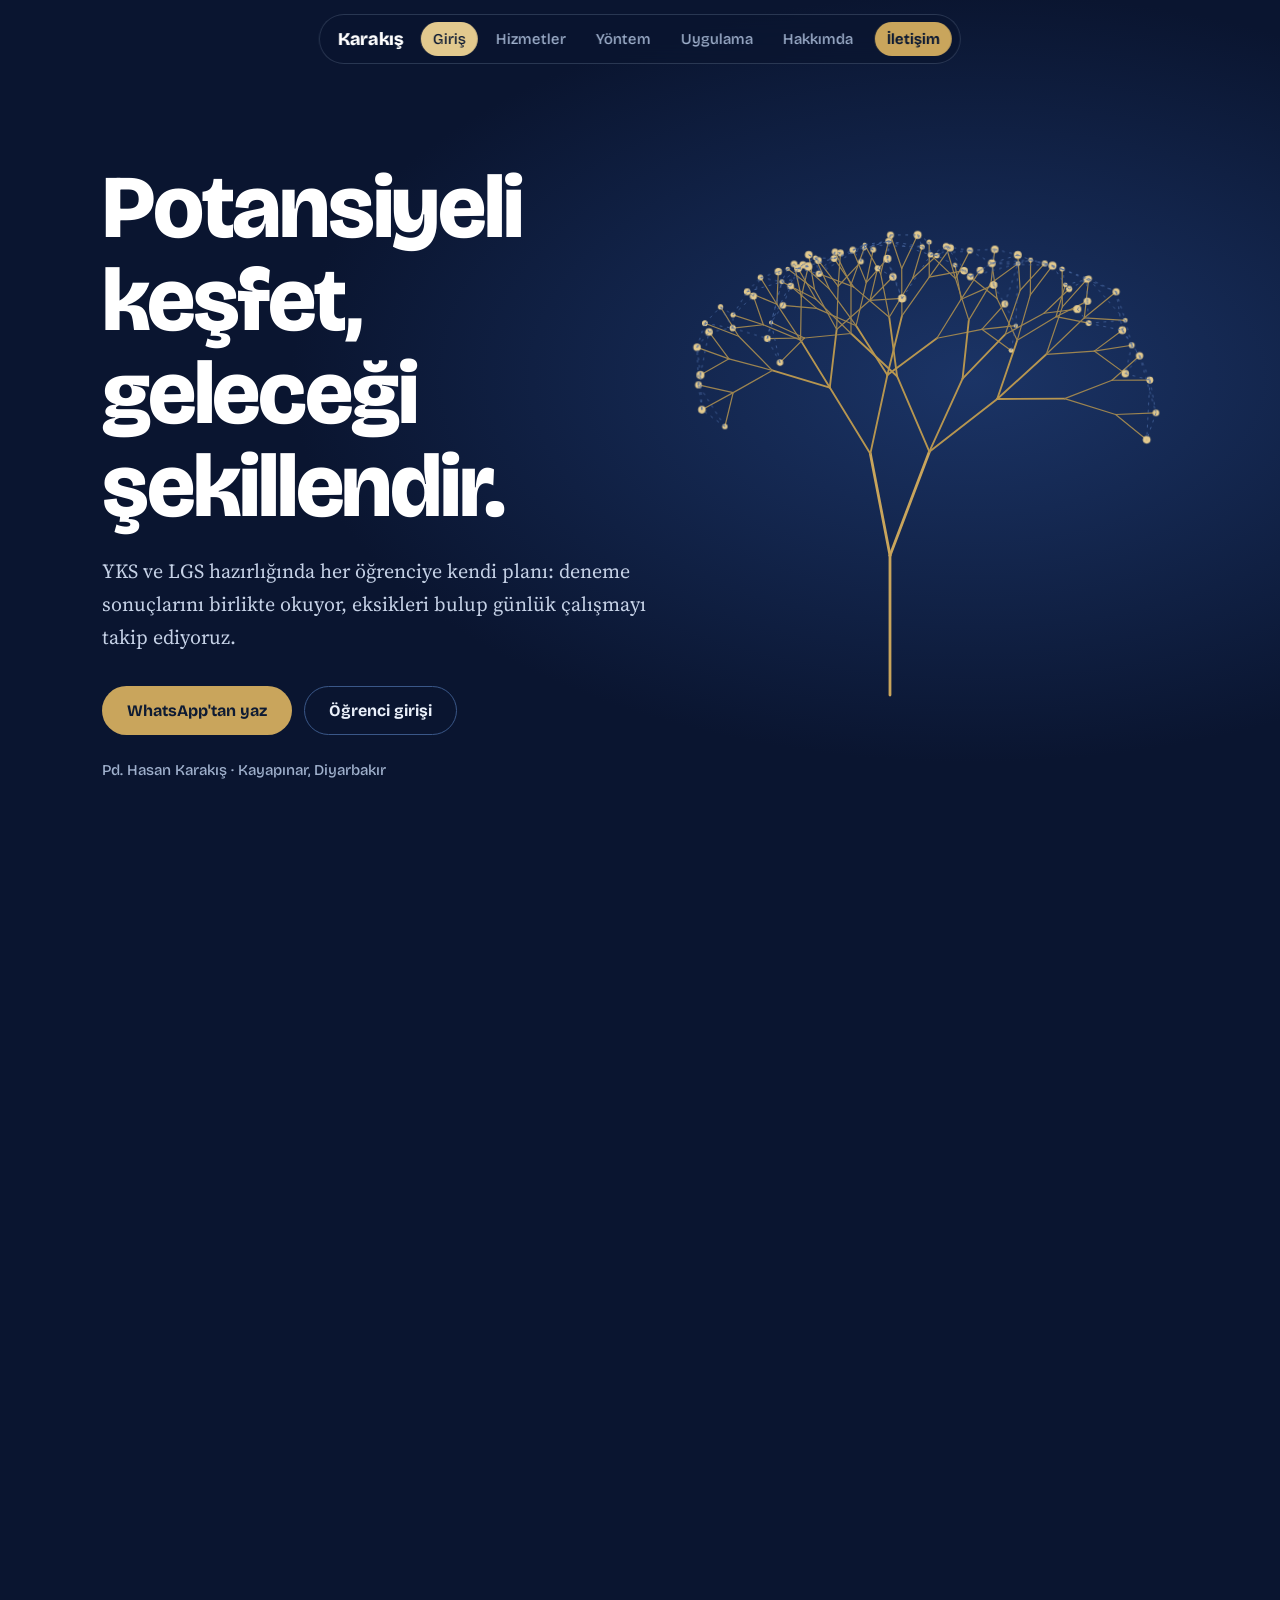
==== site/index.html @ 4d10588d "Site: iç içe açılan sayfalar, yeni tema, iletişim bölümü (telefon, WhatsApp, Instagram) Co-Authored-" ====
<!doctype html>
<html lang="tr">
<head>
<meta charset="utf-8">
<meta name="viewport" content="width=device-width,initial-scale=1">
<title>Hasan Karakış · Eğitim Koçluğu ve Psikolojik Danışmanlık · Diyarbakır</title>
<meta name="description" content="YKS ve LGS öğrencileri için bireysel koçluk, deneme analizi ve günlük takip. Pd. Hasan Karakış, Kayapınar / Diyarbakır.">
<meta property="og:title" content="Karakış Eğitim & Danışmanlık">
<meta property="og:description" content="Potansiyeli Keşfet, Geleceği Şekillendir. YKS ve LGS için bireysel koçluk ve günlük takip.">
<meta property="og:type" content="website">
<meta name="theme-color" content="#0A1530">
<link rel="icon" href="data:image/svg+xml,%3Csvg xmlns='http://www.w3.org/2000/svg' viewBox='0 0 32 32'%3E%3Crect width='32' height='32' rx='7' fill='%230A1530'/%3E%3Cpath d='M16 28V14M16 20l-6-5M16 17l6-5M16 23l-5-3' stroke='%23C9A55C' stroke-width='2' stroke-linecap='round' fill='none'/%3E%3Ccircle cx='16' cy='9' r='2.4' fill='%23C9A55C'/%3E%3C/svg%3E">
<link rel="preconnect" href="https://fonts.googleapis.com">
<link rel="preconnect" href="https://fonts.gstatic.com" crossorigin>
<link href="https://fonts.googleapis.com/css2?family=Bricolage+Grotesque:opsz,wght@12..96,500;12..96,700;12..96,800&family=Source+Serif+4:opsz,wght@8..60,400;8..60,600&display=swap" rel="stylesheet">
<style>
:root{
  --night:#0A1530; --navy:#0E1B33; --navy2:#16294A; --ink:#EAF0FA; --mist:#9FB0CC;
  --gold:#C9A55C; --gold2:#E2C98E; --ice:#E7EEF8; --text:#14213D; --muted:#4F5C75; --line:#CBD6E6;
  --d:"Bricolage Grotesque",system-ui,sans-serif; --b:"Source Serif 4",Georgia,serif;
}
*{box-sizing:border-box;margin:0}
body{font:400 18px/1.65 var(--b);color:var(--text);background:var(--night);-webkit-font-smoothing:antialiased}
a{color:inherit}
:focus-visible{outline:3px solid var(--gold2);outline-offset:3px;border-radius:6px}
h1,h2,h3{font-family:var(--d);line-height:1.04;letter-spacing:-.025em}
.wrap{max-width:1120px;margin:0 auto;padding:0 22px;width:100%}

/* ---- İç içe açılan sayfalar ---- */
#stack{position:relative}
.pg{position:sticky;top:0;min-height:100svh;display:flex;align-items:center;overflow:hidden;
  clip-path:circle(var(--r,200vmax) at 50% 170px)}
.pg::after{content:"";position:absolute;inset:0;background:#000;opacity:calc(var(--o,0)*.55);pointer-events:none}
.pg .in{width:100%;padding:110px 0 70px;transform-origin:50% 0;transform:scale(calc(1 - var(--o,0)*.07))}
.pg:first-child{clip-path:none}

/* ---- Yüzen menü ---- */
.nav{position:fixed;z-index:20;left:50%;top:14px;transform:translateX(-50%);display:flex;align-items:center;gap:6px;
  padding:7px 8px 7px 18px;border-radius:999px;background:rgba(10,21,48,.72);backdrop-filter:blur(14px);-webkit-backdrop-filter:blur(14px);
  border:1px solid rgba(159,176,204,.22);font:500 15px var(--d);max-width:calc(100vw - 20px)}
.nav b{font:800 18px var(--d);color:#fff;margin-right:12px;letter-spacing:-.02em}
.nav a{color:var(--mist);text-decoration:none;padding:8px 12px;border-radius:999px;white-space:nowrap}
.nav a:hover{color:#fff}
.nav a.on{color:var(--navy);background:var(--gold2)}
.nav a.cta{background:var(--gold);color:var(--navy);font-weight:700;margin-left:4px}

/* ---- 1 · Gece ---- */
.p1{background:radial-gradient(1100px 620px at 76% 42%,#1B3466 0%,var(--night) 62%);color:var(--ink)}
.p1 .wrap{display:grid;grid-template-columns:1.05fr .95fr;align-items:center;gap:16px}
.p1 h1{font-size:clamp(44px,7vw,92px);font-weight:800;color:#fff}
.p1 .lead{margin-top:22px;max-width:29em;color:#C5D1E6;font-size:20px}
.btns{display:flex;flex-wrap:wrap;gap:12px;margin-top:32px}
.btn{font:700 16px var(--d);text-decoration:none;padding:14px 24px;border-radius:999px;display:inline-block;border:1.5px solid transparent;transition:background .2s,color .2s}
.btn.gold{background:var(--gold);color:var(--navy)}
.btn.gold:hover{background:var(--gold2)}
.btn.line{border-color:#3A5788;color:var(--ink)}
.btn.line:hover{background:#16294A}
.who{margin-top:26px;color:var(--mist);font:500 15px var(--d)}
#tree{width:100%;height:auto;max-height:620px;position:relative;z-index:1}
#snowc{position:absolute;inset:0;width:100%;height:100%;pointer-events:none}
.br{fill:none;stroke:#C9A55C;stroke-width:3;stroke-linecap:round;stroke-dasharray:var(--l);stroke-dashoffset:var(--l);animation:grow 1.7s cubic-bezier(.5,0,.2,1) forwards;animation-delay:var(--t)}
.br.th{stroke-width:2;stroke:#B79650}
.br.tw{stroke-width:1.3;stroke:#9C8450}
.nd{fill:#E2C98E;opacity:0;transform-box:fill-box;transform-origin:center;animation:pop .6s ease forwards,glow 3.4s ease-in-out infinite;animation-delay:var(--t),calc(var(--t) + 1s)}
.ln{stroke:#4B6AA3;stroke-width:1;stroke-dasharray:3 5;opacity:0;animation:fade 1s ease forwards;animation-delay:var(--t)}
@keyframes grow{to{stroke-dashoffset:0}}
@keyframes pop{from{opacity:0;transform:scale(.2)}to{opacity:1;transform:scale(1)}}
@keyframes glow{0%,100%{filter:none}50%{filter:drop-shadow(0 0 6px #E2C98E)}}
@keyframes fade{to{opacity:.85}}

/* ---- 2 · Buz ---- */
.p2{background:var(--ice);color:var(--text)}
.big{font-size:clamp(34px,5.4vw,66px);font-weight:800;color:var(--navy);max-width:13em}
.sub{margin-top:14px;color:var(--muted);max-width:34em}
.bento{display:grid;grid-template-columns:1.3fr 1fr 1fr;grid-template-rows:auto auto;gap:16px;margin-top:40px}
.tile{border-radius:26px;padding:28px;background:#fff;border:1px solid var(--line)}
.tile h3{font-size:23px;font-weight:700;color:var(--navy)}
.tile p{margin-top:10px;color:var(--muted);font-size:16.5px}
.tile.a{grid-row:span 2;background:var(--navy);border-color:var(--navy);color:var(--ink);display:flex;flex-direction:column;justify-content:flex-end;min-height:300px;position:relative;overflow:hidden}
.tile.a h3{color:#fff;font-size:clamp(28px,3.4vw,40px)}
.tile.a p{color:#C5D1E6}
.tile.a::before{content:"TYT AYT";position:absolute;right:-8px;top:6px;font:800 76px/1 var(--d);color:#16294A;letter-spacing:-.04em}
.tile.d{grid-column:span 2;background:var(--gold2);border-color:var(--gold2)}
.tile.d p{color:#3A3322}

/* ---- 3 · Altın ---- */
.p3{background:var(--gold);color:var(--navy)}
.p3 .big{color:var(--navy)}
.way{list-style:none;padding:0;margin-top:44px;display:grid;grid-template-columns:repeat(4,1fr);gap:18px;counter-reset:s;align-items:start}
.way li{counter-increment:s;background:var(--navy);color:var(--ink);border-radius:26px;padding:26px 24px 28px}
.way li:nth-child(2){margin-top:34px}.way li:nth-child(3){margin-top:68px}.way li:nth-child(4){margin-top:102px}
.way li::before{content:counter(s);display:block;font:800 64px/1 var(--d);color:var(--gold);margin-bottom:14px;letter-spacing:-.04em}
.way h3{font-size:21px;color:#fff;font-weight:700}
.way p{margin-top:8px;color:#C5D1E6;font-size:16px}

/* ---- 4 · Uygulama ---- */
.p4{background:var(--navy);color:var(--ink)}
.p4 .wrap{display:grid;grid-template-columns:1.1fr .9fr;gap:40px;align-items:center}
.p4 .big{color:#fff}.p4 .sub{color:#C5D1E6}
.p4 ul{margin:22px 0 30px;padding:0;list-style:none;display:grid;gap:10px}
.p4 li{padding-left:28px;position:relative;color:#DCE5F4}
.p4 li::before{content:"";position:absolute;left:0;top:.7em;width:14px;height:2px;background:var(--gold)}
.phone{justify-self:center;width:min(300px,78%);aspect-ratio:9/17;border-radius:36px;background:#0A1429;border:2px solid #2A4070;padding:24px 18px;display:flex;flex-direction:column;gap:12px;position:relative;box-shadow:0 30px 80px rgba(0,0,0,.45)}
.phone .t{font:700 15px var(--d);color:#fff}
.phone .row{display:flex;justify-content:space-between;font:500 13px var(--d);color:var(--mist)}
.phone .bar{height:8px;border-radius:99px;background:#17294B;overflow:hidden}
.phone .bar b{display:block;height:100%;width:40%;background:linear-gradient(90deg,var(--gold),var(--gold2));border-radius:99px;animation:fill 6s ease-in-out infinite}
.road{margin-top:auto;position:relative;height:56%}
.road svg{position:absolute;inset:0;width:100%;height:100%}
.rk{fill:#E2C98E;filter:drop-shadow(0 0 7px #E2C98E);offset-path:path("M12 190C70 175 80 90 130 100S200 40 232 24");offset-rotate:0deg;animation:fly 6s ease-in-out infinite}
.plus{position:absolute;right:6px;top:14%;font:800 20px var(--d);color:var(--gold2);opacity:0;animation:plus 6s ease-in-out infinite}
@keyframes fly{0%{offset-distance:12%}70%,100%{offset-distance:62%}}
@keyframes fill{0%{width:40%}70%,100%{width:68%}}
@keyframes plus{0%,55%{opacity:0;transform:translateY(10px)}65%{opacity:1;transform:none}90%,100%{opacity:0;transform:translateY(-24px)}}

/* ---- 5 · Hakkımda ---- */
.p5{background:#F3F5F9;color:var(--navy)}
.p5 .quote{font:800 clamp(34px,6.2vw,84px)/1.02 var(--d);letter-spacing:-.035em;max-width:13em}
.p5 .quote span{color:var(--gold);-webkit-text-stroke:0}
.p5 .cols{display:grid;grid-template-columns:.7fr 1.3fr;gap:46px;margin-top:54px;align-items:start}
.facts{display:grid;gap:0;font:600 17px var(--d)}
.facts div{padding:13px 0;border-top:2px solid var(--navy)}
.p5 p{color:var(--text)}
.p5 p+p{margin-top:14px}

/* ---- 6 · İletişim ---- */
.p6{background:linear-gradient(170deg,var(--navy2) 0%,var(--night) 70%);color:var(--ink)}
.p6 .big{color:#fff;max-width:12em}
.call{display:inline-block;margin-top:26px;font:800 clamp(30px,6vw,72px)/1 var(--d);color:var(--gold2);text-decoration:none;letter-spacing:-.03em}
.call:hover{color:#fff}
.chan{display:grid;grid-template-columns:repeat(3,1fr);gap:14px;margin-top:38px}
.chan a{display:flex;flex-direction:column;gap:4px;padding:22px 24px;border-radius:24px;background:rgba(255,255,255,.06);border:1px solid #2A4070;text-decoration:none;transition:background .2s,border-color .2s}
.chan a:hover{background:rgba(226,201,142,.14);border-color:var(--gold)}
.chan b{font:700 20px var(--d);color:#fff}
.chan span{color:var(--mist);font:500 15px var(--d);overflow-wrap:anywhere}
.addr{margin-top:34px;color:var(--mist);font:500 15px var(--d)}
.foot{margin-top:46px;padding-top:22px;border-top:1px solid #243a63;color:#7F92B3;font:500 14px var(--d);display:flex;justify-content:space-between;flex-wrap:wrap;gap:8px}

@media (max-width:860px){
  .nav{padding-left:12px}.nav b{display:none}.nav a:not(.cta):not(.on){display:none}
  .p1 .wrap,.p4 .wrap,.p5 .cols{grid-template-columns:1fr}
  #tree{max-height:380px;order:-1}
  .pg .in{padding:92px 0 56px}
  .bento{grid-template-columns:1fr}.tile.a{grid-row:auto;min-height:220px}.tile.d{grid-column:auto}
  .way{grid-template-columns:1fr}.way li:nth-child(n){margin-top:0}
  .chan{grid-template-columns:1fr}
  .phone{aspect-ratio:9/15}
}
@media (prefers-reduced-motion:reduce){
  .br{animation:none;stroke-dashoffset:0}.nd{animation:none;opacity:1}.ln{animation:none;opacity:.85}
  .phone .bar b{animation:none;width:68%}.rk{animation:none;offset-distance:62%}.plus{animation:none}
}
</style>
</head>
<body>

<nav class="nav" id="nav" aria-label="Ana menü">
  <b>Karakış</b>
  <a href="#top" data-go="0" class="on">Giriş</a><a href="#hizmetler" data-go="1">Hizmetler</a><a href="#yontem" data-go="2">Yöntem</a><a href="#takip" data-go="3">Uygulama</a><a href="#hakkimda" data-go="4">Hakkımda</a>
  <a class="cta" href="#iletisim" data-go="5">İletişim</a>
</nav>

<main id="stack">

<section class="pg p1" id="top"><div class="in"><div class="wrap">
  <div>
    <h1>Potansiyeli keşfet, geleceği şekillendir.</h1>
    <p class="lead">YKS ve LGS hazırlığında her öğrenciye kendi planı: deneme sonuçlarını birlikte okuyor, eksikleri bulup günlük çalışmayı takip ediyoruz.</p>
    <div class="btns">
      <a class="btn gold" href="https://wa.me/905446490099" rel="noopener">WhatsApp'tan yaz</a>
      <a class="btn line" href="https://takip.hasankarakis.com">Öğrenci girişi</a>
    </div>
    <p class="who">Pd. Hasan Karakış · Kayapınar, Diyarbakır</p>
  </div>
  <div style="position:relative">
    <canvas id="snowc" aria-hidden="true"></canvas>
    <svg id="tree" viewBox="0 0 520 600" role="img" aria-label="Kışın çıplak bir ağaç; dalların ucunda birbirine bağlı, ışıldayan noktalar">
      <g id="branches"></g><g id="nodes"></g>
    </svg>
  </div>
</div></div></section>

<section class="pg p2" id="hizmetler"><div class="in"><div class="wrap">
  <h2 class="big">İhtiyacın olan desteği seç</h2>
  <p class="sub">Her program, öğrencinin mevcut netleri ve hedefiyle başlar. Hazır paket yok.</p>
  <div class="bento">
    <article class="tile a"><h3>YKS koçluğu</h3><p>Hedef üniversite ve bölüme göre haftalık plan, deneme analizi ve konu bazlı eksik takibi.</p></article>
    <article class="tile"><h3>LGS koçluğu</h3><p>Ders dağılımı, soru çözüm düzeni ve deneme sonrası hata analizi.</p></article>
    <article class="tile"><h3>Veli görüşmesi</h3><p>İlerlemeyi sade bir raporla görmek, öğrenciyi baskı altına almadan destek olmak.</p></article>
    <article class="tile d"><h3>Psikolojik danışmanlık ve rehberlik</h3><p>Sınav kaygısı, motivasyon ve çalışma alışkanlıkları üzerine bireysel görüşmeler.</p></article>
  </div>
</div></div></section>

<section class="pg p3" id="yontem"><div class="in"><div class="wrap">
  <h2 class="big">Dört adımda ilerliyoruz</h2>
  <ol class="way">
    <li><h3>Tanışma ve hedef</h3><p>Hedef üniversite, bölüm ve şu anki durum birlikte netleşir.</p></li>
    <li><h3>Deneme analizi</h3><p>Sonuç belgesi uygulamaya yüklenir, ders ve konu bazında eksikler çıkar.</p></li>
    <li><h3>Haftalık plan</h3><p>Eksiklere göre görevler yazılır. Her gün ne çözüleceği bellidir.</p></li>
    <li><h3>Günlük takip</h3><p>Çözülen soru ve süre kaydedilir, hedefe yaklaşma görünür.</p></li>
  </ol>
</div></div></section>

<section class="pg p4" id="takip"><div class="in"><div class="wrap">
  <div>
    <h2 class="big">Çalışma günlük, ilerleme görünür</h2>
    <p class="sub">Öğrencilerim için geliştirdiğim takip uygulaması telefonda uygulama gibi çalışır.</p>
    <ul>
      <li>Deneme sonucunu PDF veya fotoğraf olarak yükle, netler otomatik okunsun</li>
      <li>TYT, AYT ve LGS için ayrı hedefler; üniversite ve bölümle birlikte</li>
      <li>Soru çözdükçe hedefe yaklaşan yol animasyonu</li>
      <li>Veliye gönderilebilen sade ilerleme raporu</li>
    </ul>
    <a class="btn gold" href="https://takip.hasankarakis.com">Öğrenci girişi</a>
  </div>
  <div class="phone" aria-hidden="true">
    <div class="t">Hedef yolculuğum</div>
    <div class="row"><span>Hedefe yakınlık</span><span>örnek</span></div>
    <div class="bar"><b></b></div>
    <div class="road">
      <svg viewBox="0 0 244 200" fill="none"><path d="M12 190C70 175 80 90 130 100S200 40 232 24" stroke="#2A4070" stroke-width="4" stroke-linecap="round" stroke-dasharray="2 9"/><circle cx="232" cy="24" r="7" stroke="#C9A55C" stroke-width="2.5"/><circle class="rk" r="9" cx="0" cy="0"/></svg>
      <span class="plus">+12 soru</span>
    </div>
  </div>
</div></div></section>

<section class="pg p5" id="hakkimda"><div class="in"><div class="wrap">
  <p class="quote">Çok çalışmak yetmez. <span>Doğru yere</span>, doğru düzenle çalışmak gerekir.</p>
  <div class="cols">
    <div class="facts"><div>Pd. Hasan Karakış</div><div>Psikolojik danışman</div><div>Kayapınar, Diyarbakır</div></div>
    <div>
      <p>Karakış Eğitim & Danışmanlık'ta sınav hazırlığını yalnızca netlerle değil, öğrencinin motivasyonu ve günlük düzeniyle birlikte ele alıyorum.</p>
      <p>Hem rehberlik hem koçluk tarafında çalıştığım için her öğrenciyle ayrı ayrı ilgileniyorum.</p>
    </div>
  </div>
</div></div></section>

<section class="pg p6" id="iletisim"><div class="in"><div class="wrap">
  <h2 class="big">Hedefini birlikte konuşalım</h2>
  <a class="call" href="tel:+905446490099">0544 649 00 99</a>
  <div class="chan">
    <a href="https://wa.me/905446490099" rel="noopener"><b>WhatsApp</b><span>Mesaj gönder</span></a>
    <a href="tel:+905446490099"><b>Telefon</b><span>0544 649 00 99</span></a>
    <a href="https://www.instagram.com/pd.hasankarakis.yks" rel="noopener" target="_blank"><b>Instagram</b><span>@pd.hasankarakis.yks</span></a>
  </div>
  <p class="addr">Kayapınar, Diyarbakır</p>
  <div class="foot"><span>© <span id="y"></span> Karakış Eğitim & Danışmanlık</span><a href="https://takip.hasankarakis.com">Öğrenci girişi</a></div>
</div></div></section>

</main>

<script>
(function(){
  document.getElementById("y").textContent=new Date().getFullYear();
  const reduce=matchMedia("(prefers-reduced-motion: reduce)").matches;

  /* ---- Kışlık ağaç ---- */
  const NS="http://www.w3.org/2000/svg",B=document.getElementById("branches"),N=document.getElementById("nodes");
  const el=(n,a,p)=>{const e=document.createElementNS(NS,n);for(const k in a)e.setAttribute(k,a[k]);p.appendChild(e);return e};
  const tips=[];let seed=7;const rnd=()=>(seed=(seed*16807)%2147483647)/2147483647;
  function branch(x,y,ang,len,d,t){
    if(d>5||len<14)return;
    const x2=x+Math.cos(ang)*len,y2=y+Math.sin(ang)*len;
    const c=el("path",{d:`M${x.toFixed(1)} ${y.toFixed(1)}L${x2.toFixed(1)} ${y2.toFixed(1)}`,class:"br "+(d>3?"tw":d>1?"th":"")},B);
    c.style.setProperty("--l",Math.ceil(len)+2);c.style.setProperty("--t",t.toFixed(2)+"s");
    if(d===5||len*.72<14)tips.push([x2,y2,t+1.4]);
    const k=d===0?2:2+(rnd()>.55?1:0);
    for(let i=0;i<k;i++)branch(x2,y2,ang+(i-(k-1)/2)*(.55+rnd()*.25)+(rnd()-.5)*.2,len*(.72+rnd()*.08),d+1,t+.5);
  }
  branch(260,590,-Math.PI/2,150,0,0);
  tips.forEach((p,i)=>{const n=el("circle",{cx:p[0].toFixed(1),cy:p[1].toFixed(1),r:(2.2+rnd()*2.2).toFixed(1),class:"nd"},N);n.style.setProperty("--t",(p[2]+i*.03).toFixed(2)+"s")});
  tips.forEach((a,i)=>{
    tips.map((b,j)=>[j,Math.hypot(a[0]-b[0],a[1]-b[1])]).filter(x=>x[0]>i&&x[1]<70).sort((u,v)=>u[1]-v[1]).slice(0,2).forEach(x=>{
      const b=tips[x[0]];const l=el("line",{x1:a[0].toFixed(1),y1:a[1].toFixed(1),x2:b[0].toFixed(1),y2:b[1].toFixed(1),class:"ln"},N);
      l.style.setProperty("--t",(Math.max(a[2],b[2])+.6).toFixed(2)+"s");
    });
  });
  const bb=B.getBBox(),pad=24;
  document.getElementById("tree").setAttribute("viewBox",`${(bb.x-pad).toFixed(0)} ${(bb.y-pad).toFixed(0)} ${(bb.width+2*pad).toFixed(0)} ${(bb.height+2*pad).toFixed(0)}`);

  /* ---- Kar (yalnızca ilk sayfa görünürken çalışır) ---- */
  const cv=document.getElementById("snowc"),cx=cv.getContext("2d");let W,H,fl=[],run=false;
  function size(){const r=cv.getBoundingClientRect(),d=Math.min(devicePixelRatio||1,2);W=cv.width=r.width*d;H=cv.height=r.height*d;fl=Array.from({length:Math.round(r.width/9)},()=>({x:Math.random()*W,y:Math.random()*H,r:(Math.random()*1.8+.6)*d,v:(Math.random()*.5+.25)*d,s:Math.random()*6}))}
  function snow(){if(!run)return;cx.clearRect(0,0,W,H);cx.fillStyle="rgba(255,255,255,.6)";
    for(const f of fl){f.y+=f.v;f.s+=.01;f.x+=Math.sin(f.s)*.3;if(f.y>H){f.y=-4;f.x=Math.random()*W}cx.beginPath();cx.arc(f.x,f.y,f.r,0,6.3);cx.fill()}
    requestAnimationFrame(snow)}
  size();addEventListener("resize",size);
  if(reduce){run=true;snow();run=false}
  else new IntersectionObserver(e=>{const v=e[0].isIntersecting;if(v&&!run){run=true;snow()}else if(!v)run=false}).observe(cv);

  /* ---- Sayfaların birbirinin içinden açılması ---- */
  const pg=[...document.querySelectorAll(".pg")],links=[...document.querySelectorAll("[data-go]")];
  let vh=innerHeight,vw=innerWidth,tops=[];
  function layout(){
    vh=innerHeight;vw=innerWidth;let y=0;tops=[];
    pg.forEach(p=>{p.style.top=Math.min(0,vh-p.offsetHeight)+"px";tops.push(y);y+=p.offsetHeight});
  }
  const ease=t=>t*t*(3-2*t);
  function frame(){
    const sy=scrollY;let cur=0;
    pg.forEach((p,i)=>{
      if(sy+vh*.45>=tops[i])cur=i;
      if(i===0)return;
      // sayfa alt kenardan yükselirken ilerleme 0'dan 1'e gider
      const prog=reduce?1:Math.max(0,Math.min(1,(sy+vh-tops[i])/vh));
      const e=ease(prog);
      p.style.setProperty("--r",prog>=1?"200vmax":(e*Math.hypot(vw/2,Math.max(vh,p.offsetHeight)-170)*1.03).toFixed(0)+"px");
      // altta kalan sayfa küçülür ve kararır
      const prev=pg[i-1];prev.style.setProperty("--o",(reduce?0:Math.min(1,e)).toFixed(3));
    });
    links.forEach((a,i)=>a.classList.toggle("on",i===cur&&!a.classList.contains("cta")));
  }
  let tick=false;
  addEventListener("scroll",()=>{if(!tick){tick=true;requestAnimationFrame(()=>{tick=false;frame()})}},{passive:true});
  addEventListener("resize",()=>{layout();frame()});
  document.fonts&&document.fonts.ready.then(()=>{layout();frame()});
  layout();frame();

  links.forEach(a=>a.addEventListener("click",ev=>{
    ev.preventDefault();const i=+a.dataset.go;
    scrollTo({top:i===0?0:tops[i],behavior:reduce?"auto":"smooth"});
  }));
})();
</script>
</body>
</html>
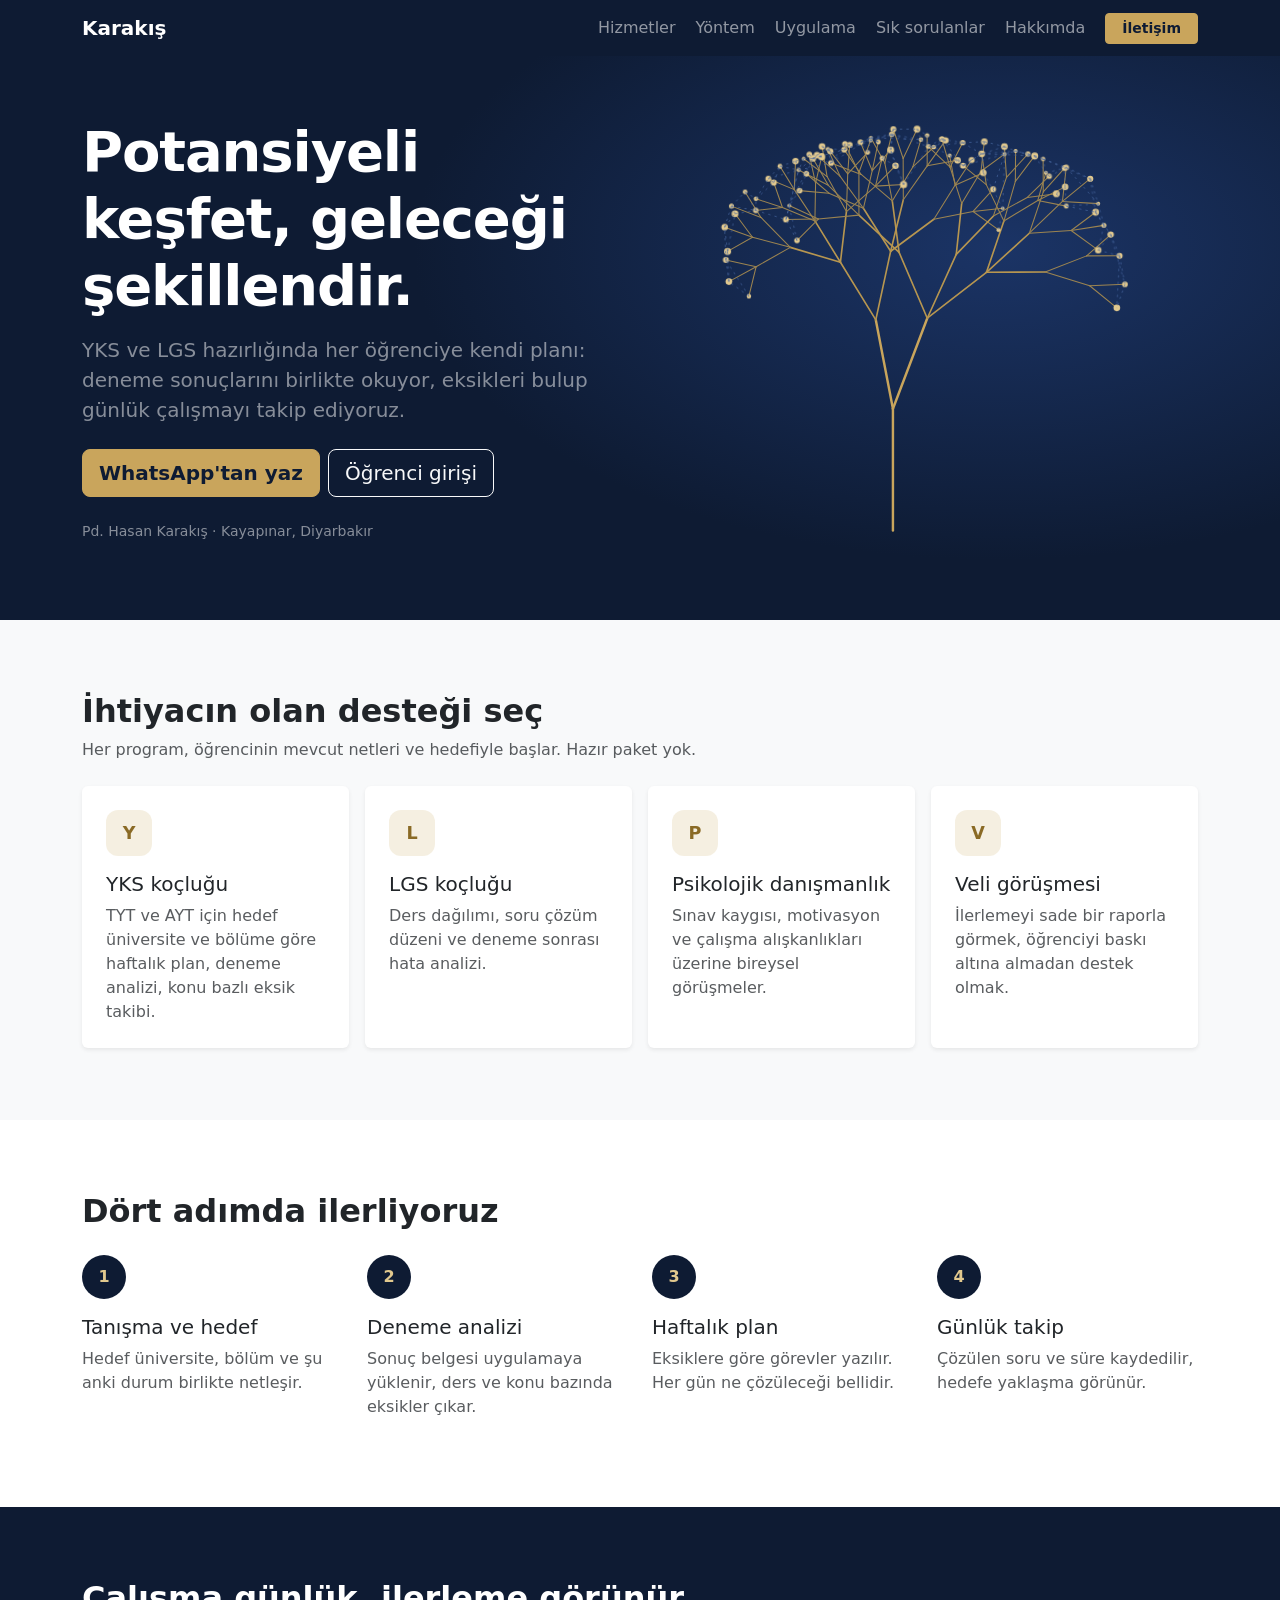
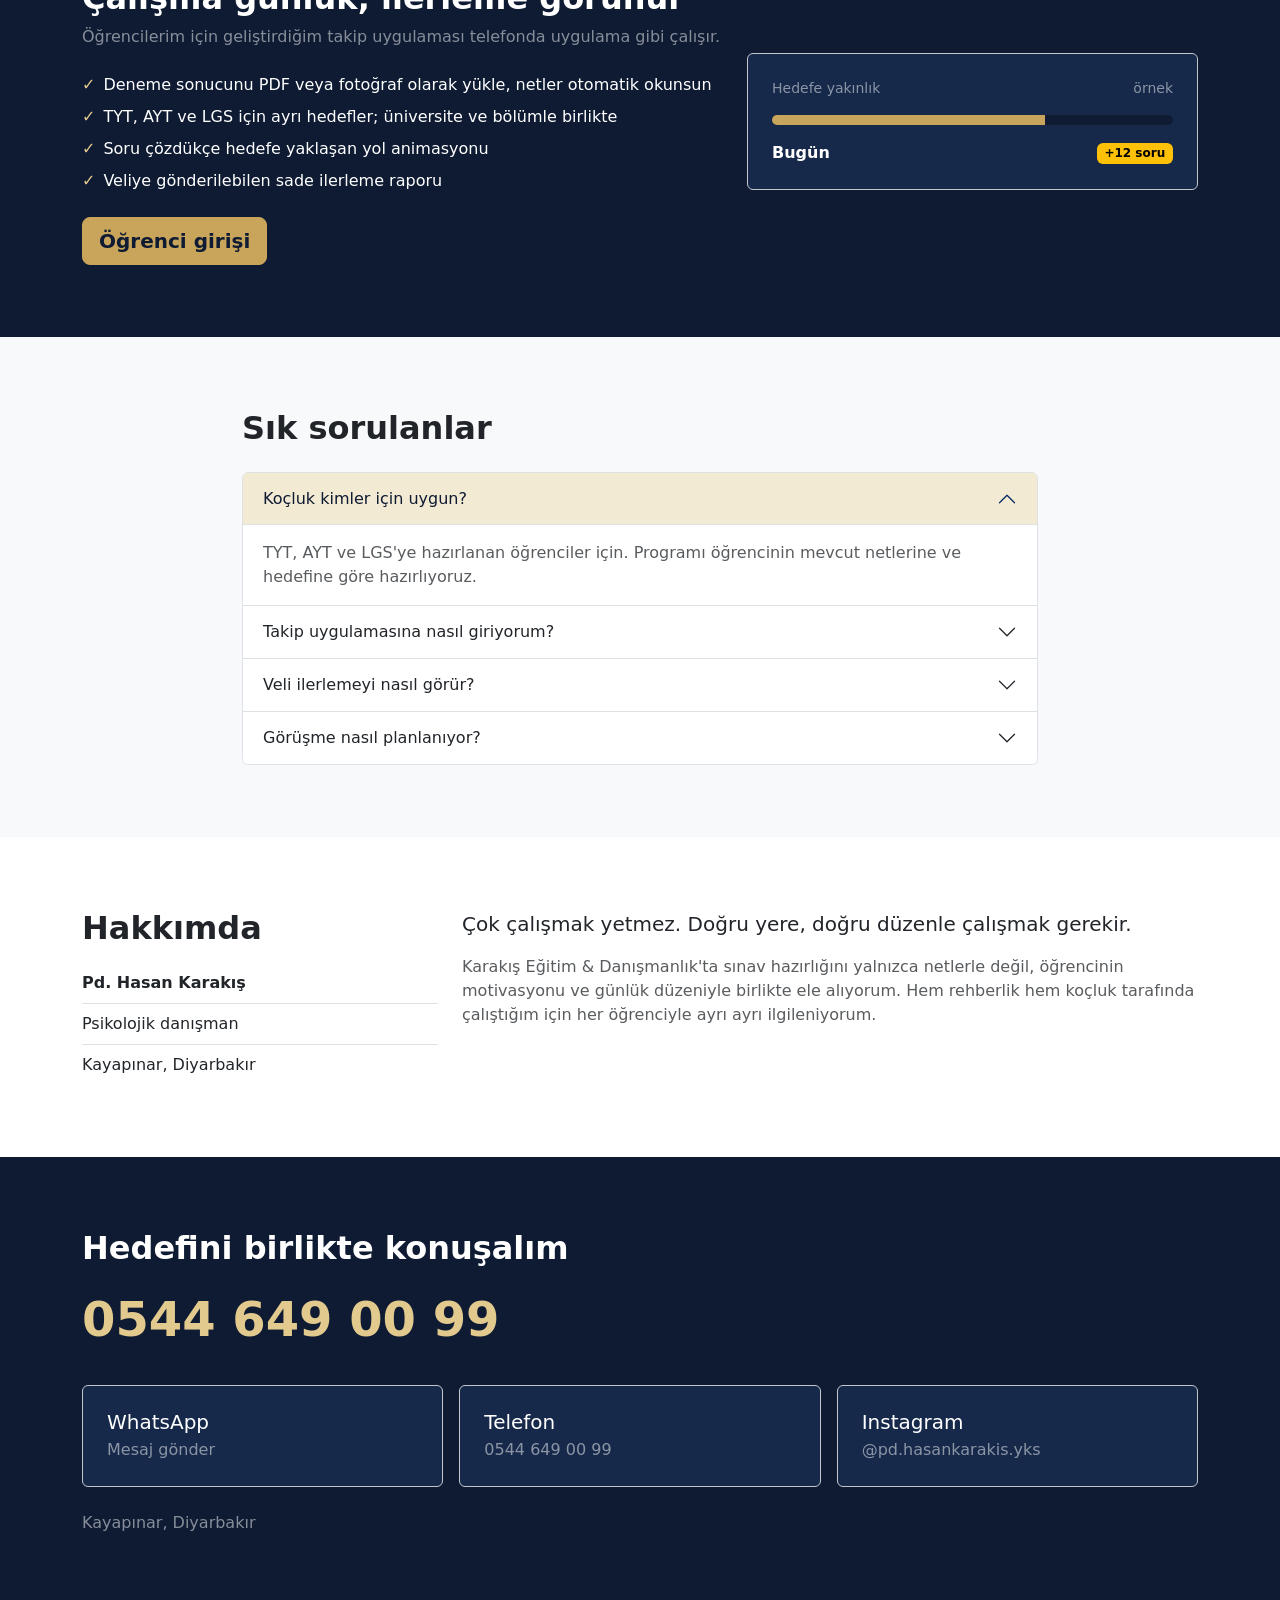
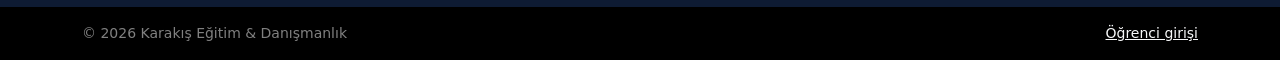
==== commit ddc72a6a: "Site: Bootstrap 5 şablonu ile yeniden yapıldı (yerel dosya, marka renkleri) Co-Authored-By: Claude S" ====
--- a/site/index.html
+++ b/site/index.html
@@ -1,5 +1,5 @@
 <!doctype html>
-<html lang="tr">
+<html lang="tr" data-bs-theme="light">
 <head>
 <meta charset="utf-8">
 <meta name="viewport" content="width=device-width,initial-scale=1">
@@ -8,253 +8,212 @@
 <meta property="og:title" content="Karakış Eğitim & Danışmanlık">
 <meta property="og:description" content="Potansiyeli Keşfet, Geleceği Şekillendir. YKS ve LGS için bireysel koçluk ve günlük takip.">
 <meta property="og:type" content="website">
-<meta name="theme-color" content="#0A1530">
-<link rel="icon" href="data:image/svg+xml,%3Csvg xmlns='http://www.w3.org/2000/svg' viewBox='0 0 32 32'%3E%3Crect width='32' height='32' rx='7' fill='%230A1530'/%3E%3Cpath d='M16 28V14M16 20l-6-5M16 17l6-5M16 23l-5-3' stroke='%23C9A55C' stroke-width='2' stroke-linecap='round' fill='none'/%3E%3Ccircle cx='16' cy='9' r='2.4' fill='%23C9A55C'/%3E%3C/svg%3E">
-<link rel="preconnect" href="https://fonts.googleapis.com">
-<link rel="preconnect" href="https://fonts.gstatic.com" crossorigin>
-<link href="https://fonts.googleapis.com/css2?family=Bricolage+Grotesque:opsz,wght@12..96,500;12..96,700;12..96,800&family=Source+Serif+4:opsz,wght@8..60,400;8..60,600&display=swap" rel="stylesheet">
+<meta name="theme-color" content="#0E1B33">
+<link rel="icon" href="data:image/svg+xml,%3Csvg xmlns='http://www.w3.org/2000/svg' viewBox='0 0 32 32'%3E%3Crect width='32' height='32' rx='7' fill='%230E1B33'/%3E%3Cpath d='M16 28V14M16 20l-6-5M16 17l6-5M16 23l-5-3' stroke='%23C9A55C' stroke-width='2' stroke-linecap='round' fill='none'/%3E%3Ccircle cx='16' cy='9' r='2.4' fill='%23C9A55C'/%3E%3C/svg%3E">
+<link rel="stylesheet" href="vendor/bootstrap.min.css">
 <style>
+/* Bootstrap'in renk değişkenleri marka renklerine ayarlandı; geri kalan her şey standart Bootstrap. */
 :root{
-  --night:#0A1530; --navy:#0E1B33; --navy2:#16294A; --ink:#EAF0FA; --mist:#9FB0CC;
-  --gold:#C9A55C; --gold2:#E2C98E; --ice:#E7EEF8; --text:#14213D; --muted:#4F5C75; --line:#CBD6E6;
-  --d:"Bricolage Grotesque",system-ui,sans-serif; --b:"Source Serif 4",Georgia,serif;
+  --bs-primary:#C9A55C; --bs-primary-rgb:201,165,92;
+  --bs-link-color:#8A6A25; --bs-link-hover-color:#6B5018;
+  --brand-navy:#0E1B33; --brand-navy2:#16294A; --brand-gold:#C9A55C; --brand-gold2:#E2C98E;
 }
-*{box-sizing:border-box;margin:0}
-body{font:400 18px/1.65 var(--b);color:var(--text);background:var(--night);-webkit-font-smoothing:antialiased}
-a{color:inherit}
-:focus-visible{outline:3px solid var(--gold2);outline-offset:3px;border-radius:6px}
-h1,h2,h3{font-family:var(--d);line-height:1.04;letter-spacing:-.025em}
-.wrap{max-width:1120px;margin:0 auto;padding:0 22px;width:100%}
-
-/* ---- İç içe açılan sayfalar ---- */
-#stack{position:relative}
-.pg{position:sticky;top:0;min-height:100svh;display:flex;align-items:center;overflow:hidden;
-  clip-path:circle(var(--r,200vmax) at 50% 170px)}
-.pg::after{content:"";position:absolute;inset:0;background:#000;opacity:calc(var(--o,0)*.55);pointer-events:none}
-.pg .in{width:100%;padding:110px 0 70px;transform-origin:50% 0;transform:scale(calc(1 - var(--o,0)*.07))}
-.pg:first-child{clip-path:none}
-
-/* ---- Yüzen menü ---- */
-.nav{position:fixed;z-index:20;left:50%;top:14px;transform:translateX(-50%);display:flex;align-items:center;gap:6px;
-  padding:7px 8px 7px 18px;border-radius:999px;background:rgba(10,21,48,.72);backdrop-filter:blur(14px);-webkit-backdrop-filter:blur(14px);
-  border:1px solid rgba(159,176,204,.22);font:500 15px var(--d);max-width:calc(100vw - 20px)}
-.nav b{font:800 18px var(--d);color:#fff;margin-right:12px;letter-spacing:-.02em}
-.nav a{color:var(--mist);text-decoration:none;padding:8px 12px;border-radius:999px;white-space:nowrap}
-.nav a:hover{color:#fff}
-.nav a.on{color:var(--navy);background:var(--gold2)}
-.nav a.cta{background:var(--gold);color:var(--navy);font-weight:700;margin-left:4px}
-
-/* ---- 1 · Gece ---- */
-.p1{background:radial-gradient(1100px 620px at 76% 42%,#1B3466 0%,var(--night) 62%);color:var(--ink)}
-.p1 .wrap{display:grid;grid-template-columns:1.05fr .95fr;align-items:center;gap:16px}
-.p1 h1{font-size:clamp(44px,7vw,92px);font-weight:800;color:#fff}
-.p1 .lead{margin-top:22px;max-width:29em;color:#C5D1E6;font-size:20px}
-.btns{display:flex;flex-wrap:wrap;gap:12px;margin-top:32px}
-.btn{font:700 16px var(--d);text-decoration:none;padding:14px 24px;border-radius:999px;display:inline-block;border:1.5px solid transparent;transition:background .2s,color .2s}
-.btn.gold{background:var(--gold);color:var(--navy)}
-.btn.gold:hover{background:var(--gold2)}
-.btn.line{border-color:#3A5788;color:var(--ink)}
-.btn.line:hover{background:#16294A}
-.who{margin-top:26px;color:var(--mist);font:500 15px var(--d)}
-#tree{width:100%;height:auto;max-height:620px;position:relative;z-index:1}
-#snowc{position:absolute;inset:0;width:100%;height:100%;pointer-events:none}
+html{scroll-padding-top:76px}
+.btn-primary{--bs-btn-bg:#C9A55C;--bs-btn-border-color:#C9A55C;--bs-btn-color:#0E1B33;--bs-btn-hover-bg:#E2C98E;--bs-btn-hover-border-color:#E2C98E;--bs-btn-hover-color:#0E1B33;--bs-btn-active-bg:#E2C98E;--bs-btn-active-border-color:#E2C98E;--bs-btn-active-color:#0E1B33;--bs-btn-focus-shadow-rgb:201,165,92;font-weight:600}
+.btn-outline-light{--bs-btn-hover-color:#0E1B33}
+.bg-brand{background:var(--brand-navy)!important}
+.bg-brand2{background:var(--brand-navy2)!important}
+.text-gold{color:var(--brand-gold2)!important}
+.navbar{background:var(--brand-navy)}
+.navbar .nav-link.active{color:var(--brand-gold2)!important}
+.hero{background:radial-gradient(900px 480px at 78% 40%,#1B3466 0%,var(--brand-navy) 65%);color:#fff;padding-top:110px;padding-bottom:70px;overflow:hidden}
+.hero h1{font-weight:800;letter-spacing:-.02em}
+#tree{width:100%;height:auto;max-height:440px}
 .br{fill:none;stroke:#C9A55C;stroke-width:3;stroke-linecap:round;stroke-dasharray:var(--l);stroke-dashoffset:var(--l);animation:grow 1.7s cubic-bezier(.5,0,.2,1) forwards;animation-delay:var(--t)}
-.br.th{stroke-width:2;stroke:#B79650}
-.br.tw{stroke-width:1.3;stroke:#9C8450}
-.nd{fill:#E2C98E;opacity:0;transform-box:fill-box;transform-origin:center;animation:pop .6s ease forwards,glow 3.4s ease-in-out infinite;animation-delay:var(--t),calc(var(--t) + 1s)}
+.br.th{stroke-width:2;stroke:#B79650}.br.tw{stroke-width:1.3;stroke:#9C8450}
+.nd{fill:#E2C98E;opacity:0;transform-box:fill-box;transform-origin:center;animation:pop .6s ease forwards;animation-delay:var(--t)}
 .ln{stroke:#4B6AA3;stroke-width:1;stroke-dasharray:3 5;opacity:0;animation:fade 1s ease forwards;animation-delay:var(--t)}
 @keyframes grow{to{stroke-dashoffset:0}}
 @keyframes pop{from{opacity:0;transform:scale(.2)}to{opacity:1;transform:scale(1)}}
-@keyframes glow{0%,100%{filter:none}50%{filter:drop-shadow(0 0 6px #E2C98E)}}
 @keyframes fade{to{opacity:.85}}
-
-/* ---- 2 · Buz ---- */
-.p2{background:var(--ice);color:var(--text)}
-.big{font-size:clamp(34px,5.4vw,66px);font-weight:800;color:var(--navy);max-width:13em}
-.sub{margin-top:14px;color:var(--muted);max-width:34em}
-.bento{display:grid;grid-template-columns:1.3fr 1fr 1fr;grid-template-rows:auto auto;gap:16px;margin-top:40px}
-.tile{border-radius:26px;padding:28px;background:#fff;border:1px solid var(--line)}
-.tile h3{font-size:23px;font-weight:700;color:var(--navy)}
-.tile p{margin-top:10px;color:var(--muted);font-size:16.5px}
-.tile.a{grid-row:span 2;background:var(--navy);border-color:var(--navy);color:var(--ink);display:flex;flex-direction:column;justify-content:flex-end;min-height:300px;position:relative;overflow:hidden}
-.tile.a h3{color:#fff;font-size:clamp(28px,3.4vw,40px)}
-.tile.a p{color:#C5D1E6}
-.tile.a::before{content:"TYT AYT";position:absolute;right:-8px;top:6px;font:800 76px/1 var(--d);color:#16294A;letter-spacing:-.04em}
-.tile.d{grid-column:span 2;background:var(--gold2);border-color:var(--gold2)}
-.tile.d p{color:#3A3322}
-
-/* ---- 3 · Altın ---- */
-.p3{background:var(--gold);color:var(--navy)}
-.p3 .big{color:var(--navy)}
-.way{list-style:none;padding:0;margin-top:44px;display:grid;grid-template-columns:repeat(4,1fr);gap:18px;counter-reset:s;align-items:start}
-.way li{counter-increment:s;background:var(--navy);color:var(--ink);border-radius:26px;padding:26px 24px 28px}
-.way li:nth-child(2){margin-top:34px}.way li:nth-child(3){margin-top:68px}.way li:nth-child(4){margin-top:102px}
-.way li::before{content:counter(s);display:block;font:800 64px/1 var(--d);color:var(--gold);margin-bottom:14px;letter-spacing:-.04em}
-.way h3{font-size:21px;color:#fff;font-weight:700}
-.way p{margin-top:8px;color:#C5D1E6;font-size:16px}
-
-/* ---- 4 · Uygulama ---- */
-.p4{background:var(--navy);color:var(--ink)}
-.p4 .wrap{display:grid;grid-template-columns:1.1fr .9fr;gap:40px;align-items:center}
-.p4 .big{color:#fff}.p4 .sub{color:#C5D1E6}
-.p4 ul{margin:22px 0 30px;padding:0;list-style:none;display:grid;gap:10px}
-.p4 li{padding-left:28px;position:relative;color:#DCE5F4}
-.p4 li::before{content:"";position:absolute;left:0;top:.7em;width:14px;height:2px;background:var(--gold)}
-.phone{justify-self:center;width:min(300px,78%);aspect-ratio:9/17;border-radius:36px;background:#0A1429;border:2px solid #2A4070;padding:24px 18px;display:flex;flex-direction:column;gap:12px;position:relative;box-shadow:0 30px 80px rgba(0,0,0,.45)}
-.phone .t{font:700 15px var(--d);color:#fff}
-.phone .row{display:flex;justify-content:space-between;font:500 13px var(--d);color:var(--mist)}
-.phone .bar{height:8px;border-radius:99px;background:#17294B;overflow:hidden}
-.phone .bar b{display:block;height:100%;width:40%;background:linear-gradient(90deg,var(--gold),var(--gold2));border-radius:99px;animation:fill 6s ease-in-out infinite}
-.road{margin-top:auto;position:relative;height:56%}
-.road svg{position:absolute;inset:0;width:100%;height:100%}
-.rk{fill:#E2C98E;filter:drop-shadow(0 0 7px #E2C98E);offset-path:path("M12 190C70 175 80 90 130 100S200 40 232 24");offset-rotate:0deg;animation:fly 6s ease-in-out infinite}
-.plus{position:absolute;right:6px;top:14%;font:800 20px var(--d);color:var(--gold2);opacity:0;animation:plus 6s ease-in-out infinite}
-@keyframes fly{0%{offset-distance:12%}70%,100%{offset-distance:62%}}
-@keyframes fill{0%{width:40%}70%,100%{width:68%}}
-@keyframes plus{0%,55%{opacity:0;transform:translateY(10px)}65%{opacity:1;transform:none}90%,100%{opacity:0;transform:translateY(-24px)}}
-
-/* ---- 5 · Hakkımda ---- */
-.p5{background:#F3F5F9;color:var(--navy)}
-.p5 .quote{font:800 clamp(34px,6.2vw,84px)/1.02 var(--d);letter-spacing:-.035em;max-width:13em}
-.p5 .quote span{color:var(--gold);-webkit-text-stroke:0}
-.p5 .cols{display:grid;grid-template-columns:.7fr 1.3fr;gap:46px;margin-top:54px;align-items:start}
-.facts{display:grid;gap:0;font:600 17px var(--d)}
-.facts div{padding:13px 0;border-top:2px solid var(--navy)}
-.p5 p{color:var(--text)}
-.p5 p+p{margin-top:14px}
-
-/* ---- 6 · İletişim ---- */
-.p6{background:linear-gradient(170deg,var(--navy2) 0%,var(--night) 70%);color:var(--ink)}
-.p6 .big{color:#fff;max-width:12em}
-.call{display:inline-block;margin-top:26px;font:800 clamp(30px,6vw,72px)/1 var(--d);color:var(--gold2);text-decoration:none;letter-spacing:-.03em}
-.call:hover{color:#fff}
-.chan{display:grid;grid-template-columns:repeat(3,1fr);gap:14px;margin-top:38px}
-.chan a{display:flex;flex-direction:column;gap:4px;padding:22px 24px;border-radius:24px;background:rgba(255,255,255,.06);border:1px solid #2A4070;text-decoration:none;transition:background .2s,border-color .2s}
-.chan a:hover{background:rgba(226,201,142,.14);border-color:var(--gold)}
-.chan b{font:700 20px var(--d);color:#fff}
-.chan span{color:var(--mist);font:500 15px var(--d);overflow-wrap:anywhere}
-.addr{margin-top:34px;color:var(--mist);font:500 15px var(--d)}
-.foot{margin-top:46px;padding-top:22px;border-top:1px solid #243a63;color:#7F92B3;font:500 14px var(--d);display:flex;justify-content:space-between;flex-wrap:wrap;gap:8px}
-
-@media (max-width:860px){
-  .nav{padding-left:12px}.nav b{display:none}.nav a:not(.cta):not(.on){display:none}
-  .p1 .wrap,.p4 .wrap,.p5 .cols{grid-template-columns:1fr}
-  #tree{max-height:380px;order:-1}
-  .pg .in{padding:92px 0 56px}
-  .bento{grid-template-columns:1fr}.tile.a{grid-row:auto;min-height:220px}.tile.d{grid-column:auto}
-  .way{grid-template-columns:1fr}.way li:nth-child(n){margin-top:0}
-  .chan{grid-template-columns:1fr}
-  .phone{aspect-ratio:9/15}
-}
-@media (prefers-reduced-motion:reduce){
-  .br{animation:none;stroke-dashoffset:0}.nd{animation:none;opacity:1}.ln{animation:none;opacity:.85}
-  .phone .bar b{animation:none;width:68%}.rk{animation:none;offset-distance:62%}.plus{animation:none}
-}
+.step-no{width:44px;height:44px;border-radius:50%;background:var(--brand-navy);color:var(--brand-gold2);display:inline-grid;place-items:center;font-weight:800}
+.accordion{--bs-accordion-active-bg:#F3EAD3;--bs-accordion-active-color:#0E1B33;--bs-accordion-btn-focus-box-shadow:0 0 0 .25rem rgba(201,165,92,.35);--bs-accordion-btn-focus-border-color:#C9A55C}
+.form-control:focus,.btn:focus-visible,.navbar-toggler:focus{box-shadow:0 0 0 .25rem rgba(201,165,92,.4)}
+.card-icon{width:46px;height:46px;border-radius:12px;background:rgba(201,165,92,.18);color:#8A6A25;display:grid;place-items:center;font-weight:800;font-size:1.1rem}
+.contact-card{transition:transform .2s,box-shadow .2s}
+.contact-card:hover{transform:translateY(-3px);box-shadow:var(--bs-box-shadow)!important}
+@media (prefers-reduced-motion:reduce){.br{animation:none;stroke-dashoffset:0}.nd{animation:none;opacity:1}.ln{animation:none;opacity:.85}.contact-card{transition:none}}
 </style>
 </head>
-<body>
-
-<nav class="nav" id="nav" aria-label="Ana menü">
-  <b>Karakış</b>
-  <a href="#top" data-go="0" class="on">Giriş</a><a href="#hizmetler" data-go="1">Hizmetler</a><a href="#yontem" data-go="2">Yöntem</a><a href="#takip" data-go="3">Uygulama</a><a href="#hakkimda" data-go="4">Hakkımda</a>
-  <a class="cta" href="#iletisim" data-go="5">İletişim</a>
+<body data-bs-spy="scroll" data-bs-target="#menu" data-bs-offset="90" tabindex="0">
+
+<!-- Menü -->
+<nav class="navbar navbar-expand-lg navbar-dark fixed-top" id="menu">
+  <div class="container">
+    <a class="navbar-brand fw-bold" href="#top">Karakış</a>
+    <button class="navbar-toggler" type="button" data-bs-toggle="collapse" data-bs-target="#navc" aria-controls="navc" aria-expanded="false" aria-label="Menüyü aç">
+      <span class="navbar-toggler-icon"></span>
+    </button>
+    <div class="collapse navbar-collapse" id="navc">
+      <ul class="navbar-nav ms-auto align-items-lg-center gap-lg-1">
+        <li class="nav-item"><a class="nav-link" href="#hizmetler">Hizmetler</a></li>
+        <li class="nav-item"><a class="nav-link" href="#yontem">Yöntem</a></li>
+        <li class="nav-item"><a class="nav-link" href="#uygulama">Uygulama</a></li>
+        <li class="nav-item"><a class="nav-link" href="#sss">Sık sorulanlar</a></li>
+        <li class="nav-item"><a class="nav-link" href="#hakkimda">Hakkımda</a></li>
+        <li class="nav-item ms-lg-2"><a class="btn btn-primary btn-sm px-3" href="#iletisim">İletişim</a></li>
+      </ul>
+    </div>
+  </div>
 </nav>
 
-<main id="stack">
-
-<section class="pg p1" id="top"><div class="in"><div class="wrap">
-  <div>
-    <h1>Potansiyeli keşfet, geleceği şekillendir.</h1>
-    <p class="lead">YKS ve LGS hazırlığında her öğrenciye kendi planı: deneme sonuçlarını birlikte okuyor, eksikleri bulup günlük çalışmayı takip ediyoruz.</p>
-    <div class="btns">
-      <a class="btn gold" href="https://wa.me/905446490099" rel="noopener">WhatsApp'tan yaz</a>
-      <a class="btn line" href="https://takip.hasankarakis.com">Öğrenci girişi</a>
-    </div>
-    <p class="who">Pd. Hasan Karakış · Kayapınar, Diyarbakır</p>
-  </div>
-  <div style="position:relative">
-    <canvas id="snowc" aria-hidden="true"></canvas>
-    <svg id="tree" viewBox="0 0 520 600" role="img" aria-label="Kışın çıplak bir ağaç; dalların ucunda birbirine bağlı, ışıldayan noktalar">
-      <g id="branches"></g><g id="nodes"></g>
-    </svg>
-  </div>
-</div></div></section>
-
-<section class="pg p2" id="hizmetler"><div class="in"><div class="wrap">
-  <h2 class="big">İhtiyacın olan desteği seç</h2>
-  <p class="sub">Her program, öğrencinin mevcut netleri ve hedefiyle başlar. Hazır paket yok.</p>
-  <div class="bento">
-    <article class="tile a"><h3>YKS koçluğu</h3><p>Hedef üniversite ve bölüme göre haftalık plan, deneme analizi ve konu bazlı eksik takibi.</p></article>
-    <article class="tile"><h3>LGS koçluğu</h3><p>Ders dağılımı, soru çözüm düzeni ve deneme sonrası hata analizi.</p></article>
-    <article class="tile"><h3>Veli görüşmesi</h3><p>İlerlemeyi sade bir raporla görmek, öğrenciyi baskı altına almadan destek olmak.</p></article>
-    <article class="tile d"><h3>Psikolojik danışmanlık ve rehberlik</h3><p>Sınav kaygısı, motivasyon ve çalışma alışkanlıkları üzerine bireysel görüşmeler.</p></article>
-  </div>
-</div></div></section>
-
-<section class="pg p3" id="yontem"><div class="in"><div class="wrap">
-  <h2 class="big">Dört adımda ilerliyoruz</h2>
-  <ol class="way">
-    <li><h3>Tanışma ve hedef</h3><p>Hedef üniversite, bölüm ve şu anki durum birlikte netleşir.</p></li>
-    <li><h3>Deneme analizi</h3><p>Sonuç belgesi uygulamaya yüklenir, ders ve konu bazında eksikler çıkar.</p></li>
-    <li><h3>Haftalık plan</h3><p>Eksiklere göre görevler yazılır. Her gün ne çözüleceği bellidir.</p></li>
-    <li><h3>Günlük takip</h3><p>Çözülen soru ve süre kaydedilir, hedefe yaklaşma görünür.</p></li>
-  </ol>
-</div></div></section>
-
-<section class="pg p4" id="takip"><div class="in"><div class="wrap">
-  <div>
-    <h2 class="big">Çalışma günlük, ilerleme görünür</h2>
-    <p class="sub">Öğrencilerim için geliştirdiğim takip uygulaması telefonda uygulama gibi çalışır.</p>
-    <ul>
-      <li>Deneme sonucunu PDF veya fotoğraf olarak yükle, netler otomatik okunsun</li>
-      <li>TYT, AYT ve LGS için ayrı hedefler; üniversite ve bölümle birlikte</li>
-      <li>Soru çözdükçe hedefe yaklaşan yol animasyonu</li>
-      <li>Veliye gönderilebilen sade ilerleme raporu</li>
-    </ul>
-    <a class="btn gold" href="https://takip.hasankarakis.com">Öğrenci girişi</a>
-  </div>
-  <div class="phone" aria-hidden="true">
-    <div class="t">Hedef yolculuğum</div>
-    <div class="row"><span>Hedefe yakınlık</span><span>örnek</span></div>
-    <div class="bar"><b></b></div>
-    <div class="road">
-      <svg viewBox="0 0 244 200" fill="none"><path d="M12 190C70 175 80 90 130 100S200 40 232 24" stroke="#2A4070" stroke-width="4" stroke-linecap="round" stroke-dasharray="2 9"/><circle cx="232" cy="24" r="7" stroke="#C9A55C" stroke-width="2.5"/><circle class="rk" r="9" cx="0" cy="0"/></svg>
-      <span class="plus">+12 soru</span>
-    </div>
-  </div>
-</div></div></section>
-
-<section class="pg p5" id="hakkimda"><div class="in"><div class="wrap">
-  <p class="quote">Çok çalışmak yetmez. <span>Doğru yere</span>, doğru düzenle çalışmak gerekir.</p>
-  <div class="cols">
-    <div class="facts"><div>Pd. Hasan Karakış</div><div>Psikolojik danışman</div><div>Kayapınar, Diyarbakır</div></div>
-    <div>
-      <p>Karakış Eğitim & Danışmanlık'ta sınav hazırlığını yalnızca netlerle değil, öğrencinin motivasyonu ve günlük düzeniyle birlikte ele alıyorum.</p>
-      <p>Hem rehberlik hem koçluk tarafında çalıştığım için her öğrenciyle ayrı ayrı ilgileniyorum.</p>
-    </div>
-  </div>
-</div></div></section>
-
-<section class="pg p6" id="iletisim"><div class="in"><div class="wrap">
-  <h2 class="big">Hedefini birlikte konuşalım</h2>
-  <a class="call" href="tel:+905446490099">0544 649 00 99</a>
-  <div class="chan">
-    <a href="https://wa.me/905446490099" rel="noopener"><b>WhatsApp</b><span>Mesaj gönder</span></a>
-    <a href="tel:+905446490099"><b>Telefon</b><span>0544 649 00 99</span></a>
-    <a href="https://www.instagram.com/pd.hasankarakis.yks" rel="noopener" target="_blank"><b>Instagram</b><span>@pd.hasankarakis.yks</span></a>
-  </div>
-  <p class="addr">Kayapınar, Diyarbakır</p>
-  <div class="foot"><span>© <span id="y"></span> Karakış Eğitim & Danışmanlık</span><a href="https://takip.hasankarakis.com">Öğrenci girişi</a></div>
-</div></div></section>
-
+<header class="hero" id="top">
+  <div class="container">
+    <div class="row align-items-center g-4">
+      <div class="col-lg-6">
+        <h1 class="display-4">Potansiyeli keşfet, geleceği şekillendir.</h1>
+        <p class="lead mt-3 text-white-50">YKS ve LGS hazırlığında her öğrenciye kendi planı: deneme sonuçlarını birlikte okuyor, eksikleri bulup günlük çalışmayı takip ediyoruz.</p>
+        <div class="d-flex flex-wrap gap-2 mt-4">
+          <a class="btn btn-primary btn-lg" href="https://wa.me/905446490099" rel="noopener">WhatsApp'tan yaz</a>
+          <a class="btn btn-outline-light btn-lg" href="https://takip.hasankarakis.com">Öğrenci girişi</a>
+        </div>
+        <p class="mt-4 mb-0 small text-white-50">Pd. Hasan Karakış · Kayapınar, Diyarbakır</p>
+      </div>
+      <div class="col-lg-6">
+        <svg id="tree" viewBox="0 0 520 600" role="img" aria-label="Kışın çıplak bir ağaç; dalların ucunda birbirine bağlı, ışıldayan noktalar"><g id="branches"></g><g id="nodes"></g></svg>
+      </div>
+    </div>
+  </div>
+</header>
+
+<main>
+<!-- Hizmetler -->
+<section class="py-5 bg-body-tertiary" id="hizmetler">
+  <div class="container py-lg-4">
+    <h2 class="fw-bold">İhtiyacın olan desteği seç</h2>
+    <p class="text-body-secondary mb-4">Her program, öğrencinin mevcut netleri ve hedefiyle başlar. Hazır paket yok.</p>
+    <div class="row row-cols-1 row-cols-md-2 row-cols-xl-4 g-3">
+      <div class="col"><div class="card h-100 border-0 shadow-sm"><div class="card-body p-4">
+        <div class="card-icon mb-3">Y</div><h3 class="h5">YKS koçluğu</h3>
+        <p class="card-text text-body-secondary">TYT ve AYT için hedef üniversite ve bölüme göre haftalık plan, deneme analizi, konu bazlı eksik takibi.</p></div></div></div>
+      <div class="col"><div class="card h-100 border-0 shadow-sm"><div class="card-body p-4">
+        <div class="card-icon mb-3">L</div><h3 class="h5">LGS koçluğu</h3>
+        <p class="card-text text-body-secondary">Ders dağılımı, soru çözüm düzeni ve deneme sonrası hata analizi.</p></div></div></div>
+      <div class="col"><div class="card h-100 border-0 shadow-sm"><div class="card-body p-4">
+        <div class="card-icon mb-3">P</div><h3 class="h5">Psikolojik danışmanlık</h3>
+        <p class="card-text text-body-secondary">Sınav kaygısı, motivasyon ve çalışma alışkanlıkları üzerine bireysel görüşmeler.</p></div></div></div>
+      <div class="col"><div class="card h-100 border-0 shadow-sm"><div class="card-body p-4">
+        <div class="card-icon mb-3">V</div><h3 class="h5">Veli görüşmesi</h3>
+        <p class="card-text text-body-secondary">İlerlemeyi sade bir raporla görmek, öğrenciyi baskı altına almadan destek olmak.</p></div></div></div>
+    </div>
+  </div>
+</section>
+
+<!-- Yöntem -->
+<section class="py-5" id="yontem">
+  <div class="container py-lg-4">
+    <h2 class="fw-bold mb-4">Dört adımda ilerliyoruz</h2>
+    <div class="row g-4">
+      <div class="col-md-6 col-lg-3"><div class="step-no mb-3">1</div><h3 class="h5">Tanışma ve hedef</h3><p class="text-body-secondary">Hedef üniversite, bölüm ve şu anki durum birlikte netleşir.</p></div>
+      <div class="col-md-6 col-lg-3"><div class="step-no mb-3">2</div><h3 class="h5">Deneme analizi</h3><p class="text-body-secondary">Sonuç belgesi uygulamaya yüklenir, ders ve konu bazında eksikler çıkar.</p></div>
+      <div class="col-md-6 col-lg-3"><div class="step-no mb-3">3</div><h3 class="h5">Haftalık plan</h3><p class="text-body-secondary">Eksiklere göre görevler yazılır. Her gün ne çözüleceği bellidir.</p></div>
+      <div class="col-md-6 col-lg-3"><div class="step-no mb-3">4</div><h3 class="h5">Günlük takip</h3><p class="text-body-secondary">Çözülen soru ve süre kaydedilir, hedefe yaklaşma görünür.</p></div>
+    </div>
+  </div>
+</section>
+
+<!-- Uygulama -->
+<section class="py-5 bg-brand text-white" id="uygulama">
+  <div class="container py-lg-4">
+    <div class="row align-items-center g-4">
+      <div class="col-lg-7">
+        <h2 class="fw-bold">Çalışma günlük, ilerleme görünür</h2>
+        <p class="text-white-50">Öğrencilerim için geliştirdiğim takip uygulaması telefonda uygulama gibi çalışır.</p>
+        <ul class="list-unstyled my-4 d-grid gap-2">
+          <li class="d-flex gap-2"><span class="text-gold">✓</span>Deneme sonucunu PDF veya fotoğraf olarak yükle, netler otomatik okunsun</li>
+          <li class="d-flex gap-2"><span class="text-gold">✓</span>TYT, AYT ve LGS için ayrı hedefler; üniversite ve bölümle birlikte</li>
+          <li class="d-flex gap-2"><span class="text-gold">✓</span>Soru çözdükçe hedefe yaklaşan yol animasyonu</li>
+          <li class="d-flex gap-2"><span class="text-gold">✓</span>Veliye gönderilebilen sade ilerleme raporu</li>
+        </ul>
+        <a class="btn btn-primary btn-lg" href="https://takip.hasankarakis.com">Öğrenci girişi</a>
+      </div>
+      <div class="col-lg-5">
+        <div class="card bg-brand2 text-white border-secondary-subtle">
+          <div class="card-body p-4">
+            <div class="d-flex justify-content-between small text-white-50"><span>Hedefe yakınlık</span><span>örnek</span></div>
+            <div class="progress my-3" role="progressbar" aria-label="Örnek ilerleme" aria-valuenow="68" aria-valuemin="0" aria-valuemax="100" style="height:10px;background:#0E1B33"><div class="progress-bar progress-bar-striped progress-bar-animated" style="width:68%;background:#C9A55C"></div></div>
+            <div class="d-flex justify-content-between align-items-center"><span class="fw-semibold">Bugün</span><span class="badge text-bg-warning">+12 soru</span></div>
+          </div>
+        </div>
+      </div>
+    </div>
+  </div>
+</section>
+
+<!-- SSS -->
+<section class="py-5 bg-body-tertiary" id="sss">
+  <div class="container py-lg-4" style="max-width:820px">
+    <h2 class="fw-bold mb-4">Sık sorulanlar</h2>
+    <div class="accordion" id="sssAcc">
+      <div class="accordion-item"><h3 class="accordion-header"><button class="accordion-button" type="button" data-bs-toggle="collapse" data-bs-target="#q1" aria-expanded="true" aria-controls="q1">Koçluk kimler için uygun?</button></h3>
+        <div id="q1" class="accordion-collapse collapse show" data-bs-parent="#sssAcc"><div class="accordion-body text-body-secondary">TYT, AYT ve LGS'ye hazırlanan öğrenciler için. Programı öğrencinin mevcut netlerine ve hedefine göre hazırlıyoruz.</div></div></div>
+      <div class="accordion-item"><h3 class="accordion-header"><button class="accordion-button collapsed" type="button" data-bs-toggle="collapse" data-bs-target="#q2" aria-expanded="false" aria-controls="q2">Takip uygulamasına nasıl giriyorum?</button></h3>
+        <div id="q2" class="accordion-collapse collapse" data-bs-parent="#sssAcc"><div class="accordion-body text-body-secondary">Kayıt olan öğrenciye kullanıcı adı ve PIN verilir. <a href="https://takip.hasankarakis.com">takip.hasankarakis.com</a> adresinden giriş yapılır; telefonda ana ekrana eklenebilir.</div></div></div>
+      <div class="accordion-item"><h3 class="accordion-header"><button class="accordion-button collapsed" type="button" data-bs-toggle="collapse" data-bs-target="#q3" aria-expanded="false" aria-controls="q3">Veli ilerlemeyi nasıl görür?</button></h3>
+        <div id="q3" class="accordion-collapse collapse" data-bs-parent="#sssAcc"><div class="accordion-body text-body-secondary">Veli için sade bir özet metni hazırlıyorum: çalışma süresi, çözülen soru ve son deneme sonucu.</div></div></div>
+      <div class="accordion-item"><h3 class="accordion-header"><button class="accordion-button collapsed" type="button" data-bs-toggle="collapse" data-bs-target="#q4" aria-expanded="false" aria-controls="q4">Görüşme nasıl planlanıyor?</button></h3>
+        <div id="q4" class="accordion-collapse collapse" data-bs-parent="#sssAcc"><div class="accordion-body text-body-secondary">WhatsApp'tan yazabilir veya arayabilirsiniz; uygun gün ve saati birlikte belirleriz.</div></div></div>
+    </div>
+  </div>
+</section>
+
+<!-- Hakkımda -->
+<section class="py-5" id="hakkimda">
+  <div class="container py-lg-4">
+    <div class="row g-4 align-items-start">
+      <div class="col-lg-4">
+        <h2 class="fw-bold">Hakkımda</h2>
+        <ul class="list-group list-group-flush mt-3">
+          <li class="list-group-item px-0 fw-semibold">Pd. Hasan Karakış</li>
+          <li class="list-group-item px-0">Psikolojik danışman</li>
+          <li class="list-group-item px-0">Kayapınar, Diyarbakır</li>
+        </ul>
+      </div>
+      <div class="col-lg-8">
+        <p class="fs-5">Çok çalışmak yetmez. Doğru yere, doğru düzenle çalışmak gerekir.</p>
+        <p class="text-body-secondary">Karakış Eğitim & Danışmanlık'ta sınav hazırlığını yalnızca netlerle değil, öğrencinin motivasyonu ve günlük düzeniyle birlikte ele alıyorum. Hem rehberlik hem koçluk tarafında çalıştığım için her öğrenciyle ayrı ayrı ilgileniyorum.</p>
+      </div>
+    </div>
+  </div>
+</section>
+
+<!-- İletişim -->
+<section class="py-5 bg-brand text-white" id="iletisim">
+  <div class="container py-lg-4">
+    <h2 class="fw-bold">Hedefini birlikte konuşalım</h2>
+    <a class="d-inline-block display-5 fw-bold text-gold text-decoration-none my-3" href="tel:+905446490099">0544 649 00 99</a>
+    <div class="row row-cols-1 row-cols-md-3 g-3 mt-1">
+      <div class="col"><a class="card contact-card h-100 text-decoration-none bg-brand2 text-white border-secondary-subtle" href="https://wa.me/905446490099" rel="noopener"><div class="card-body p-4"><div class="h5 mb-1">WhatsApp</div><div class="text-white-50">Mesaj gönder</div></div></a></div>
+      <div class="col"><a class="card contact-card h-100 text-decoration-none bg-brand2 text-white border-secondary-subtle" href="tel:+905446490099"><div class="card-body p-4"><div class="h5 mb-1">Telefon</div><div class="text-white-50">0544 649 00 99</div></div></a></div>
+      <div class="col"><a class="card contact-card h-100 text-decoration-none bg-brand2 text-white border-secondary-subtle" href="https://www.instagram.com/pd.hasankarakis.yks" rel="noopener" target="_blank"><div class="card-body p-4"><div class="h5 mb-1">Instagram</div><div class="text-white-50">@pd.hasankarakis.yks</div></div></a></div>
+    </div>
+    <p class="mt-4 mb-0 text-white-50">Kayapınar, Diyarbakır</p>
+  </div>
+</section>
 </main>
 
+<footer class="bg-black text-white-50 py-3 small">
+  <div class="container d-flex flex-wrap justify-content-between gap-2">
+    <span>© <span id="y"></span> Karakış Eğitim &amp; Danışmanlık</span>
+    <a class="link-light" href="https://takip.hasankarakis.com">Öğrenci girişi</a>
+  </div>
+</footer>
+
+<script src="vendor/bootstrap.bundle.min.js"></script>
 <script>
 (function(){
   document.getElementById("y").textContent=new Date().getFullYear();
-  const reduce=matchMedia("(prefers-reduced-motion: reduce)").matches;
-
-  /* ---- Kışlık ağaç ---- */
+  // Kışlık ağaç (yalnızca kahraman alanında süs)
   const NS="http://www.w3.org/2000/svg",B=document.getElementById("branches"),N=document.getElementById("nodes");
   const el=(n,a,p)=>{const e=document.createElementNS(NS,n);for(const k in a)e.setAttribute(k,a[k]);p.appendChild(e);return e};
   const tips=[];let seed=7;const rnd=()=>(seed=(seed*16807)%2147483647)/2147483647;
@@ -277,49 +236,6 @@
   });
   const bb=B.getBBox(),pad=24;
   document.getElementById("tree").setAttribute("viewBox",`${(bb.x-pad).toFixed(0)} ${(bb.y-pad).toFixed(0)} ${(bb.width+2*pad).toFixed(0)} ${(bb.height+2*pad).toFixed(0)}`);
-
-  /* ---- Kar (yalnızca ilk sayfa görünürken çalışır) ---- */
-  const cv=document.getElementById("snowc"),cx=cv.getContext("2d");let W,H,fl=[],run=false;
-  function size(){const r=cv.getBoundingClientRect(),d=Math.min(devicePixelRatio||1,2);W=cv.width=r.width*d;H=cv.height=r.height*d;fl=Array.from({length:Math.round(r.width/9)},()=>({x:Math.random()*W,y:Math.random()*H,r:(Math.random()*1.8+.6)*d,v:(Math.random()*.5+.25)*d,s:Math.random()*6}))}
-  function snow(){if(!run)return;cx.clearRect(0,0,W,H);cx.fillStyle="rgba(255,255,255,.6)";
-    for(const f of fl){f.y+=f.v;f.s+=.01;f.x+=Math.sin(f.s)*.3;if(f.y>H){f.y=-4;f.x=Math.random()*W}cx.beginPath();cx.arc(f.x,f.y,f.r,0,6.3);cx.fill()}
-    requestAnimationFrame(snow)}
-  size();addEventListener("resize",size);
-  if(reduce){run=true;snow();run=false}
-  else new IntersectionObserver(e=>{const v=e[0].isIntersecting;if(v&&!run){run=true;snow()}else if(!v)run=false}).observe(cv);
-
-  /* ---- Sayfaların birbirinin içinden açılması ---- */
-  const pg=[...document.querySelectorAll(".pg")],links=[...document.querySelectorAll("[data-go]")];
-  let vh=innerHeight,vw=innerWidth,tops=[];
-  function layout(){
-    vh=innerHeight;vw=innerWidth;let y=0;tops=[];
-    pg.forEach(p=>{p.style.top=Math.min(0,vh-p.offsetHeight)+"px";tops.push(y);y+=p.offsetHeight});
-  }
-  const ease=t=>t*t*(3-2*t);
-  function frame(){
-    const sy=scrollY;let cur=0;
-    pg.forEach((p,i)=>{
-      if(sy+vh*.45>=tops[i])cur=i;
-      if(i===0)return;
-      // sayfa alt kenardan yükselirken ilerleme 0'dan 1'e gider
-      const prog=reduce?1:Math.max(0,Math.min(1,(sy+vh-tops[i])/vh));
-      const e=ease(prog);
-      p.style.setProperty("--r",prog>=1?"200vmax":(e*Math.hypot(vw/2,Math.max(vh,p.offsetHeight)-170)*1.03).toFixed(0)+"px");
-      // altta kalan sayfa küçülür ve kararır
-      const prev=pg[i-1];prev.style.setProperty("--o",(reduce?0:Math.min(1,e)).toFixed(3));
-    });
-    links.forEach((a,i)=>a.classList.toggle("on",i===cur&&!a.classList.contains("cta")));
-  }
-  let tick=false;
-  addEventListener("scroll",()=>{if(!tick){tick=true;requestAnimationFrame(()=>{tick=false;frame()})}},{passive:true});
-  addEventListener("resize",()=>{layout();frame()});
-  document.fonts&&document.fonts.ready.then(()=>{layout();frame()});
-  layout();frame();
-
-  links.forEach(a=>a.addEventListener("click",ev=>{
-    ev.preventDefault();const i=+a.dataset.go;
-    scrollTo({top:i===0?0:tops[i],behavior:reduce?"auto":"smooth"});
-  }));
 })();
 </script>
 </body>
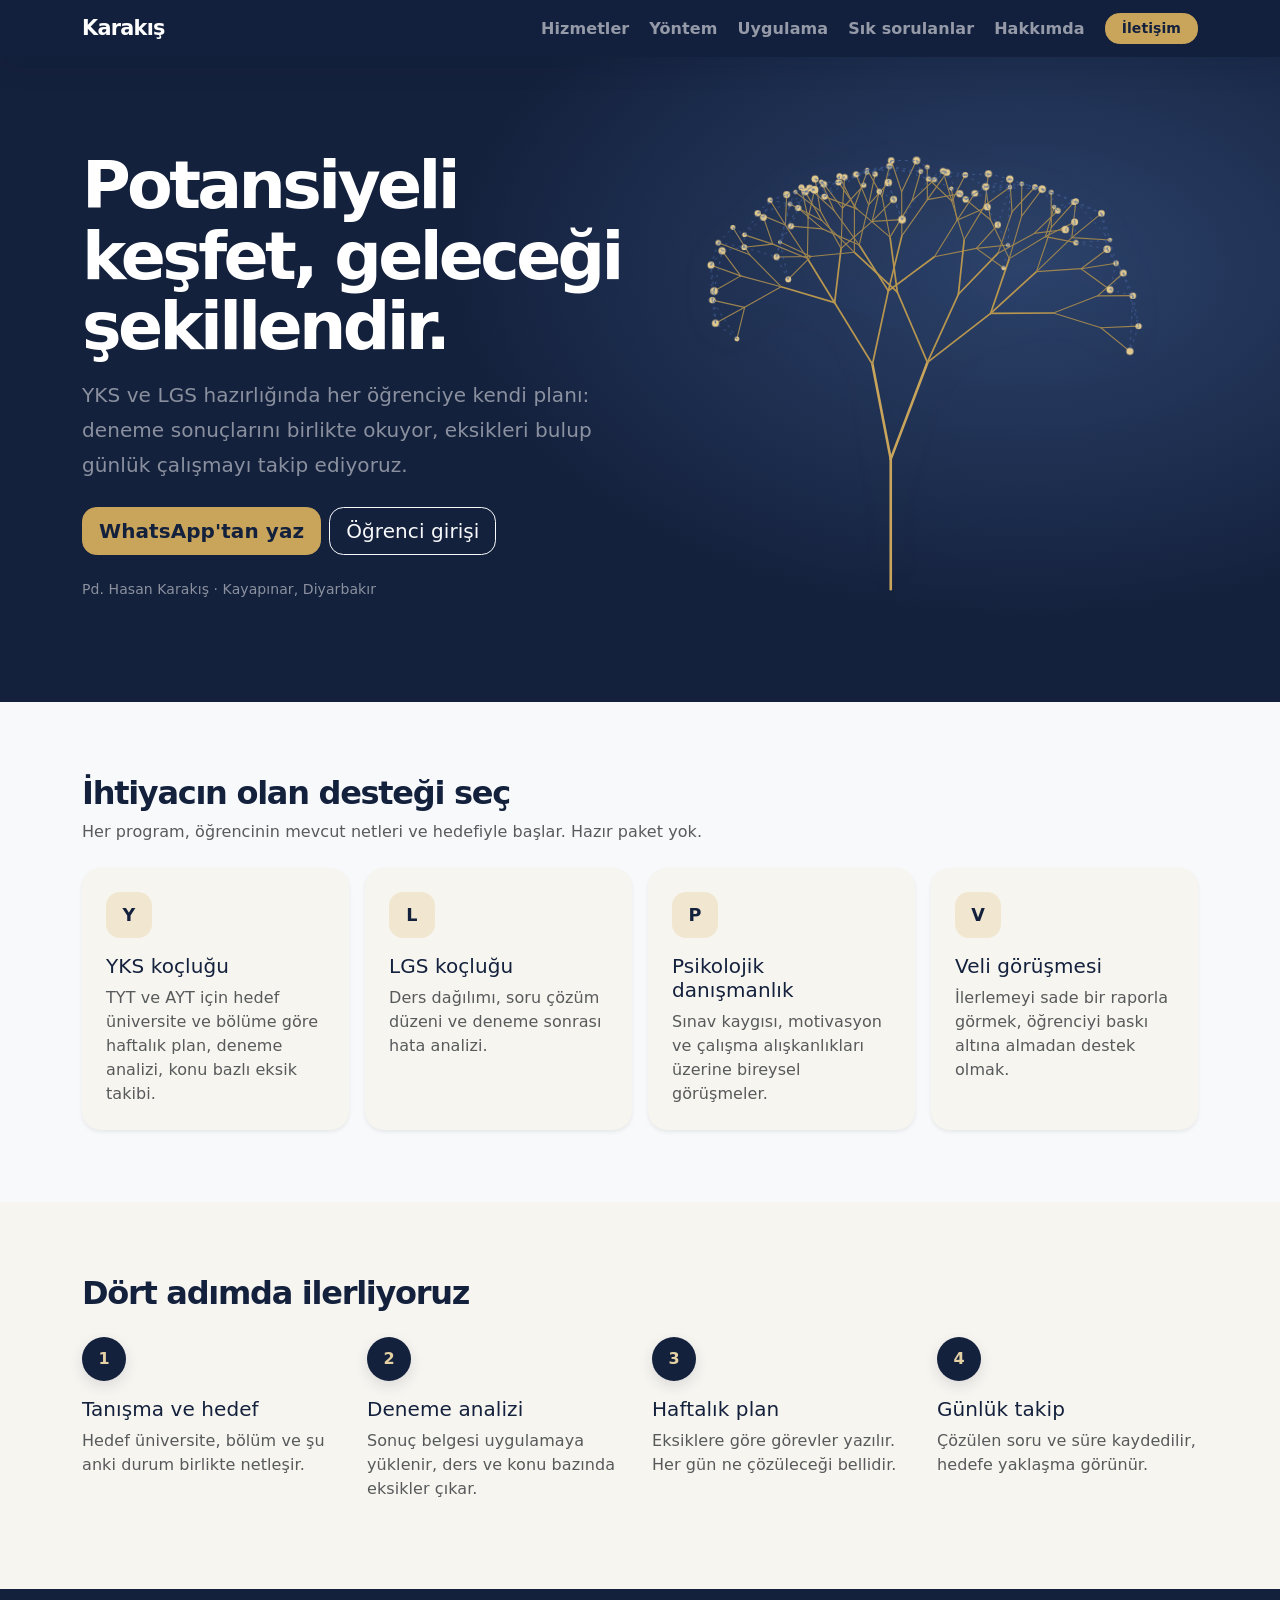
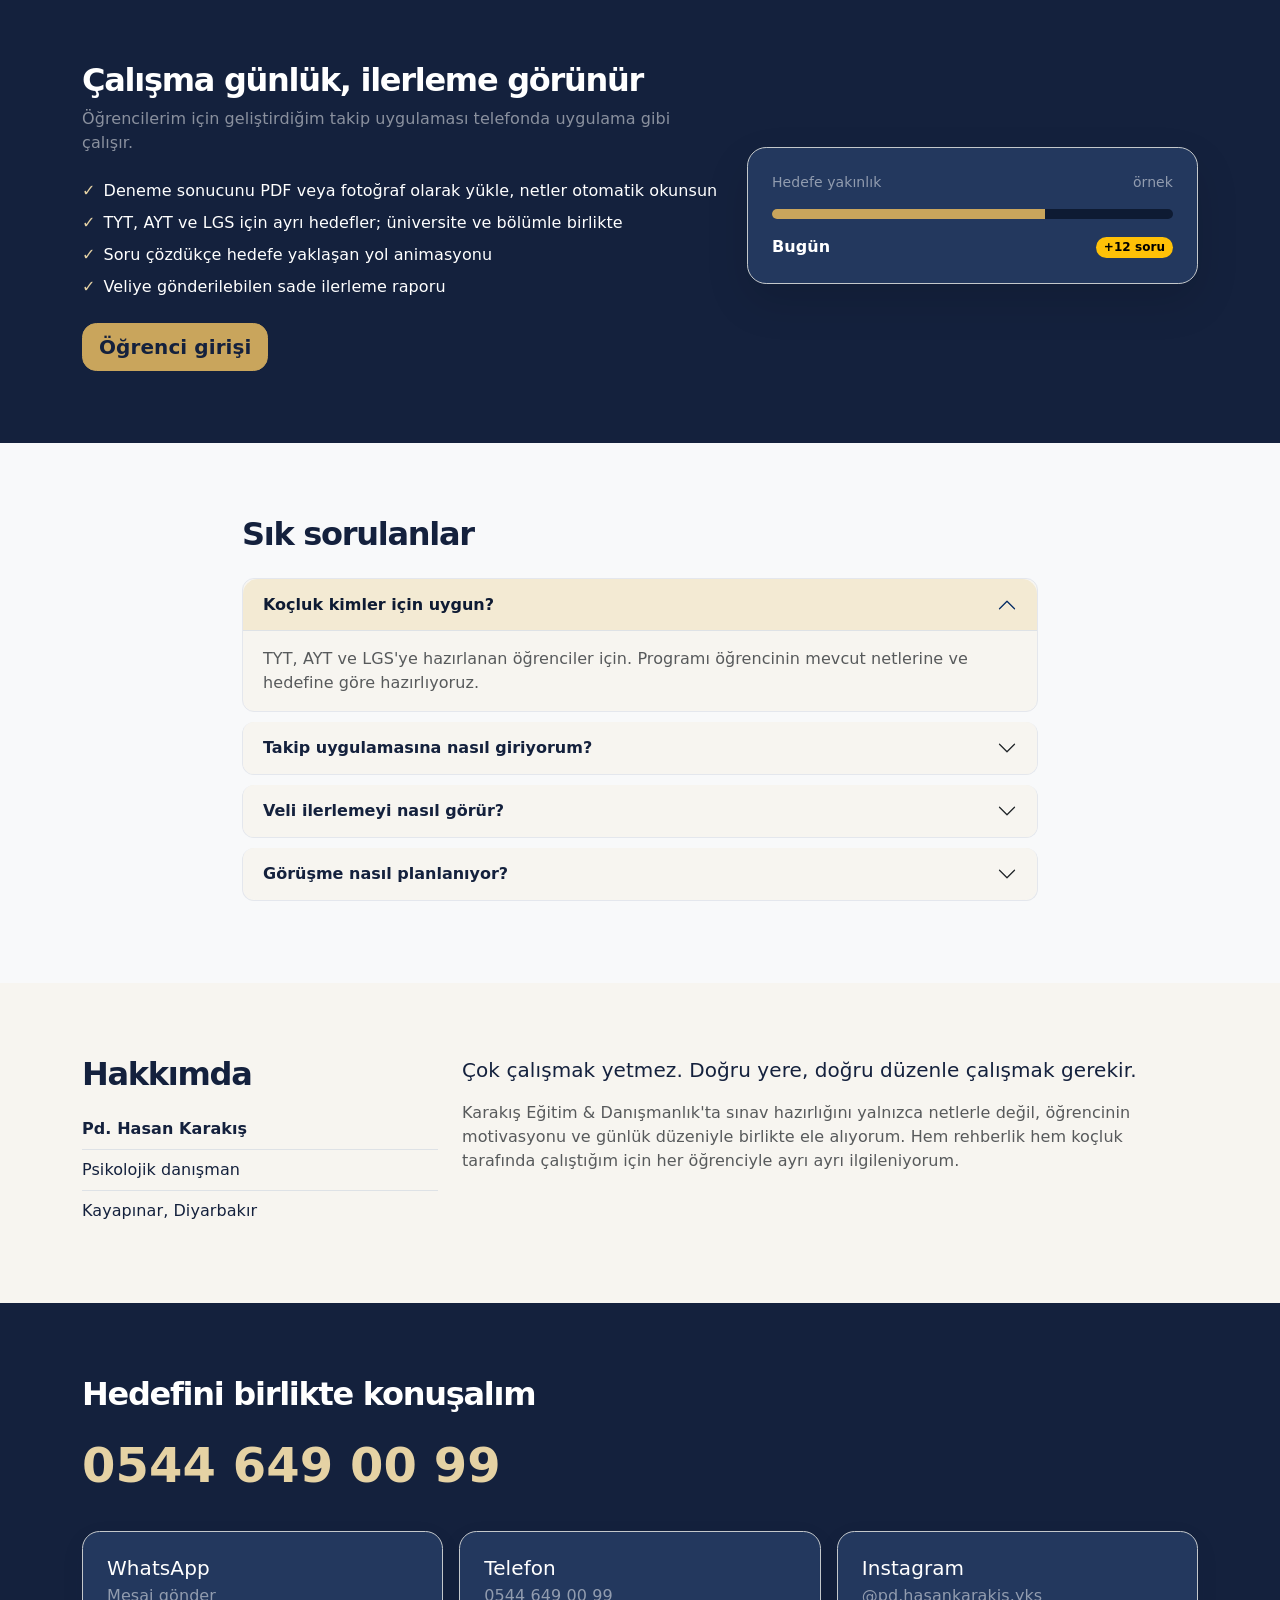
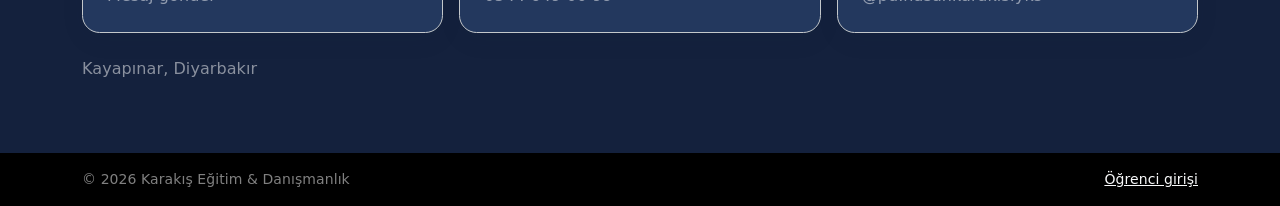
==== commit 145d0447: "Refresh marketing site with Karakış brand design" ====
--- a/site/index.html
+++ b/site/index.html
@@ -43,6 +43,47 @@
 .contact-card{transition:transform .2s,box-shadow .2s}
 .contact-card:hover{transform:translateY(-3px);box-shadow:var(--bs-box-shadow)!important}
 @media (prefers-reduced-motion:reduce){.br{animation:none;stroke-dashoffset:0}.nd{animation:none;opacity:1}.ln{animation:none;opacity:.85}.contact-card{transition:none}}
+
+/* Karakış markasına özel, erişilebilir ve duyarlı görsel sistem */
+:root{
+  --brand-navy:#14213D;--brand-navy2:#23385E;--brand-gold:#C9A55C;
+  --brand-gold2:#E5D2A4;--brand-ivory:#F7F5F0;--brand-green:#5D8A78;
+  --bs-primary:#14213D;--bs-primary-rgb:20,33,61;
+  --bs-link-color:#14213D;--bs-link-hover-color:#5D8A78;
+  --bs-body-bg:#F7F5F0;--bs-body-color:#14213D;
+  --bs-border-radius:1rem;--bs-border-radius-lg:1.25rem;
+}
+body{background:#F7F5F0;color:#14213D;letter-spacing:.005em}
+.navbar{background:rgba(20,33,61,.97);backdrop-filter:blur(16px);box-shadow:0 8px 28px rgba(10,20,40,.12)}
+.navbar-brand{letter-spacing:-.035em;font-size:1.3rem}
+.navbar .nav-link{font-weight:600;transition:color .18s ease}
+.btn-primary{--bs-btn-bg:#C9A55C;--bs-btn-border-color:#C9A55C;--bs-btn-color:#14213D;--bs-btn-hover-bg:#E5D2A4;--bs-btn-hover-border-color:#E5D2A4;--bs-btn-hover-color:#14213D;--bs-btn-active-bg:#E5D2A4;--bs-btn-active-border-color:#E5D2A4;font-weight:750}
+.btn{border-radius:.9rem;transition:transform .18s ease,box-shadow .18s ease}
+.btn:hover{transform:translateY(-1px)}
+.hero{background:radial-gradient(850px 520px at 80% 38%,#2C426B 0%,#14213D 68%);padding-top:clamp(100px,12vw,140px);padding-bottom:clamp(58px,8vw,92px)}
+.hero h1{max-width:13ch;font-size:clamp(2.65rem,5.2vw,4.8rem);line-height:1.06;letter-spacing:-.055em}
+.hero .lead{max-width:56ch;line-height:1.75}
+#tree{max-height:470px;filter:drop-shadow(0 8px 24px rgba(201,165,92,.08))}
+section{scroll-margin-top:82px}
+section h2{letter-spacing:-.04em}
+.card{border-radius:1.2rem;box-shadow:0 8px 26px rgba(20,33,61,.055);transition:transform .2s ease,box-shadow .2s ease}
+#hizmetler .card:hover{transform:translateY(-4px);box-shadow:0 16px 34px rgba(20,33,61,.1)}
+.card-icon{border-radius:14px;background:#F1E7D0;color:#14213D}
+.step-no{background:#14213D;color:#E5D2A4;box-shadow:0 5px 14px rgba(20,33,61,.12)}
+#uygulama .card{box-shadow:0 18px 44px rgba(0,0,0,.12)}
+.accordion-item{border-color:#E4E7ED;overflow:hidden;border-radius:12px!important;margin-bottom:10px}
+.accordion-button{font-weight:650}
+.form-control:focus,.btn:focus-visible,.navbar-toggler:focus{box-shadow:0 0 0 .22rem rgba(201,165,92,.35)}
+.contact-card{border-radius:1.1rem}
+footer{background:#0C1528!important}
+@media(max-width:767.98px){
+  .hero{padding-top:100px;padding-bottom:46px}
+  .hero h1{font-size:clamp(2.35rem,10vw,3.5rem)}
+  #tree{max-height:300px;margin-top:4px}
+  .navbar .btn{margin-top:6px}
+}
+@media(prefers-reduced-motion:reduce){.btn,.card{transition:none!important}.btn:hover,#hizmetler .card:hover{transform:none}}
+
 </style>
 </head>
 <body data-bs-spy="scroll" data-bs-target="#menu" data-bs-offset="90" tabindex="0">
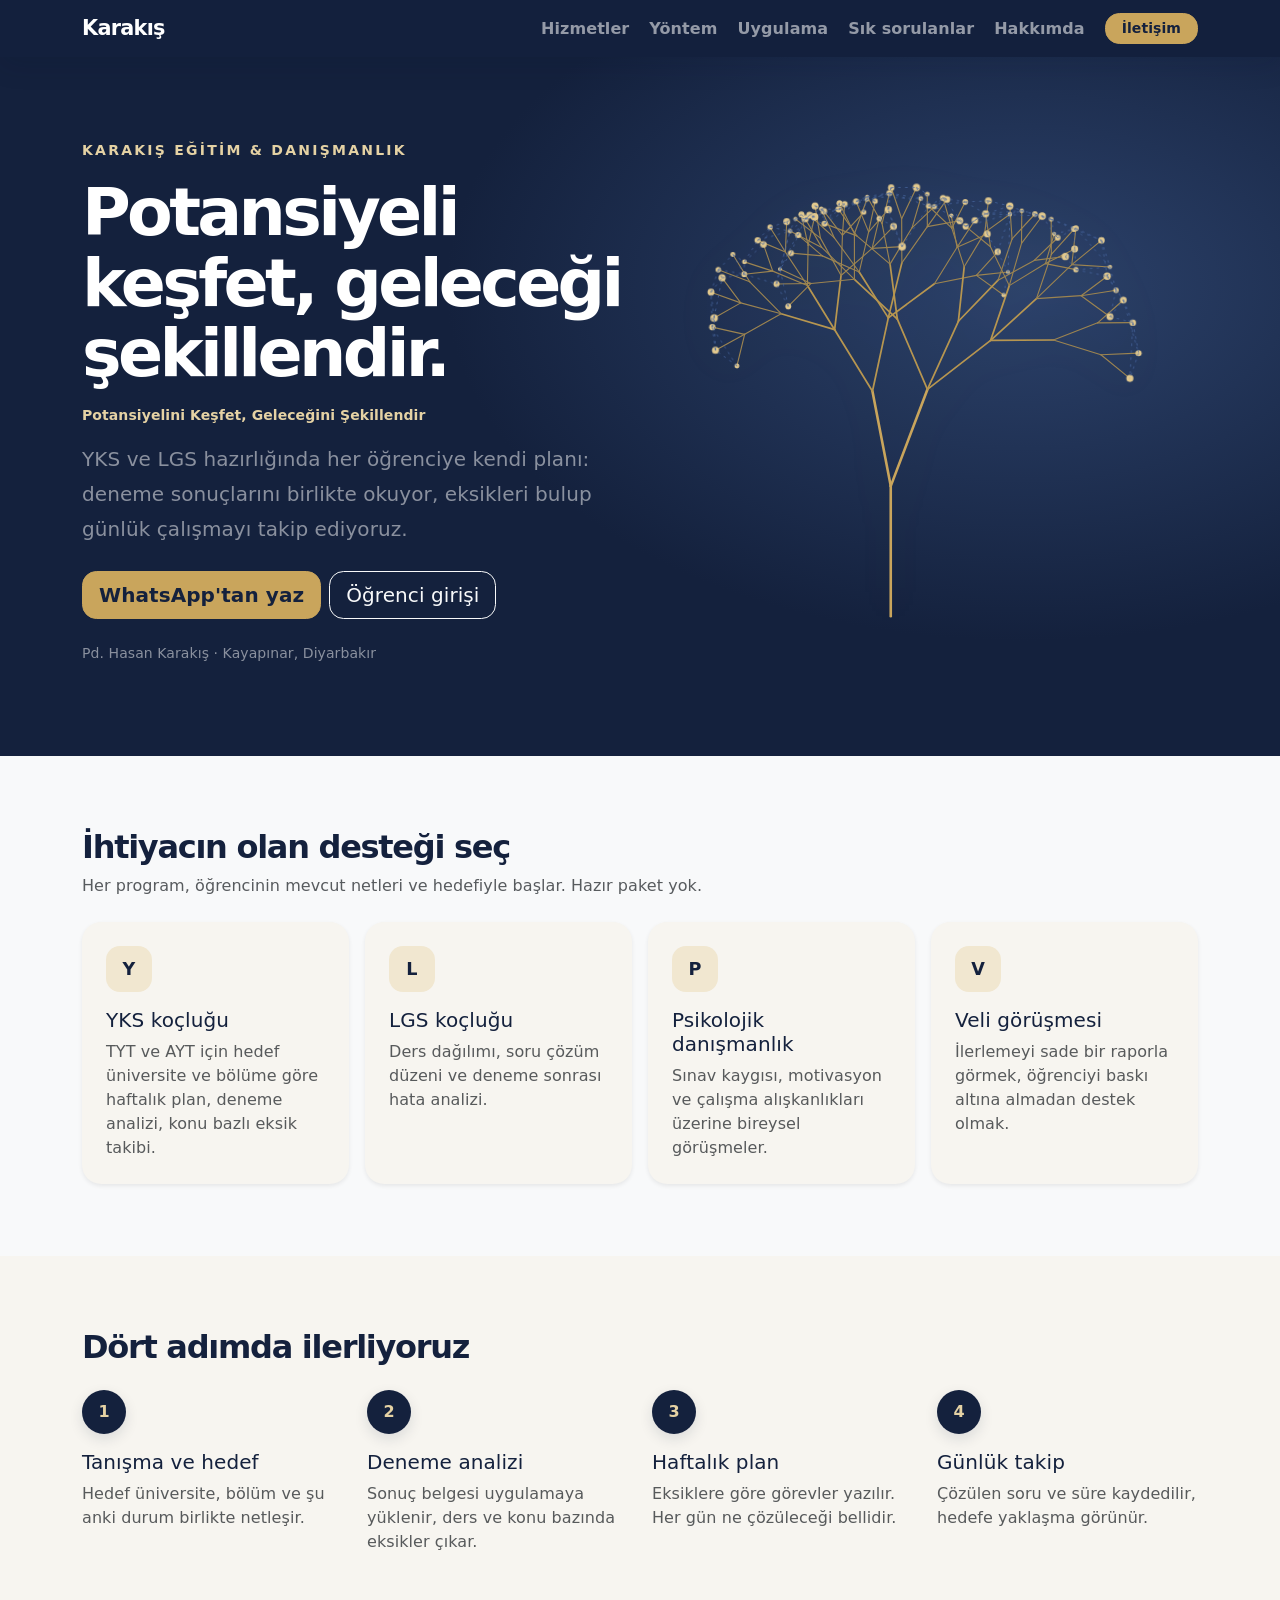
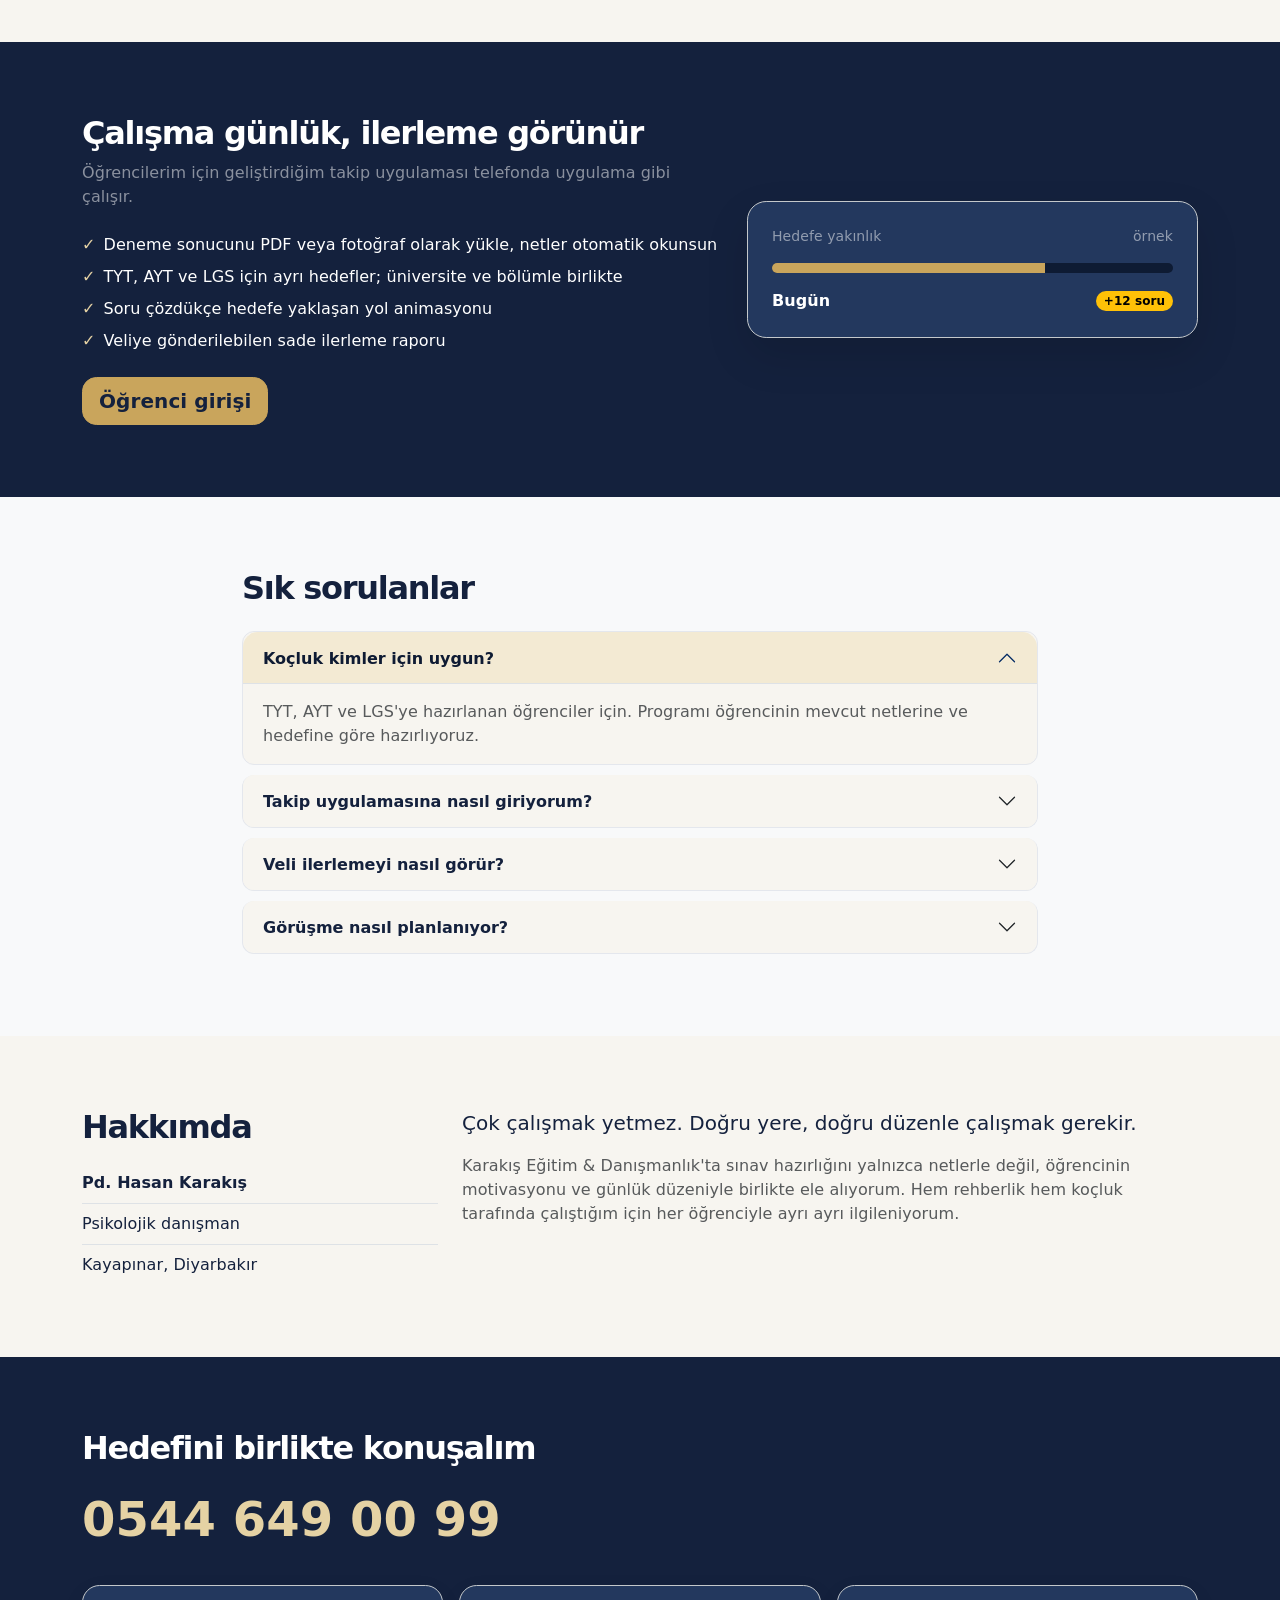
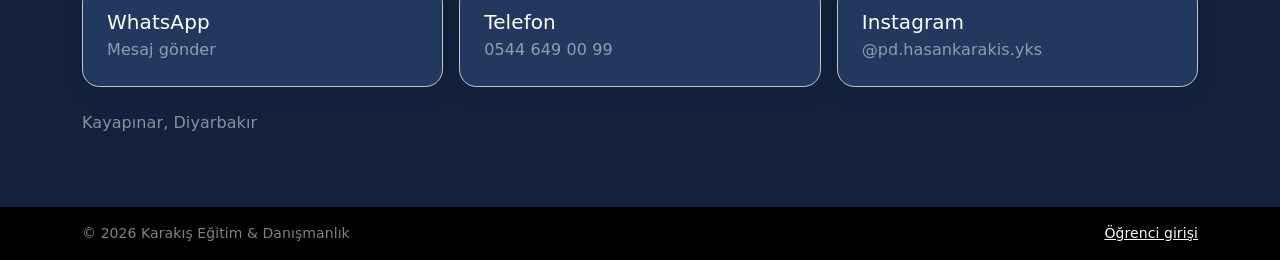
==== commit 90d3d9a3: "Add approved Karakış brand slogan to landing page" ====
--- a/site/index.html
+++ b/site/index.html
@@ -6,7 +6,7 @@
 <title>Hasan Karakış · Eğitim Koçluğu ve Psikolojik Danışmanlık · Diyarbakır</title>
 <meta name="description" content="YKS ve LGS öğrencileri için bireysel koçluk, deneme analizi ve günlük takip. Pd. Hasan Karakış, Kayapınar / Diyarbakır.">
 <meta property="og:title" content="Karakış Eğitim & Danışmanlık">
-<meta property="og:description" content="Potansiyeli Keşfet, Geleceği Şekillendir. YKS ve LGS için bireysel koçluk ve günlük takip.">
+<meta property="og:description" content="Potansiyelini Keşfet, Geleceğini Şekillendir. YKS ve LGS için bireysel koçluk ve günlük takip.">
 <meta property="og:type" content="website">
 <meta name="theme-color" content="#0E1B33">
 <link rel="icon" href="data:image/svg+xml,%3Csvg xmlns='http://www.w3.org/2000/svg' viewBox='0 0 32 32'%3E%3Crect width='32' height='32' rx='7' fill='%230E1B33'/%3E%3Cpath d='M16 28V14M16 20l-6-5M16 17l6-5M16 23l-5-3' stroke='%23C9A55C' stroke-width='2' stroke-linecap='round' fill='none'/%3E%3Ccircle cx='16' cy='9' r='2.4' fill='%23C9A55C'/%3E%3C/svg%3E">
@@ -112,7 +112,9 @@
   <div class="container">
     <div class="row align-items-center g-4">
       <div class="col-lg-6">
+        <p class="text-uppercase fw-bold small mb-3" style="letter-spacing:.16em;color:#E5D2A4">Karakış Eğitim &amp; Danışmanlık</p>
         <h1 class="display-4">Potansiyeli keşfet, geleceği şekillendir.</h1>
+        <p class="small fw-semibold mt-3 mb-0" style="color:#E5D2A4">Potansiyelini Keşfet, Geleceğini Şekillendir</p>
         <p class="lead mt-3 text-white-50">YKS ve LGS hazırlığında her öğrenciye kendi planı: deneme sonuçlarını birlikte okuyor, eksikleri bulup günlük çalışmayı takip ediyoruz.</p>
         <div class="d-flex flex-wrap gap-2 mt-4">
           <a class="btn btn-primary btn-lg" href="https://wa.me/905446490099" rel="noopener">WhatsApp'tan yaz</a>
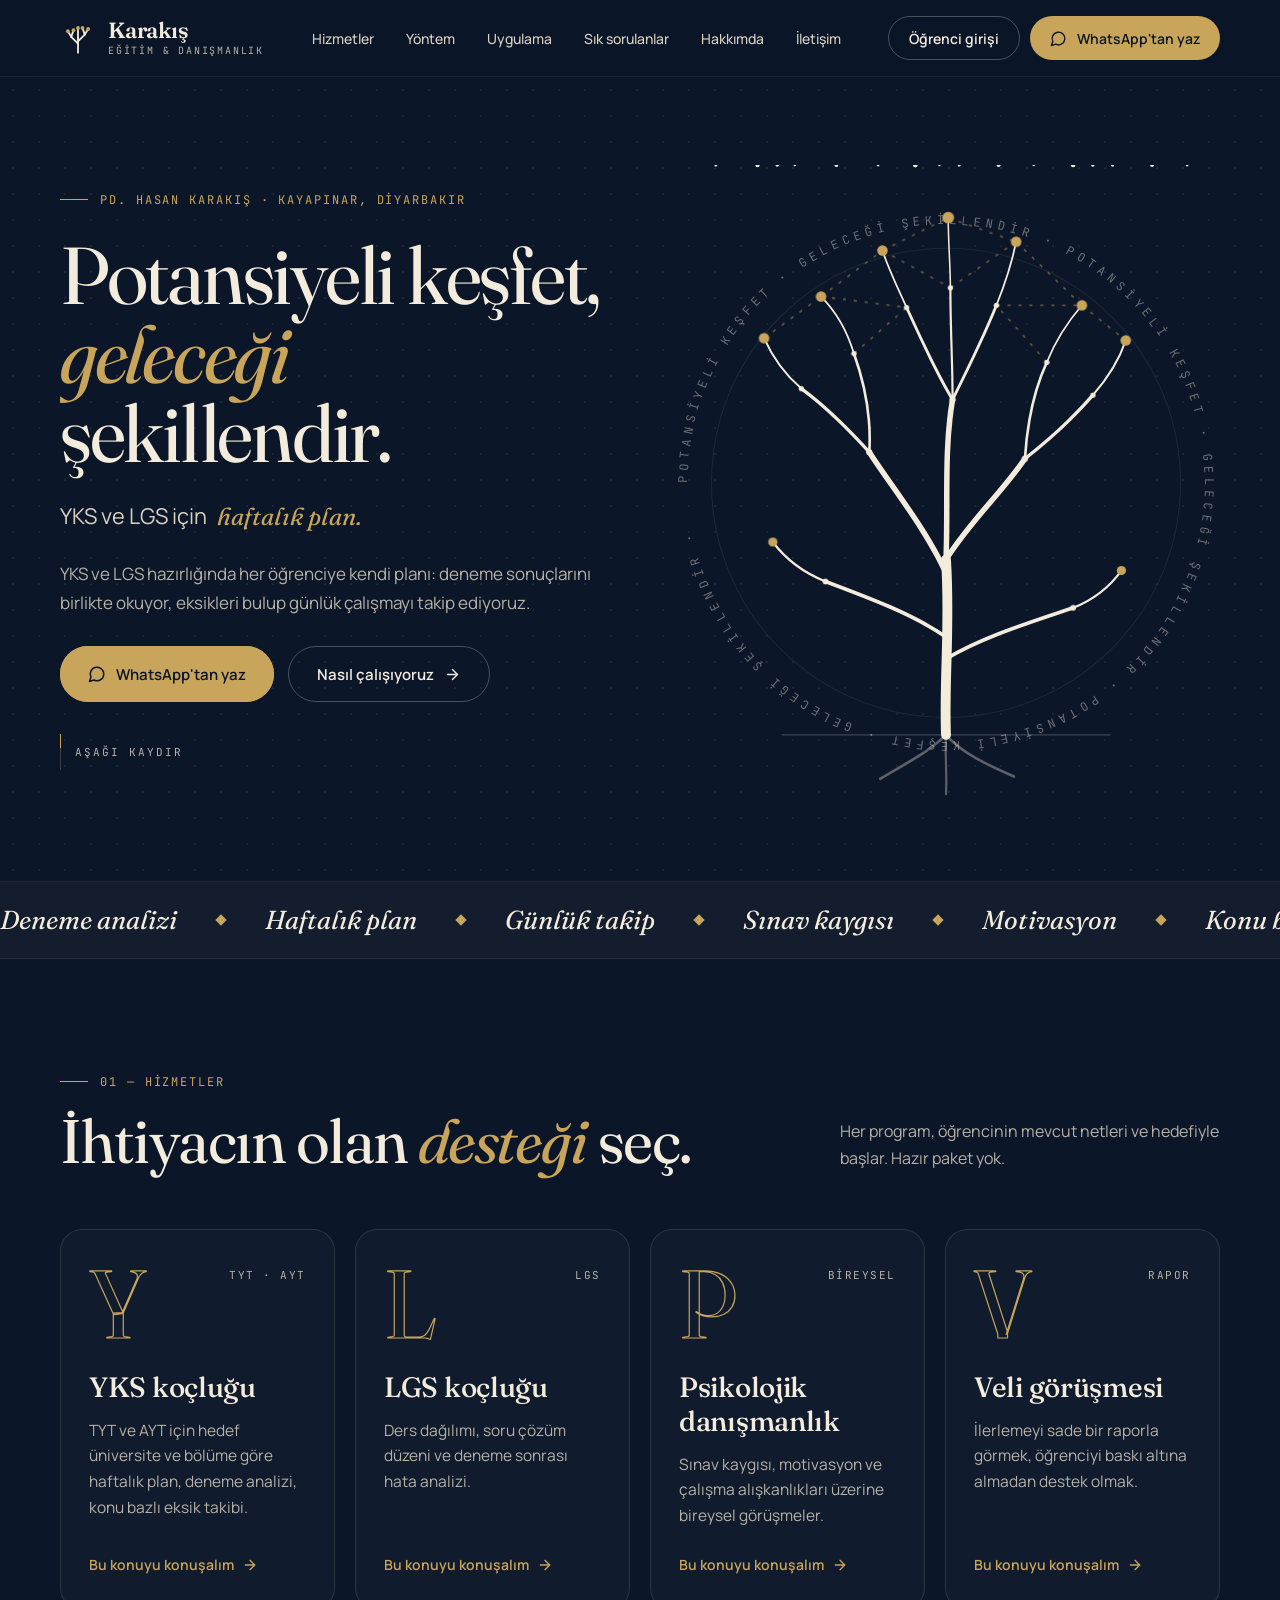
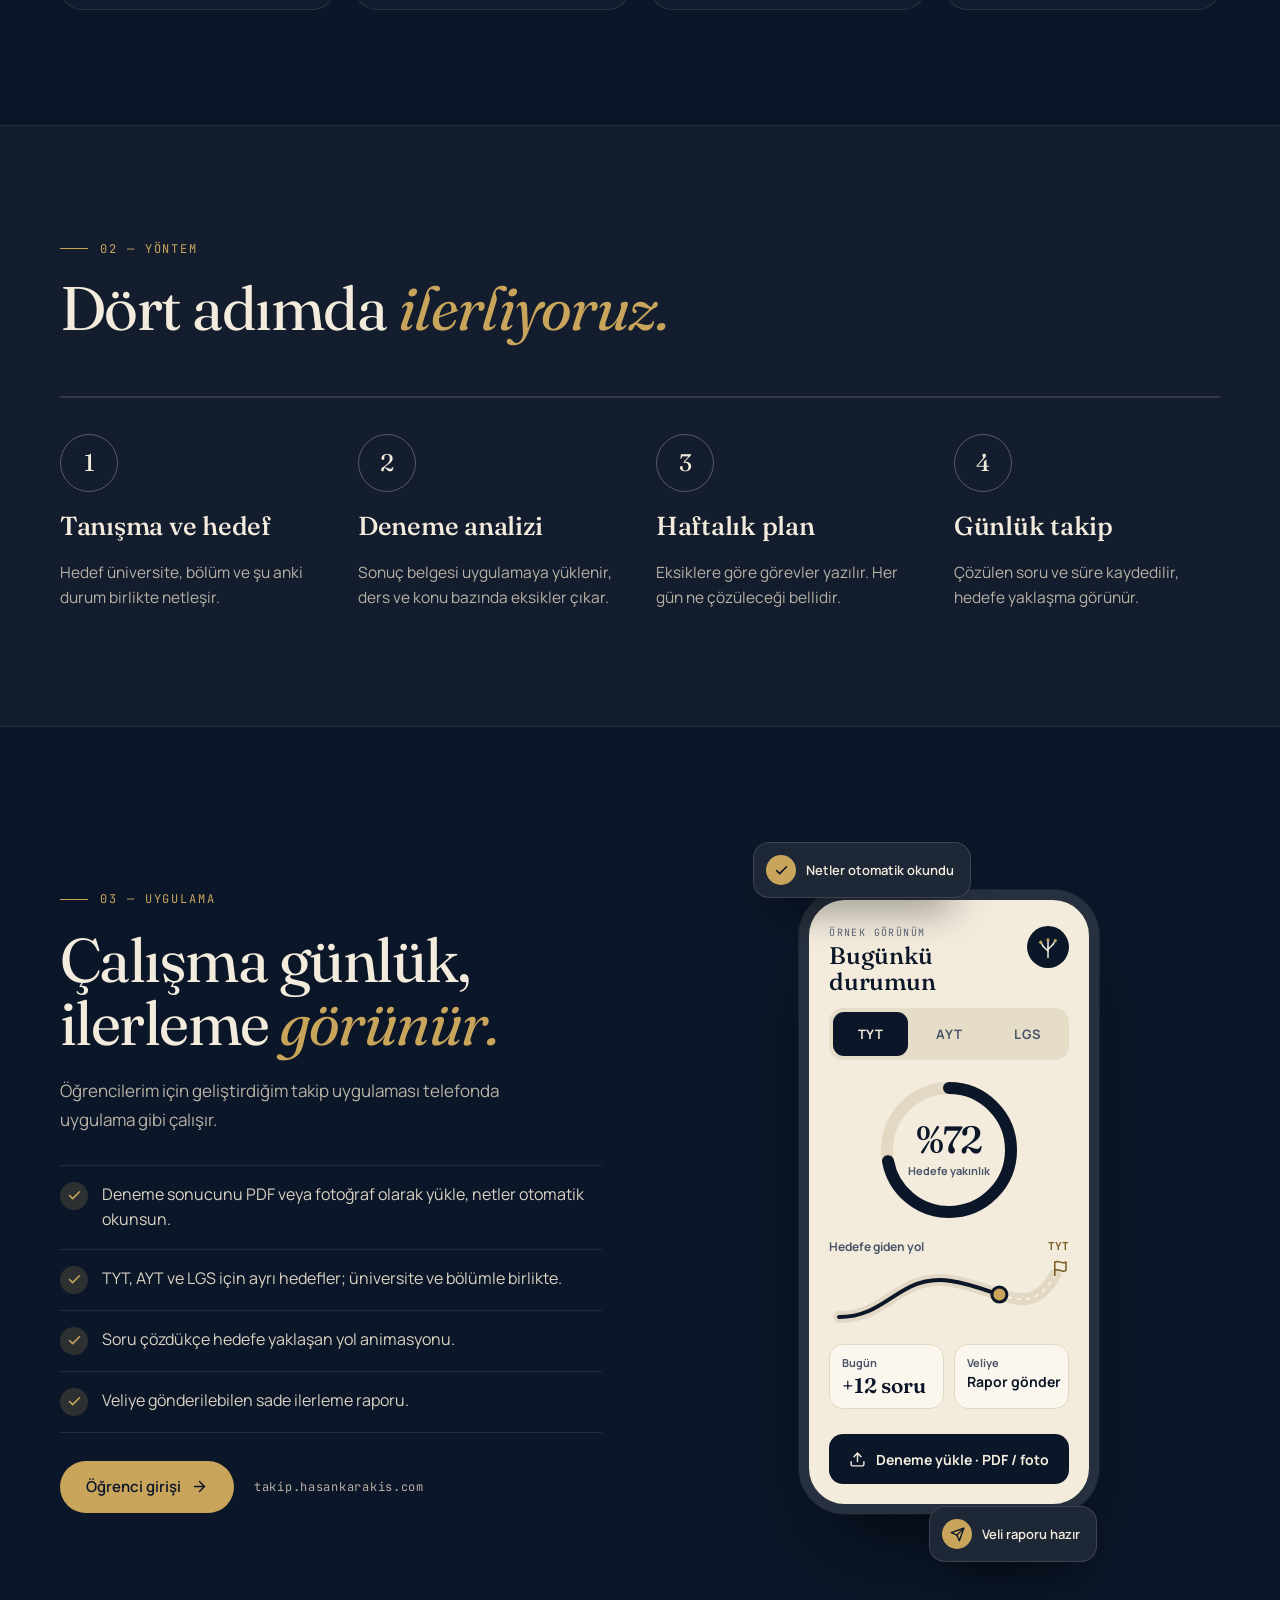
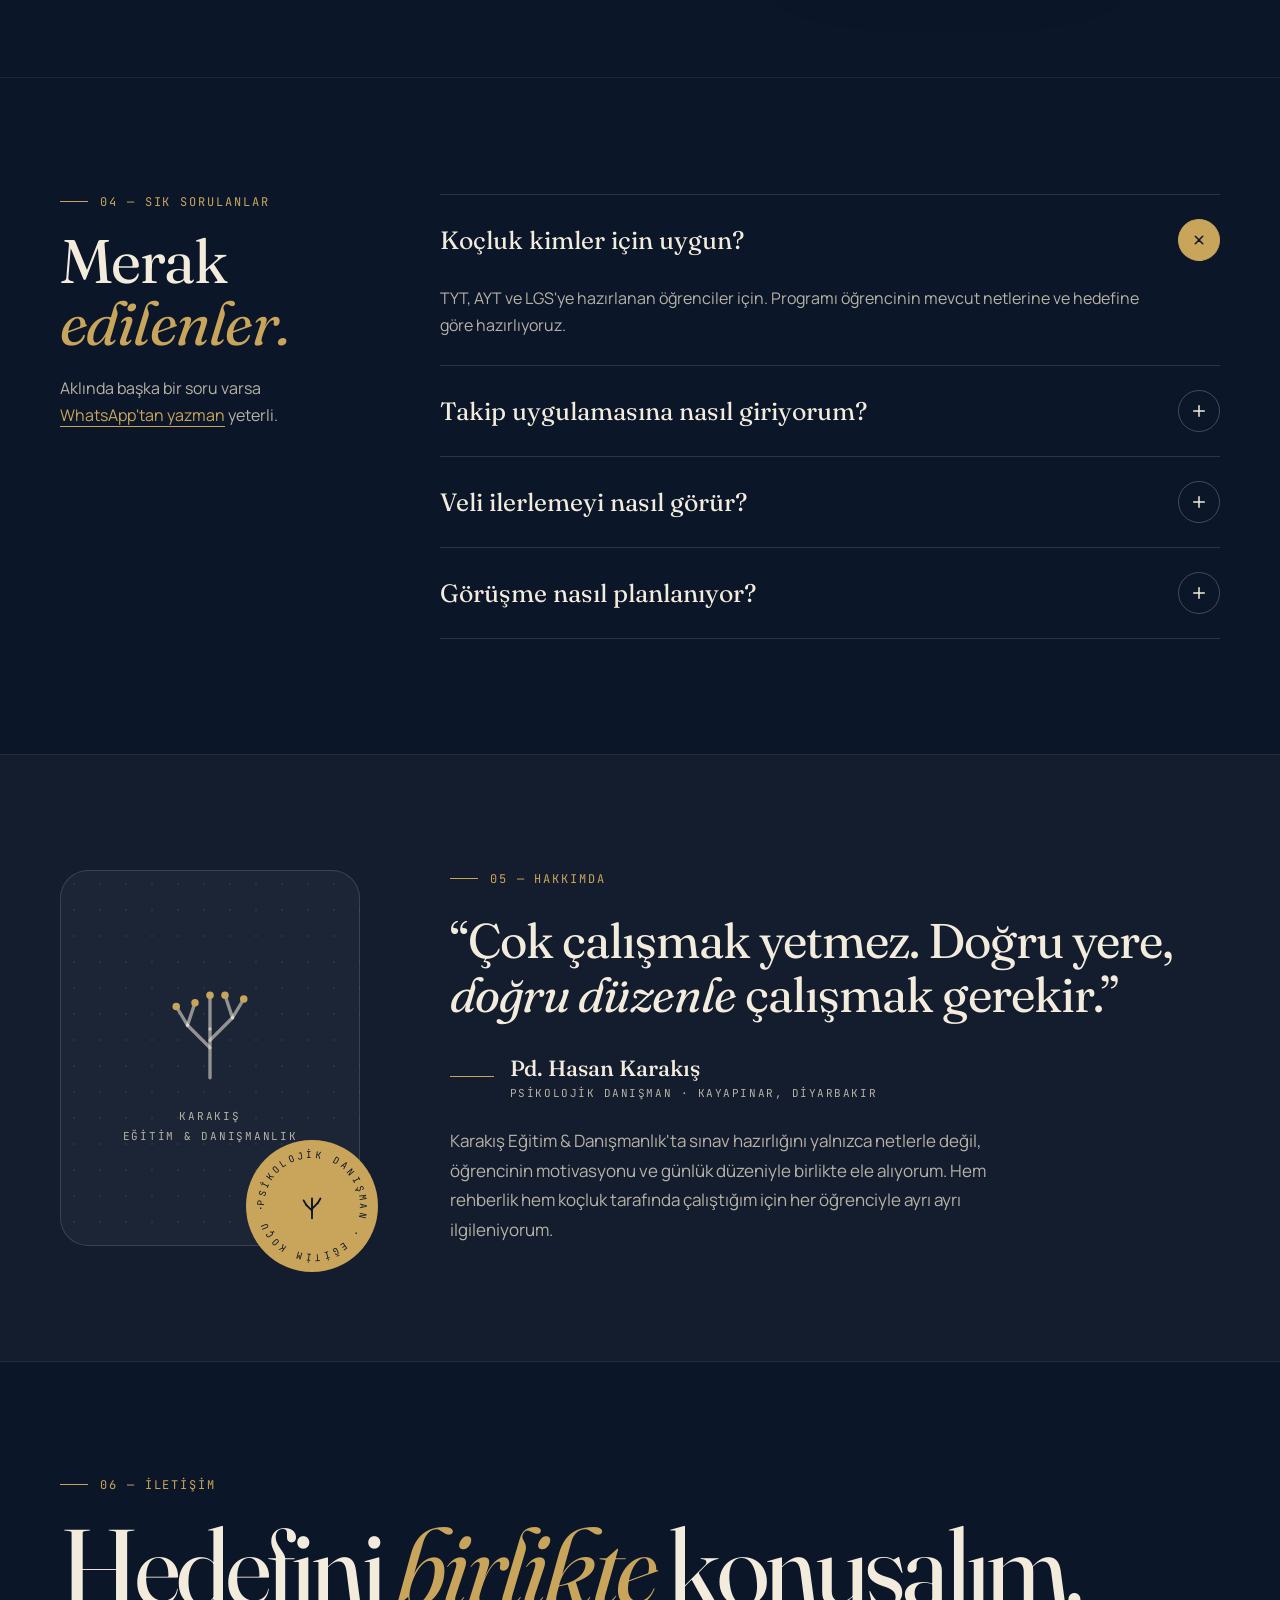
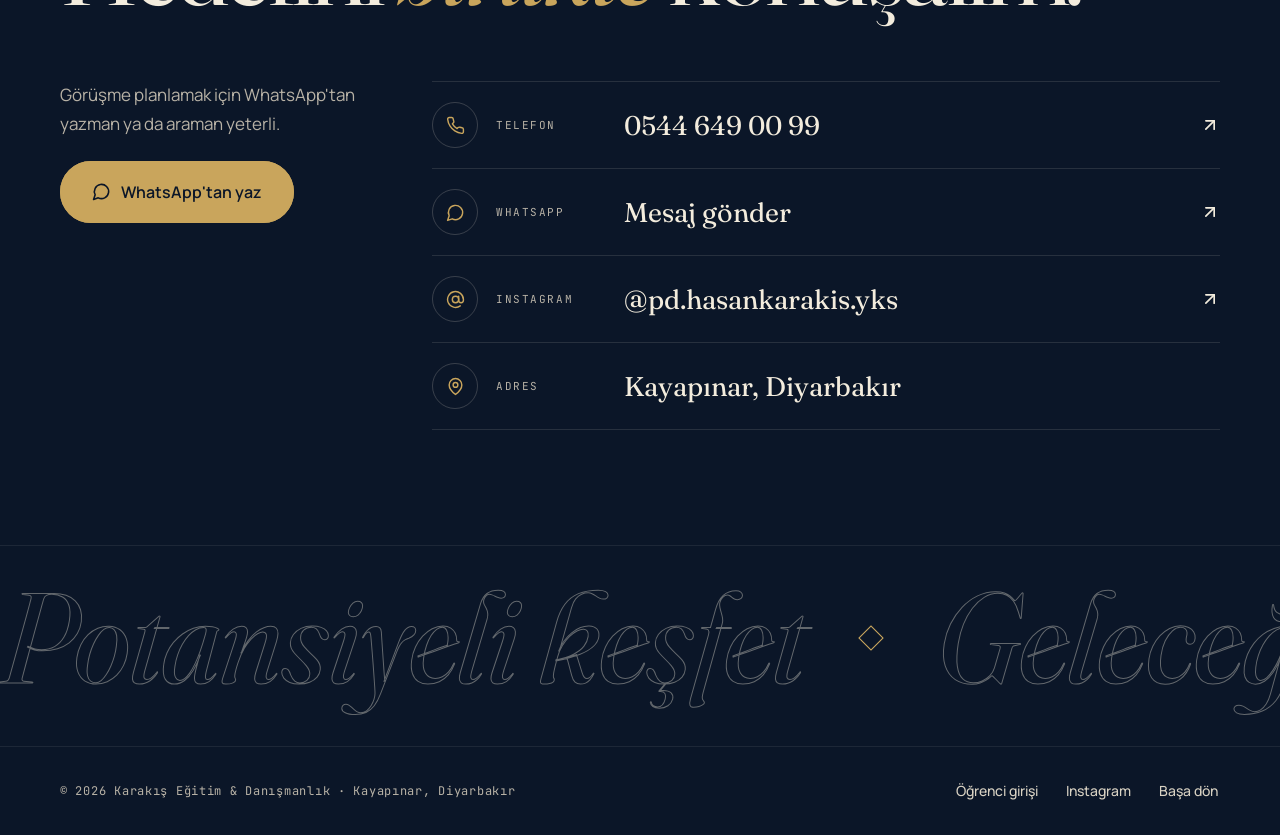
==== commit 0d5b347f: "Tanıtım sitesi: yeni animasyonlu tasarım - Lacivert / antik altın / krem kimlik; Fraunces + Manrope " ====
--- a/site/index.html
+++ b/site/index.html
@@ -1,191 +1,567 @@
 <!doctype html>
-<html lang="tr" data-bs-theme="light">
+<html lang="tr" class="no-js">
 <head>
 <meta charset="utf-8">
 <meta name="viewport" content="width=device-width,initial-scale=1">
 <title>Hasan Karakış · Eğitim Koçluğu ve Psikolojik Danışmanlık · Diyarbakır</title>
 <meta name="description" content="YKS ve LGS öğrencileri için bireysel koçluk, deneme analizi ve günlük takip. Pd. Hasan Karakış, Kayapınar / Diyarbakır.">
 <meta property="og:title" content="Karakış Eğitim & Danışmanlık">
-<meta property="og:description" content="Potansiyelini Keşfet, Geleceğini Şekillendir. YKS ve LGS için bireysel koçluk ve günlük takip.">
+<meta property="og:description" content="Potansiyeli Keşfet, Geleceği Şekillendir. YKS ve LGS için bireysel koçluk ve günlük takip.">
 <meta property="og:type" content="website">
-<meta name="theme-color" content="#0E1B33">
+<meta name="theme-color" content="#0B1628">
+<meta name="color-scheme" content="dark">
 <link rel="icon" href="data:image/svg+xml,%3Csvg xmlns='http://www.w3.org/2000/svg' viewBox='0 0 32 32'%3E%3Crect width='32' height='32' rx='7' fill='%230E1B33'/%3E%3Cpath d='M16 28V14M16 20l-6-5M16 17l6-5M16 23l-5-3' stroke='%23C9A55C' stroke-width='2' stroke-linecap='round' fill='none'/%3E%3Ccircle cx='16' cy='9' r='2.4' fill='%23C9A55C'/%3E%3C/svg%3E">
-<link rel="stylesheet" href="vendor/bootstrap.min.css">
+<link rel="preconnect" href="https://fonts.googleapis.com">
+<link rel="preconnect" href="https://fonts.gstatic.com" crossorigin>
+<link href="https://fonts.googleapis.com/css2?family=Fraunces:ital,opsz,wght@0,9..144,300..700;1,9..144,300..700&family=Manrope:wght@400;500;600;700&family=JetBrains+Mono:wght@400;500&display=swap" rel="stylesheet">
 <style>
-/* Bootstrap'in renk değişkenleri marka renklerine ayarlandı; geri kalan her şey standart Bootstrap. */
-:root{
-  --bs-primary:#C9A55C; --bs-primary-rgb:201,165,92;
-  --bs-link-color:#8A6A25; --bs-link-hover-color:#6B5018;
-  --brand-navy:#0E1B33; --brand-navy2:#16294A; --brand-gold:#C9A55C; --brand-gold2:#E2C98E;
+:root{--gold:#C9A55C;--navy:#0B1628;--cream:#F3ECDD;--muted:#B8B2A6;--soft:#D9D2C3}
+*{box-sizing:border-box}
+html{background:var(--navy);scroll-padding-top:84px;scroll-behavior:smooth}
+body{margin:0;background:var(--navy);color:var(--cream);font-family:'Manrope',system-ui,-apple-system,'Segoe UI',sans-serif;-webkit-font-smoothing:antialiased;overflow-x:clip}
+a{color:#E3C98E;text-decoration:none}
+a:hover{color:var(--cream)}
+button{font:inherit;cursor:pointer}
+em{font-style:italic;color:var(--gold)}
+:focus-visible{outline:2px solid var(--gold);outline-offset:3px;border-radius:6px}
+.wrap{max-width:1240px;margin:0 auto;padding-left:clamp(16px,4vw,40px);padding-right:clamp(16px,4vw,40px)}
+.sec{padding-top:clamp(80px,9vw,120px);padding-bottom:clamp(80px,9vw,120px)}
+.tint{background:rgba(243,236,221,.03);border-top:1px solid rgba(243,236,221,.08);border-bottom:1px solid rgba(243,236,221,.08)}
+.serif{font-family:'Fraunces',Georgia,'Times New Roman',serif;font-optical-sizing:auto}
+.mono{font-family:'JetBrains Mono',ui-monospace,Menlo,Consolas,monospace}
+.g-stroke{stroke:var(--gold)}
+.g-fill{fill:var(--gold)}
+.eyebrow{margin:0;font-family:'JetBrains Mono',ui-monospace,Menlo,monospace;font-size:12px;letter-spacing:.16em;color:var(--gold);display:flex;align-items:center;gap:12px}
+.eyebrow::before{content:'';width:28px;height:1px;background:var(--gold);flex-shrink:0}
+.h2{margin:0;font-family:'Fraunces',Georgia,serif;font-size:clamp(38px,4.8vw,68px);line-height:1.02;font-weight:400;letter-spacing:-.025em;text-wrap:balance}
+.lead{margin:0;font-size:17px;line-height:1.7;color:var(--muted)}
+.sr-only{position:absolute;width:1px;height:1px;padding:0;margin:-1px;overflow:hidden;clip:rect(0,0,0,0);white-space:nowrap;border:0}
+
+/* nav */
+.nav{position:sticky;top:0;z-index:50;background:rgba(11,22,40,.8);backdrop-filter:blur(14px);-webkit-backdrop-filter:blur(14px);border-bottom:1px solid rgba(243,236,221,.08)}
+.nav-row{height:76px;display:flex;align-items:center;justify-content:space-between;gap:24px}
+.brand{display:flex;align-items:center;gap:12px;color:var(--cream)}
+.brand:hover{color:var(--cream)}
+.navlinks{display:flex;align-items:center;gap:28px}
+.navlink{color:var(--soft);font-size:14px;font-weight:500;position:relative;padding:12px 2px;display:inline-flex;align-items:center;min-height:44px}
+.navlink::after{content:'';position:absolute;left:0;right:0;bottom:8px;height:1px;background:var(--gold);transform:scaleX(0);transform-origin:right;transition:transform .35s ease}
+.navlink:hover{color:var(--cream)}
+.navlink:hover::after{transform:scaleX(1);transform-origin:left}
+.btn{display:inline-flex;align-items:center;justify-content:center;gap:10px;min-height:44px;padding:0 20px;border-radius:999px;font-weight:600;font-size:14px;white-space:nowrap;transition:transform .3s cubic-bezier(.19,1,.22,1),background .3s,color .3s,border-color .3s}
+.btn-gold{background:var(--gold);color:#0B1628}
+.btn-gold:hover{color:#0B1628;background:#D8B871;transform:translateY(-2px)}
+.btn-ghost{border:1px solid rgba(243,236,221,.28);color:var(--cream)}
+.btn-ghost:hover{border-color:var(--gold);color:var(--gold)}
+.btn-lg{min-height:56px;padding:0 28px;font-size:15px}
+.btn .arr{transition:transform .3s ease}
+.btn:hover .arr{transform:translateX(4px)}
+.menu-btn{display:none;width:44px;height:44px;border-radius:50%;border:1px solid rgba(243,236,221,.28);background:transparent;color:var(--cream);align-items:center;justify-content:center}
+.menu-btn .i-close{display:none}
+.menu-btn[aria-expanded="true"] .i-close{display:block}
+.menu-btn[aria-expanded="true"] .i-open{display:none}
+.mobile-menu{display:none;flex-direction:column;padding:8px clamp(16px,4vw,40px) 24px;border-top:1px solid rgba(243,236,221,.08)}
+.mobile-menu .navlink{font-size:18px;min-height:52px}
+.progress{position:absolute;left:0;right:0;bottom:-1px;height:2px;background:var(--gold);transform:scaleX(0);transform-origin:left}
+@media (max-width:960px){.navlinks,.nav-row .btn-ghost{display:none}.menu-btn{display:inline-flex}.mobile-menu.open{display:flex}}
+@media (max-width:520px){.nav-row .btn-gold{display:none}}
+
+/* hero */
+.dots{background-image:radial-gradient(rgba(243,236,221,.07) 1px,transparent 1.3px);background-size:26px 26px}
+.hero-grid{padding-top:clamp(48px,7vw,88px);padding-bottom:clamp(56px,7vw,80px);display:grid;grid-template-columns:repeat(auto-fit,minmax(min(460px,100%),1fr));gap:clamp(32px,5vw,64px);align-items:center}
+.h1{margin:0;font-size:clamp(46px,6.3vw,94px);line-height:.98;font-weight:400;letter-spacing:-.028em}
+.w{display:inline-block;overflow:hidden;vertical-align:top;padding:.1em .07em .16em 0;margin:-.1em -.07em -.16em 0}
+.w>span{display:inline-block;animation:rise 1.15s cubic-bezier(.19,1,.22,1) both}
+@keyframes rise{from{transform:translateY(118%) rotate(5deg)}to{transform:none}}
+.fade-up{animation:fadeUp 1s cubic-bezier(.19,1,.22,1) both}
+@keyframes fadeUp{from{opacity:0;transform:translateY(20px)}to{opacity:1;transform:none}}
+.slot{display:inline-block;height:1.3em;overflow:hidden}
+.slot>span{display:flex;flex-direction:column;animation:cycle 10s cubic-bezier(.75,0,.2,1) infinite}
+.slot>span>span{display:block;height:1.3em;line-height:1.3em;white-space:nowrap}
+@keyframes cycle{0%,20%{transform:translateY(0)}25%,45%{transform:translateY(-1.3em)}50%,70%{transform:translateY(-2.6em)}75%,95%{transform:translateY(-3.9em)}100%{transform:translateY(-5.2em)}}
+.cue{position:relative;width:1px;height:36px;background:rgba(243,236,221,.2);overflow:hidden;display:block}
+.cue>span{position:absolute;left:0;top:0;width:1px;height:14px;background:var(--gold);animation:cue 2.2s cubic-bezier(.65,0,.35,1) infinite}
+@keyframes cue{from{transform:translateY(-14px)}to{transform:translateY(36px)}}
+.pulse{position:relative}
+.pulse::before{content:'';position:absolute;inset:0;border-radius:inherit;border:2px solid var(--gold);animation:ping 2.6s cubic-bezier(0,0,.2,1) infinite;pointer-events:none}
+@keyframes ping{0%{transform:scale(1);opacity:.75}100%{transform:scale(1.18,1.5);opacity:0}}
+
+/* tree */
+.tree-wrap{width:100%;max-width:560px;justify-self:center;animation:fadeUp 1.4s .05s cubic-bezier(.19,1,.22,1) both}
+.tree-wrap svg{width:100%;height:auto;display:block;overflow:hidden}
+.draw{stroke-dasharray:1;stroke-dashoffset:1;animation:draw 1.5s cubic-bezier(.65,0,.25,1) forwards}
+@keyframes draw{to{stroke-dashoffset:0}}
+.pop{opacity:0;transform-box:fill-box;transform-origin:center;animation:pop .6s cubic-bezier(.34,1.56,.64,1) forwards}
+@keyframes pop{from{opacity:0;transform:scale(0)}to{opacity:1;transform:scale(1)}}
+.halo{opacity:0;transform-box:fill-box;transform-origin:center;animation:halo 3.4s ease-out infinite}
+@keyframes halo{0%{opacity:.7;transform:scale(1)}100%{opacity:0;transform:scale(3.6)}}
+.syn{opacity:0;stroke-dasharray:3 7;animation:synIn 1.2s ease forwards,flow 2.2s linear infinite}
+@keyframes synIn{to{opacity:.6}}
+@keyframes flow{to{stroke-dashoffset:-20}}
+.spin{transform-origin:250px 290px;animation:spin 90s linear infinite}
+.spin-badge{transform-origin:66px 66px;animation:spin 26s linear infinite}
+@keyframes spin{to{transform:rotate(360deg)}}
+.flake{animation:fall linear infinite}
+@keyframes fall{0%{transform:translate(0,-20px);opacity:0}12%{opacity:.85}88%{opacity:.5}100%{transform:translate(26px,600px);opacity:0}}
+
+/* marquee */
+.marquee{display:flex;overflow:hidden;user-select:none}
+.marquee-track{display:flex;flex-shrink:0;align-items:center;gap:40px;padding-right:40px;animation:marq 60s linear infinite}
+.marquee:hover .marquee-track{animation-play-state:paused}
+.marq-slow{animation-duration:90s;animation-direction:reverse;gap:56px;padding-right:56px}
+@keyframes marq{to{transform:translateX(-100%)}}
+.diamond{width:8px;height:8px;background:var(--gold);transform:rotate(45deg);flex-shrink:0}
+.diamond-lg{width:18px;height:18px;border:1.5px solid var(--gold);transform:rotate(45deg);flex-shrink:0}
+.outline{color:transparent;-webkit-text-stroke:1px rgba(243,236,221,.38)}
+
+/* cards */
+.cards{display:grid;grid-template-columns:repeat(auto-fit,minmax(min(260px,100%),1fr));gap:20px}
+.card{position:relative;display:flex;flex-direction:column;gap:14px;padding:30px 28px 22px;border:1px solid rgba(243,236,221,.12);border-radius:22px;background:rgba(243,236,221,.025);min-height:350px;transition:translate .5s cubic-bezier(.19,1,.22,1),background .35s,border-color .35s}
+.card:hover{translate:0 -8px;background:rgba(243,236,221,.055);border-color:rgba(201,165,92,.55)}
+.card h3{margin:10px 0 0;font-size:28px;font-weight:500;letter-spacing:-.01em}
+.card p{margin:0;font-size:15.5px;line-height:1.65;color:var(--muted)}
+.card-top{display:flex;justify-content:space-between;align-items:flex-start;gap:12px}
+.tag{font-size:11px;letter-spacing:.14em;color:var(--muted);padding-top:8px}
+.letter{font-size:96px;line-height:.9;font-weight:400;color:transparent;-webkit-text-stroke:1.2px var(--gold);transform-origin:left bottom;transition:color .45s ease,transform .6s cubic-bezier(.19,1,.22,1)}
+.card:hover .letter{color:var(--gold);transform:scale(1.07)}
+.go{margin-top:auto;display:inline-flex;align-items:center;gap:8px;color:var(--gold);font-weight:600;font-size:14px;min-height:44px;width:max-content}
+.go:hover{color:var(--gold)}
+.go svg{transition:transform .3s ease}
+.card:hover .go svg{transform:translateX(6px)}
+
+/* steps */
+.track{position:relative;height:2px;background:rgba(243,236,221,.14);border-radius:2px;overflow:hidden;margin-bottom:36px}
+.track>span{position:absolute;inset:0;background:var(--gold);transform-origin:left;transform:scaleX(0);animation:trackFill 8s linear infinite}
+@keyframes trackFill{0%{transform:scaleX(0);opacity:1}75%{transform:scaleX(1);opacity:1}92%,100%{transform:scaleX(1);opacity:0}}
+.steps{list-style:none;margin:0;padding:0;display:grid;grid-template-columns:repeat(auto-fit,minmax(min(230px,100%),1fr));gap:40px 32px}
+.steps li{display:flex;flex-direction:column;gap:18px}
+.steps h3{margin:0;font-size:26px;font-weight:500;letter-spacing:-.01em}
+.steps p{margin:0;font-size:15.5px;line-height:1.65;color:var(--muted);max-width:280px}
+.stepdot{width:58px;height:58px;border-radius:50%;border:1px solid rgba(243,236,221,.3);display:grid;place-items:center;font-size:24px;animation:lit 8s infinite}
+@keyframes lit{0%,3%{background:transparent;color:var(--cream);border-color:rgba(243,236,221,.3)}8%,24%{background:var(--gold);color:#0B1628;border-color:var(--gold)}30%,100%{background:transparent;color:var(--cream);border-color:rgba(243,236,221,.3)}}
+@media (max-width:760px){.track{display:none}}
+
+/* app */
+.app-grid{display:grid;grid-template-columns:repeat(auto-fit,minmax(min(460px,100%),1fr));gap:clamp(48px,6vw,80px);align-items:center}
+.checks{list-style:none;margin:8px 0 0;padding:0;display:flex;flex-direction:column;border-bottom:1px solid rgba(243,236,221,.1)}
+.checks li{display:flex;gap:14px;align-items:flex-start;padding:16px 0;border-top:1px solid rgba(243,236,221,.1);font-size:16px;line-height:1.6;color:var(--soft)}
+.check{flex-shrink:0;width:28px;height:28px;border-radius:50%;background:rgba(201,165,92,.18);color:var(--gold);display:grid;place-items:center}
+.stage{position:relative;display:flex;justify-content:center;padding:48px 0;min-width:0}
+.phone{width:300px;height:624px;border-radius:46px;background:#F3ECDD;border:10px solid #27303E;box-shadow:0 50px 90px -40px rgba(0,0,0,.75),0 0 0 1px rgba(243,236,221,.08);position:relative;overflow:hidden;animation:bob 7s ease-in-out infinite;flex-shrink:0;color:#0B1628}
+@keyframes bob{0%,100%{transform:translateY(0) rotate(-1.5deg)}50%{transform:translateY(-14px) rotate(-.4deg)}}
+.screen{padding:26px 20px 20px;display:flex;flex-direction:column;gap:13px;height:100%}
+.seg{display:grid;grid-template-columns:repeat(3,minmax(0,1fr));gap:4px;padding:4px;background:#E6DDC9;border-radius:14px}
+.segbtn{min-height:44px;border:0;border-radius:11px;background:transparent;color:#4A5468;font-weight:700;font-size:13px;letter-spacing:.05em;transition:background .35s,color .35s}
+.segbtn:hover{color:#0B1628}
+.segbtn[aria-pressed="true"]{background:#0B1628;color:#F3ECDD}
+.ring{transition:stroke-dashoffset 1.3s cubic-bezier(.19,1,.22,1)}
+.roadfill{transition:stroke-dashoffset 1.5s cubic-bezier(.19,1,.22,1)}
+.marker{position:absolute;left:0;top:0;width:18px;height:18px;border-radius:50%;background:var(--gold);border:3px solid #0B1628;offset-path:path('M10 58 C 60 58, 70 14, 122 22 S 200 62, 226 16');offset-rotate:0deg;transition:offset-distance 1.5s cubic-bezier(.19,1,.22,1)}
+.tile{background:#FBF7EE;border:1px solid #E2D8C3;border-radius:14px;padding:10px 12px;display:flex;flex-direction:column;gap:2px}
+.tile small{font-size:11px;font-weight:700;color:#4A5468}
+.chip{position:absolute;z-index:2;display:flex;align-items:center;gap:10px;padding:12px 16px 12px 12px;border-radius:16px;background:#1E2736;border:1px solid rgba(243,236,221,.14);box-shadow:0 24px 40px -20px rgba(0,0,0,.8);font-size:13px;font-weight:600;white-space:nowrap;color:var(--cream);animation:chip 8s ease-in-out infinite}
+.chip-ic{width:30px;height:30px;border-radius:50%;background:var(--gold);color:#0B1628;display:grid;place-items:center}
+@keyframes chip{0%,6%{opacity:0;transform:translateY(14px) scale(.96)}12%,44%{opacity:1;transform:none}50%,100%{opacity:0;transform:translateY(-10px)}}
+@media (max-width:620px){.chip{display:none}}
+
+/* faq */
+.faq-wrap{display:flex;flex-wrap:wrap;gap:48px 80px;align-items:flex-start}
+.faq-list{flex:999 1 560px;min-width:0;border-bottom:1px solid rgba(243,236,221,.14)}
+.faq-item{border-top:1px solid rgba(243,236,221,.14)}
+.faq-item h3{margin:0;font-size:inherit;font-weight:inherit}
+.faq-q{width:100%;display:flex;justify-content:space-between;align-items:center;gap:24px;padding:24px 0;min-height:44px;background:none;border:0;color:var(--cream);text-align:left;font-size:clamp(19px,2.1vw,25px);font-weight:400;transition:color .3s}
+.faq-q:hover{color:var(--gold)}
+.faq-ic{flex-shrink:0;width:42px;height:42px;border-radius:50%;border:1px solid rgba(243,236,221,.25);display:grid;place-items:center;color:var(--cream);transition:transform .5s cubic-bezier(.19,1,.22,1),background .3s,color .3s,border-color .3s}
+.faq-item.open .faq-ic{transform:rotate(45deg);background:var(--gold);color:#0B1628;border-color:var(--gold)}
+.faq-a{display:grid;grid-template-rows:0fr;transition:grid-template-rows .55s cubic-bezier(.19,1,.22,1)}
+.faq-item.open .faq-a,.no-js .faq-a{grid-template-rows:1fr}
+.faq-a>div{overflow:hidden}
+.faq-a p{margin:0;padding:0 64px 26px 0;font-size:16px;line-height:1.7;color:var(--muted)}
+.faq-a a{color:var(--gold);border-bottom:1px solid currentColor}
+@media (max-width:560px){.faq-a p{padding-right:0}}
+
+/* about */
+.about{display:flex;flex-wrap:wrap;gap:64px clamp(48px,7vw,96px);align-items:center}
+.emblem{aspect-ratio:4/5;border-radius:28px;border:1px solid rgba(243,236,221,.14);background-color:rgba(243,236,221,.04);display:grid;place-items:center}
+.badge{position:absolute;right:-18px;bottom:-26px;width:132px;height:132px;border-radius:50%;background:var(--gold);display:grid;place-items:center}
+.badge-ring{position:absolute;inset:0;overflow:hidden}
+.mark{background-image:linear-gradient(var(--gold),var(--gold));background-repeat:no-repeat;background-size:100% 3px;background-position:0 94%}
+@media (max-width:560px){.badge{right:-6px;width:112px;height:112px}}
+
+/* contact */
+.crow{display:flex;align-items:center;gap:18px;padding:20px 0;min-height:44px;border-bottom:1px solid rgba(243,236,221,.12);color:var(--cream);transition:padding .45s cubic-bezier(.19,1,.22,1),color .3s}
+a.crow:hover{padding-left:14px;color:var(--gold)}
+.cico{flex-shrink:0;width:46px;height:46px;border-radius:50%;border:1px solid rgba(243,236,221,.2);display:grid;place-items:center;color:var(--gold)}
+.clabel{flex:0 0 110px;font-family:'JetBrains Mono',ui-monospace,Menlo,monospace;font-size:11px;letter-spacing:.14em;color:var(--muted)}
+.cval{font-family:'Fraunces',Georgia,serif;font-size:clamp(19px,2.2vw,27px);overflow-wrap:anywhere}
+.cgo{margin-left:auto;flex-shrink:0;transition:transform .35s ease}
+a.crow:hover .cgo{transform:translate(4px,-4px)}
+@media (max-width:560px){.clabel{display:none}}
+
+/* reveal on scroll: CSS scroll timelines where supported, IntersectionObserver otherwise */
+@supports (animation-timeline: view()){
+  .reveal{animation:revealUp linear both;animation-timeline:view();animation-range:entry 5% cover 30%}
+  .progress{animation:grow linear both;animation-timeline:scroll(root)}
+  .mark{background-size:0% 3px;animation:markIn linear both;animation-timeline:view();animation-range:entry 60% cover 50%}
 }
-html{scroll-padding-top:76px}
-.btn-primary{--bs-btn-bg:#C9A55C;--bs-btn-border-color:#C9A55C;--bs-btn-color:#0E1B33;--bs-btn-hover-bg:#E2C98E;--bs-btn-hover-border-color:#E2C98E;--bs-btn-hover-color:#0E1B33;--bs-btn-active-bg:#E2C98E;--bs-btn-active-border-color:#E2C98E;--bs-btn-active-color:#0E1B33;--bs-btn-focus-shadow-rgb:201,165,92;font-weight:600}
-.btn-outline-light{--bs-btn-hover-color:#0E1B33}
-.bg-brand{background:var(--brand-navy)!important}
-.bg-brand2{background:var(--brand-navy2)!important}
-.text-gold{color:var(--brand-gold2)!important}
-.navbar{background:var(--brand-navy)}
-.navbar .nav-link.active{color:var(--brand-gold2)!important}
-.hero{background:radial-gradient(900px 480px at 78% 40%,#1B3466 0%,var(--brand-navy) 65%);color:#fff;padding-top:110px;padding-bottom:70px;overflow:hidden}
-.hero h1{font-weight:800;letter-spacing:-.02em}
-#tree{width:100%;height:auto;max-height:440px}
-.br{fill:none;stroke:#C9A55C;stroke-width:3;stroke-linecap:round;stroke-dasharray:var(--l);stroke-dashoffset:var(--l);animation:grow 1.7s cubic-bezier(.5,0,.2,1) forwards;animation-delay:var(--t)}
-.br.th{stroke-width:2;stroke:#B79650}.br.tw{stroke-width:1.3;stroke:#9C8450}
-.nd{fill:#E2C98E;opacity:0;transform-box:fill-box;transform-origin:center;animation:pop .6s ease forwards;animation-delay:var(--t)}
-.ln{stroke:#4B6AA3;stroke-width:1;stroke-dasharray:3 5;opacity:0;animation:fade 1s ease forwards;animation-delay:var(--t)}
-@keyframes grow{to{stroke-dashoffset:0}}
-@keyframes pop{from{opacity:0;transform:scale(.2)}to{opacity:1;transform:scale(1)}}
-@keyframes fade{to{opacity:.85}}
-.step-no{width:44px;height:44px;border-radius:50%;background:var(--brand-navy);color:var(--brand-gold2);display:inline-grid;place-items:center;font-weight:800}
-.accordion{--bs-accordion-active-bg:#F3EAD3;--bs-accordion-active-color:#0E1B33;--bs-accordion-btn-focus-box-shadow:0 0 0 .25rem rgba(201,165,92,.35);--bs-accordion-btn-focus-border-color:#C9A55C}
-.form-control:focus,.btn:focus-visible,.navbar-toggler:focus{box-shadow:0 0 0 .25rem rgba(201,165,92,.4)}
-.card-icon{width:46px;height:46px;border-radius:12px;background:rgba(201,165,92,.18);color:#8A6A25;display:grid;place-items:center;font-weight:800;font-size:1.1rem}
-.contact-card{transition:transform .2s,box-shadow .2s}
-.contact-card:hover{transform:translateY(-3px);box-shadow:var(--bs-box-shadow)!important}
-@media (prefers-reduced-motion:reduce){.br{animation:none;stroke-dashoffset:0}.nd{animation:none;opacity:1}.ln{animation:none;opacity:.85}.contact-card{transition:none}}
-
-/* Karakış markasına özel, erişilebilir ve duyarlı görsel sistem */
-:root{
-  --brand-navy:#14213D;--brand-navy2:#23385E;--brand-gold:#C9A55C;
-  --brand-gold2:#E5D2A4;--brand-ivory:#F7F5F0;--brand-green:#5D8A78;
-  --bs-primary:#14213D;--bs-primary-rgb:20,33,61;
-  --bs-link-color:#14213D;--bs-link-hover-color:#5D8A78;
-  --bs-body-bg:#F7F5F0;--bs-body-color:#14213D;
-  --bs-border-radius:1rem;--bs-border-radius-lg:1.25rem;
+@keyframes revealUp{from{opacity:0;transform:translateY(48px)}to{opacity:1;transform:none}}
+@keyframes grow{to{transform:scaleX(1)}}
+@keyframes markIn{to{background-size:100% 3px}}
+.io .reveal{opacity:0;transform:translateY(40px);transition:opacity .9s cubic-bezier(.19,1,.22,1),transform .9s cubic-bezier(.19,1,.22,1)}
+.io .card.reveal{transition:opacity .9s cubic-bezier(.19,1,.22,1),transform .9s cubic-bezier(.19,1,.22,1),translate .5s cubic-bezier(.19,1,.22,1),background .35s,border-color .35s}
+.io .reveal.in{opacity:1;transform:none}
+
+@media (prefers-reduced-motion: reduce){
+  html{scroll-behavior:auto}
+  *,*::before,*::after{animation:none!important;transition:none!important}
+  .draw{stroke-dashoffset:0}
+  .pop{opacity:1}
+  .syn{opacity:.6}
+  .flake{display:none}
+  .mark{background-size:100% 3px}
+  .io .reveal{opacity:1;transform:none}
 }
-body{background:#F7F5F0;color:#14213D;letter-spacing:.005em}
-.navbar{background:rgba(20,33,61,.97);backdrop-filter:blur(16px);box-shadow:0 8px 28px rgba(10,20,40,.12)}
-.navbar-brand{letter-spacing:-.035em;font-size:1.3rem}
-.navbar .nav-link{font-weight:600;transition:color .18s ease}
-.btn-primary{--bs-btn-bg:#C9A55C;--bs-btn-border-color:#C9A55C;--bs-btn-color:#14213D;--bs-btn-hover-bg:#E5D2A4;--bs-btn-hover-border-color:#E5D2A4;--bs-btn-hover-color:#14213D;--bs-btn-active-bg:#E5D2A4;--bs-btn-active-border-color:#E5D2A4;font-weight:750}
-.btn{border-radius:.9rem;transition:transform .18s ease,box-shadow .18s ease}
-.btn:hover{transform:translateY(-1px)}
-.hero{background:radial-gradient(850px 520px at 80% 38%,#2C426B 0%,#14213D 68%);padding-top:clamp(100px,12vw,140px);padding-bottom:clamp(58px,8vw,92px)}
-.hero h1{max-width:13ch;font-size:clamp(2.65rem,5.2vw,4.8rem);line-height:1.06;letter-spacing:-.055em}
-.hero .lead{max-width:56ch;line-height:1.75}
-#tree{max-height:470px;filter:drop-shadow(0 8px 24px rgba(201,165,92,.08))}
-section{scroll-margin-top:82px}
-section h2{letter-spacing:-.04em}
-.card{border-radius:1.2rem;box-shadow:0 8px 26px rgba(20,33,61,.055);transition:transform .2s ease,box-shadow .2s ease}
-#hizmetler .card:hover{transform:translateY(-4px);box-shadow:0 16px 34px rgba(20,33,61,.1)}
-.card-icon{border-radius:14px;background:#F1E7D0;color:#14213D}
-.step-no{background:#14213D;color:#E5D2A4;box-shadow:0 5px 14px rgba(20,33,61,.12)}
-#uygulama .card{box-shadow:0 18px 44px rgba(0,0,0,.12)}
-.accordion-item{border-color:#E4E7ED;overflow:hidden;border-radius:12px!important;margin-bottom:10px}
-.accordion-button{font-weight:650}
-.form-control:focus,.btn:focus-visible,.navbar-toggler:focus{box-shadow:0 0 0 .22rem rgba(201,165,92,.35)}
-.contact-card{border-radius:1.1rem}
-footer{background:#0C1528!important}
-@media(max-width:767.98px){
-  .hero{padding-top:100px;padding-bottom:46px}
-  .hero h1{font-size:clamp(2.35rem,10vw,3.5rem)}
-  #tree{max-height:300px;margin-top:4px}
-  .navbar .btn{margin-top:6px}
-}
-@media(prefers-reduced-motion:reduce){.btn,.card{transition:none!important}.btn:hover,#hizmetler .card:hover{transform:none}}
-
 </style>
 </head>
-<body data-bs-spy="scroll" data-bs-target="#menu" data-bs-offset="90" tabindex="0">
-
-<!-- Menü -->
-<nav class="navbar navbar-expand-lg navbar-dark fixed-top" id="menu">
-  <div class="container">
-    <a class="navbar-brand fw-bold" href="#top">Karakış</a>
-    <button class="navbar-toggler" type="button" data-bs-toggle="collapse" data-bs-target="#navc" aria-controls="navc" aria-expanded="false" aria-label="Menüyü aç">
-      <span class="navbar-toggler-icon"></span>
-    </button>
-    <div class="collapse navbar-collapse" id="navc">
-      <ul class="navbar-nav ms-auto align-items-lg-center gap-lg-1">
-        <li class="nav-item"><a class="nav-link" href="#hizmetler">Hizmetler</a></li>
-        <li class="nav-item"><a class="nav-link" href="#yontem">Yöntem</a></li>
-        <li class="nav-item"><a class="nav-link" href="#uygulama">Uygulama</a></li>
-        <li class="nav-item"><a class="nav-link" href="#sss">Sık sorulanlar</a></li>
-        <li class="nav-item"><a class="nav-link" href="#hakkimda">Hakkımda</a></li>
-        <li class="nav-item ms-lg-2"><a class="btn btn-primary btn-sm px-3" href="#iletisim">İletişim</a></li>
+<body>
+
+<header class="nav">
+  <div class="wrap nav-row">
+    <a class="brand" href="#top" aria-label="Karakış Eğitim ve Danışmanlık, başa dön">
+      <svg width="36" height="36" viewBox="0 0 32 32" fill="none" aria-hidden="true">
+        <g stroke="#F3ECDD" stroke-width="1.6" stroke-linecap="round"><path d="M16 29V16"/><path d="M16 21L10 15"/><path d="M16 19L22 13"/><path d="M16 16V8"/><path d="M10 15L7 10"/><path d="M10 15L12 9"/><path d="M22 13L25 8"/><path d="M22 13L20 7"/></g>
+        <g class="g-fill"><circle cx="7" cy="10" r="1.7"/><circle cx="12" cy="9" r="1.7"/><circle cx="16" cy="7" r="1.7"/><circle cx="20" cy="7" r="1.7"/><circle cx="25" cy="8" r="1.7"/></g>
+      </svg>
+      <span style="display:flex;flex-direction:column;gap:3px">
+        <span class="serif" style="font-size:22px;font-weight:600;line-height:1;letter-spacing:-.01em">Karakış</span>
+        <span class="mono" style="font-size:10px;letter-spacing:.18em;color:var(--muted)">EĞİTİM &amp; DANIŞMANLIK</span>
+      </span>
+    </a>
+    <nav class="navlinks" aria-label="Ana menü">
+      <a class="navlink" href="#hizmetler">Hizmetler</a>
+      <a class="navlink" href="#yontem">Yöntem</a>
+      <a class="navlink" href="#uygulama">Uygulama</a>
+      <a class="navlink" href="#sss">Sık sorulanlar</a>
+      <a class="navlink" href="#hakkimda">Hakkımda</a>
+      <a class="navlink" href="#iletisim">İletişim</a>
+    </nav>
+    <div style="display:flex;align-items:center;gap:10px">
+      <a class="btn btn-ghost" href="https://takip.hasankarakis.com">Öğrenci girişi</a>
+      <a class="btn btn-gold" href="https://wa.me/905446490099" rel="noopener">
+        <svg width="17" height="17" viewBox="0 0 24 24" fill="none" stroke="currentColor" stroke-width="2" stroke-linecap="round" stroke-linejoin="round" aria-hidden="true"><path d="M7.9 20A9 9 0 1 0 4 16.1L2 22Z"/></svg>
+        WhatsApp'tan yaz
+      </a>
+      <button class="menu-btn" id="menuBtn" type="button" aria-label="Menüyü aç" aria-expanded="false" aria-controls="mobileMenu">
+        <svg class="i-open" width="20" height="20" viewBox="0 0 24 24" fill="none" stroke="currentColor" stroke-width="2" stroke-linecap="round" aria-hidden="true"><path d="M4 7h16M4 12h16M4 17h16"/></svg>
+        <svg class="i-close" width="20" height="20" viewBox="0 0 24 24" fill="none" stroke="currentColor" stroke-width="2" stroke-linecap="round" aria-hidden="true"><path d="M18 6 6 18M6 6l12 12"/></svg>
+      </button>
+    </div>
+  </div>
+  <nav class="mobile-menu" id="mobileMenu" aria-label="Mobil menü">
+    <a class="navlink" href="#hizmetler">Hizmetler</a>
+    <a class="navlink" href="#yontem">Yöntem</a>
+    <a class="navlink" href="#uygulama">Uygulama</a>
+    <a class="navlink" href="#sss">Sık sorulanlar</a>
+    <a class="navlink" href="#hakkimda">Hakkımda</a>
+    <a class="navlink" href="#iletisim">İletişim</a>
+    <div style="display:flex;flex-wrap:wrap;gap:10px;margin-top:14px">
+      <a class="btn btn-ghost" href="https://takip.hasankarakis.com">Öğrenci girişi</a>
+      <a class="btn btn-gold" href="https://wa.me/905446490099" rel="noopener" style="display:inline-flex">WhatsApp'tan yaz</a>
+    </div>
+  </nav>
+  <div class="progress" aria-hidden="true"></div>
+</header>
+
+<main>
+<!-- Giriş -->
+<section id="top" class="dots" style="border-bottom:1px solid rgba(243,236,221,.08)">
+  <div class="wrap hero-grid">
+    <div style="display:flex;flex-direction:column;gap:28px;min-width:0">
+      <p class="eyebrow fade-up" style="animation-delay:.1s">PD. HASAN KARAKIŞ · KAYAPINAR, DİYARBAKIR</p>
+      <h1 class="h1 serif">
+        <span class="w"><span style="animation-delay:.15s">Potansiyeli</span></span>
+        <span class="w"><span style="animation-delay:.26s">keşfet,</span></span>
+        <span class="w"><span style="animation-delay:.38s;font-style:italic;color:var(--gold)">geleceği</span></span>
+        <span class="w"><span style="animation-delay:.5s">şekillendir.</span></span>
+      </h1>
+      <p class="fade-up" style="margin:0;font-size:clamp(18px,1.7vw,23px);color:var(--soft);display:flex;flex-wrap:wrap;align-items:center;gap:0 10px;animation-delay:.75s">
+        <span>YKS ve LGS için</span>
+        <span class="slot serif" style="font-style:italic;color:var(--gold);font-size:1.12em" aria-hidden="true"><span><span>haftalık plan.</span><span>deneme analizi.</span><span>günlük takip.</span><span>veli raporu.</span><span>haftalık plan.</span></span></span>
+        <span class="sr-only">haftalık plan, deneme analizi, günlük takip ve veli raporu.</span>
+      </p>
+      <p class="lead fade-up" style="max-width:540px;animation-delay:.9s">YKS ve LGS hazırlığında her öğrenciye kendi planı: deneme sonuçlarını birlikte okuyor, eksikleri bulup günlük çalışmayı takip ediyoruz.</p>
+      <div class="fade-up" style="display:flex;flex-wrap:wrap;gap:14px;animation-delay:1.05s">
+        <a class="btn btn-gold btn-lg pulse" href="https://wa.me/905446490099" rel="noopener">
+          <svg width="18" height="18" viewBox="0 0 24 24" fill="none" stroke="currentColor" stroke-width="2" stroke-linecap="round" stroke-linejoin="round" aria-hidden="true"><path d="M7.9 20A9 9 0 1 0 4 16.1L2 22Z"/></svg>
+          WhatsApp'tan yaz
+        </a>
+        <a class="btn btn-ghost btn-lg" href="#yontem">
+          Nasıl çalışıyoruz
+          <svg class="arr" width="17" height="17" viewBox="0 0 24 24" fill="none" stroke="currentColor" stroke-width="2" stroke-linecap="round" stroke-linejoin="round" aria-hidden="true"><path d="M5 12h14"/><path d="m12 5 7 7-7 7"/></svg>
+        </a>
+      </div>
+      <a class="mono fade-up" href="#hizmetler" style="display:inline-flex;align-items:center;gap:14px;width:max-content;min-height:44px;font-size:11px;letter-spacing:.18em;color:var(--muted);animation-delay:1.3s">
+        <span class="cue" aria-hidden="true"><span></span></span>AŞAĞI KAYDIR
+      </a>
+    </div>
+
+    <div class="tree-wrap">
+      <svg viewBox="0 0 500 580" role="img" aria-label="Dalları bir sinir ağına dönüşen kış ağacı">
+        <defs><path id="hkring" d="M250 290 m -236 0 a 236 236 0 1 1 472 0 a 236 236 0 1 1 -472 0"/></defs>
+        <g class="spin">
+          <circle cx="250" cy="290" r="214" fill="none" stroke="#F3ECDD" stroke-opacity=".08"/>
+          <text style="font-family:'JetBrains Mono',ui-monospace,monospace;font-size:11px;letter-spacing:4.6px;fill:#F3ECDD;fill-opacity:.42"><textPath href="#hkring">POTANSİYELİ KEŞFET · GELECEĞİ ŞEKİLLENDİR · POTANSİYELİ KEŞFET · GELECEĞİ ŞEKİLLENDİR · POTANSİYELİ KEŞFET · GELECEĞİ ŞEKİLLENDİR · </textPath></text>
+        </g>
+        <g fill="#F3ECDD">
+          <circle class="flake" cx="40" cy="0" r="1.4" style="animation-duration:11s;animation-delay:-2s"/>
+          <circle class="flake" cx="78" cy="0" r="2" style="animation-duration:14s;animation-delay:-9s"/>
+          <circle class="flake" cx="112" cy="0" r="1.2" style="animation-duration:9s;animation-delay:-4s"/>
+          <circle class="flake" cx="150" cy="0" r="1.8" style="animation-duration:12s;animation-delay:-11s"/>
+          <circle class="flake" cx="188" cy="0" r="1.3" style="animation-duration:10s;animation-delay:-6s"/>
+          <circle class="flake" cx="222" cy="0" r="2.2" style="animation-duration:15s;animation-delay:-1s"/>
+          <circle class="flake" cx="262" cy="0" r="1.4" style="animation-duration:9.5s;animation-delay:-7s"/>
+          <circle class="flake" cx="298" cy="0" r="1.9" style="animation-duration:13s;animation-delay:-3s"/>
+          <circle class="flake" cx="330" cy="0" r="1.2" style="animation-duration:8.5s;animation-delay:-5s"/>
+          <circle class="flake" cx="366" cy="0" r="2.1" style="animation-duration:14.5s;animation-delay:-12s"/>
+          <circle class="flake" cx="402" cy="0" r="1.5" style="animation-duration:10.5s;animation-delay:-8s"/>
+          <circle class="flake" cx="438" cy="0" r="1.8" style="animation-duration:12.5s;animation-delay:-2.5s"/>
+          <circle class="flake" cx="470" cy="0" r="1.3" style="animation-duration:9s;animation-delay:-6.5s"/>
+          <circle class="flake" cx="96" cy="0" r="1.6" style="animation-duration:13.5s;animation-delay:-10s"/>
+          <circle class="flake" cx="244" cy="0" r="1.2" style="animation-duration:11.5s;animation-delay:-4.5s"/>
+          <circle class="flake" cx="384" cy="0" r="1.6" style="animation-duration:12s;animation-delay:-.5s"/>
+        </g>
+        <path class="draw" pathLength="1" d="M100 520 H400" stroke="#F3ECDD" stroke-opacity=".22" stroke-width="1" fill="none" style="animation-delay:.05s"/>
+        <g stroke="#F3ECDD" stroke-opacity=".35" fill="none" stroke-linecap="round">
+          <path class="draw" pathLength="1" d="M250 520 C 235 535, 215 545, 190 560" stroke-width="2.4" style="animation-delay:.3s;animation-duration:1s"/>
+          <path class="draw" pathLength="1" d="M250 520 C 265 537, 287 547, 312 558" stroke-width="2.4" style="animation-delay:.35s;animation-duration:1s"/>
+          <path class="draw" pathLength="1" d="M250 520 C 249 540, 251 556, 250 574" stroke-width="2" style="animation-delay:.4s;animation-duration:1s"/>
+        </g>
+        <g stroke="#F3ECDD" fill="none" stroke-linecap="round">
+          <path class="draw" pathLength="1" d="M250 520 C 248 470, 254 420, 250 360" stroke-width="9" style="animation-delay:.2s"/>
+          <path class="draw" pathLength="1" d="M251 450 C 285 430, 325 418, 366 404" stroke-width="3.4" style="animation-delay:.75s;animation-duration:1.1s"/>
+          <path class="draw" pathLength="1" d="M249 430 C 220 410, 180 395, 140 380" stroke-width="3.4" style="animation-delay:.8s;animation-duration:1.1s"/>
+          <path class="draw" pathLength="1" d="M250 372 C 230 330, 205 300, 180 262" stroke-width="5" style="animation-delay:.9s;animation-duration:1.1s"/>
+          <path class="draw" pathLength="1" d="M250 360 C 272 325, 300 300, 322 268" stroke-width="5" style="animation-delay:.95s;animation-duration:1.1s"/>
+          <path class="draw" pathLength="1" d="M250 360 C 252 310, 248 260, 256 214" stroke-width="5" style="animation-delay:1s;animation-duration:1.1s"/>
+          <path class="draw" pathLength="1" d="M366 404 C 386 396, 400 384, 410 370" stroke-width="2" style="animation-delay:1.45s;animation-duration:.8s"/>
+          <path class="draw" pathLength="1" d="M140 380 C 120 372, 104 360, 92 344" stroke-width="2" style="animation-delay:1.5s;animation-duration:.8s"/>
+          <path class="draw" pathLength="1" d="M180 262 C 160 240, 140 220, 118 204" stroke-width="3" style="animation-delay:1.5s;animation-duration:.9s"/>
+          <path class="draw" pathLength="1" d="M180 262 C 182 230, 176 200, 166 172" stroke-width="2.4" style="animation-delay:1.55s;animation-duration:.9s"/>
+          <path class="draw" pathLength="1" d="M322 268 C 345 250, 365 232, 384 210" stroke-width="3" style="animation-delay:1.5s;animation-duration:.9s"/>
+          <path class="draw" pathLength="1" d="M322 268 C 324 236, 330 206, 342 180" stroke-width="2.4" style="animation-delay:1.55s;animation-duration:.9s"/>
+          <path class="draw" pathLength="1" d="M256 214 C 240 188, 228 160, 214 130" stroke-width="2.6" style="animation-delay:1.6s;animation-duration:.9s"/>
+          <path class="draw" pathLength="1" d="M256 214 C 270 186, 284 158, 296 128" stroke-width="2.6" style="animation-delay:1.6s;animation-duration:.9s"/>
+          <path class="draw" pathLength="1" d="M256 214 C 256 180, 254 150, 254 112" stroke-width="2" style="animation-delay:1.65s;animation-duration:.9s"/>
+          <path class="draw" pathLength="1" d="M118 204 C 104 192, 92 176, 84 158" stroke-width="1.8" style="animation-delay:2s;animation-duration:.7s"/>
+          <path class="draw" pathLength="1" d="M166 172 C 160 152, 150 134, 136 120" stroke-width="1.6" style="animation-delay:2.05s;animation-duration:.7s"/>
+          <path class="draw" pathLength="1" d="M384 210 C 398 194, 408 178, 414 160" stroke-width="1.8" style="animation-delay:2s;animation-duration:.7s"/>
+          <path class="draw" pathLength="1" d="M342 180 C 350 160, 362 142, 374 128" stroke-width="1.6" style="animation-delay:2.05s;animation-duration:.7s"/>
+          <path class="draw" pathLength="1" d="M214 130 C 206 112, 198 96, 192 78" stroke-width="1.6" style="animation-delay:2.1s;animation-duration:.7s"/>
+          <path class="draw" pathLength="1" d="M296 128 C 304 108, 310 90, 314 70" stroke-width="1.6" style="animation-delay:2.1s;animation-duration:.7s"/>
+          <path class="draw" pathLength="1" d="M254 112 C 254 92, 252 70, 252 48" stroke-width="1.4" style="animation-delay:2.15s;animation-duration:.7s"/>
+        </g>
+        <g class="g-stroke" stroke-width="1.2" fill="none">
+          <line class="syn" x1="84" y1="158" x2="136" y2="120" style="animation-delay:2.8s,0s"/>
+          <line class="syn" x1="136" y1="120" x2="192" y2="78" style="animation-delay:2.9s,0s"/>
+          <line class="syn" x1="192" y1="78" x2="252" y2="48" style="animation-delay:3s,0s"/>
+          <line class="syn" x1="252" y1="48" x2="314" y2="70" style="animation-delay:3.05s,0s"/>
+          <line class="syn" x1="314" y1="70" x2="374" y2="128" style="animation-delay:3.1s,0s"/>
+          <line class="syn" x1="374" y1="128" x2="414" y2="160" style="animation-delay:3.2s,0s"/>
+          <line class="syn" x1="136" y1="120" x2="214" y2="130" style="animation-delay:3.25s,0s"/>
+          <line class="syn" x1="296" y1="128" x2="374" y2="128" style="animation-delay:3.3s,0s"/>
+          <line class="syn" x1="192" y1="78" x2="254" y2="112" style="animation-delay:3.35s,0s"/>
+          <line class="syn" x1="314" y1="70" x2="254" y2="112" style="animation-delay:3.4s,0s"/>
+          <line class="syn" x1="166" y1="172" x2="214" y2="130" style="animation-delay:3.45s,0s"/>
+          <line class="syn" x1="342" y1="180" x2="296" y2="128" style="animation-delay:3.5s,0s"/>
+        </g>
+        <g fill="#F3ECDD">
+          <circle class="pop" cx="180" cy="262" r="2.8" style="animation-delay:2s"/>
+          <circle class="pop" cx="322" cy="268" r="2.8" style="animation-delay:2.02s"/>
+          <circle class="pop" cx="256" cy="214" r="2.8" style="animation-delay:2.05s"/>
+          <circle class="pop" cx="140" cy="380" r="2.6" style="animation-delay:2.08s"/>
+          <circle class="pop" cx="366" cy="404" r="2.6" style="animation-delay:2.1s"/>
+          <circle class="pop" cx="118" cy="204" r="2.4" style="animation-delay:2.15s"/>
+          <circle class="pop" cx="166" cy="172" r="2.4" style="animation-delay:2.18s"/>
+          <circle class="pop" cx="384" cy="210" r="2.4" style="animation-delay:2.2s"/>
+          <circle class="pop" cx="342" cy="180" r="2.4" style="animation-delay:2.22s"/>
+          <circle class="pop" cx="214" cy="130" r="2.4" style="animation-delay:2.25s"/>
+          <circle class="pop" cx="296" cy="128" r="2.4" style="animation-delay:2.28s"/>
+          <circle class="pop" cx="254" cy="112" r="2.4" style="animation-delay:2.3s"/>
+        </g>
+        <g class="g-stroke" fill="none" stroke-width="1.2">
+          <circle class="halo" cx="84" cy="158" r="4.8" style="animation-delay:3s"/>
+          <circle class="halo" cx="136" cy="120" r="4.8" style="animation-delay:3.4s"/>
+          <circle class="halo" cx="192" cy="78" r="4.8" style="animation-delay:3.8s"/>
+          <circle class="halo" cx="252" cy="48" r="4.8" style="animation-delay:4.2s"/>
+          <circle class="halo" cx="314" cy="70" r="4.8" style="animation-delay:4.6s"/>
+          <circle class="halo" cx="374" cy="128" r="4.8" style="animation-delay:5s"/>
+          <circle class="halo" cx="414" cy="160" r="4.8" style="animation-delay:5.4s"/>
+          <circle class="halo" cx="92" cy="344" r="4.8" style="animation-delay:5.8s"/>
+          <circle class="halo" cx="410" cy="370" r="4.8" style="animation-delay:6.2s"/>
+        </g>
+        <g class="g-fill">
+          <circle class="pop" cx="84" cy="158" r="4.8" style="animation-delay:2.45s"/>
+          <circle class="pop" cx="136" cy="120" r="4.8" style="animation-delay:2.5s"/>
+          <circle class="pop" cx="192" cy="78" r="4.8" style="animation-delay:2.55s"/>
+          <circle class="pop" cx="252" cy="48" r="5.4" style="animation-delay:2.6s"/>
+          <circle class="pop" cx="314" cy="70" r="4.8" style="animation-delay:2.65s"/>
+          <circle class="pop" cx="374" cy="128" r="4.8" style="animation-delay:2.7s"/>
+          <circle class="pop" cx="414" cy="160" r="4.8" style="animation-delay:2.75s"/>
+          <circle class="pop" cx="92" cy="344" r="4.2" style="animation-delay:2.3s"/>
+          <circle class="pop" cx="410" cy="370" r="4.2" style="animation-delay:2.35s"/>
+        </g>
+      </svg>
+    </div>
+  </div>
+</section>
+
+<!-- Kayan şerit -->
+<div class="marquee" aria-hidden="true" style="padding:22px 0;background:rgba(243,236,221,.03);border-bottom:1px solid rgba(243,236,221,.08)">
+  <div class="marquee-track serif" style="font-size:26px;font-style:italic">
+    <span>Deneme analizi</span><span class="diamond"></span><span>Haftalık plan</span><span class="diamond"></span><span>Günlük takip</span><span class="diamond"></span><span>Sınav kaygısı</span><span class="diamond"></span><span>Motivasyon</span><span class="diamond"></span><span>Konu bazlı eksik takibi</span><span class="diamond"></span><span>Veli raporu</span><span class="diamond"></span>
+    <span>Deneme analizi</span><span class="diamond"></span><span>Haftalık plan</span><span class="diamond"></span><span>Günlük takip</span><span class="diamond"></span><span>Sınav kaygısı</span><span class="diamond"></span><span>Motivasyon</span><span class="diamond"></span><span>Konu bazlı eksik takibi</span><span class="diamond"></span><span>Veli raporu</span><span class="diamond"></span>
+  </div>
+  <div class="marquee-track serif" style="font-size:26px;font-style:italic">
+    <span>Deneme analizi</span><span class="diamond"></span><span>Haftalık plan</span><span class="diamond"></span><span>Günlük takip</span><span class="diamond"></span><span>Sınav kaygısı</span><span class="diamond"></span><span>Motivasyon</span><span class="diamond"></span><span>Konu bazlı eksik takibi</span><span class="diamond"></span><span>Veli raporu</span><span class="diamond"></span>
+    <span>Deneme analizi</span><span class="diamond"></span><span>Haftalık plan</span><span class="diamond"></span><span>Günlük takip</span><span class="diamond"></span><span>Sınav kaygısı</span><span class="diamond"></span><span>Motivasyon</span><span class="diamond"></span><span>Konu bazlı eksik takibi</span><span class="diamond"></span><span>Veli raporu</span><span class="diamond"></span>
+  </div>
+</div>
+
+<!-- Hizmetler -->
+<section id="hizmetler">
+  <div class="wrap sec">
+    <div class="reveal" style="display:flex;flex-wrap:wrap;justify-content:space-between;align-items:flex-end;gap:24px 48px;margin-bottom:56px">
+      <div style="display:flex;flex-direction:column;gap:20px;max-width:660px">
+        <p class="eyebrow">01 — HİZMETLER</p>
+        <h2 class="h2">İhtiyacın olan <em>desteği</em> seç.</h2>
+      </div>
+      <p class="lead" style="max-width:380px;font-size:16px">Her program, öğrencinin mevcut netleri ve hedefiyle başlar. Hazır paket yok.</p>
+    </div>
+    <div class="cards">
+      <article class="card reveal">
+        <div class="card-top"><span class="letter serif" aria-hidden="true">Y</span><span class="tag mono">TYT · AYT</span></div>
+        <h3 class="serif">YKS koçluğu</h3>
+        <p>TYT ve AYT için hedef üniversite ve bölüme göre haftalık plan, deneme analizi, konu bazlı eksik takibi.</p>
+        <a class="go" href="https://wa.me/905446490099" rel="noopener">Bu konuyu konuşalım <svg width="16" height="16" viewBox="0 0 24 24" fill="none" stroke="currentColor" stroke-width="2" stroke-linecap="round" stroke-linejoin="round" aria-hidden="true"><path d="M5 12h14"/><path d="m12 5 7 7-7 7"/></svg></a>
+      </article>
+      <article class="card reveal">
+        <div class="card-top"><span class="letter serif" aria-hidden="true">L</span><span class="tag mono">LGS</span></div>
+        <h3 class="serif">LGS koçluğu</h3>
+        <p>Ders dağılımı, soru çözüm düzeni ve deneme sonrası hata analizi.</p>
+        <a class="go" href="https://wa.me/905446490099" rel="noopener">Bu konuyu konuşalım <svg width="16" height="16" viewBox="0 0 24 24" fill="none" stroke="currentColor" stroke-width="2" stroke-linecap="round" stroke-linejoin="round" aria-hidden="true"><path d="M5 12h14"/><path d="m12 5 7 7-7 7"/></svg></a>
+      </article>
+      <article class="card reveal">
+        <div class="card-top"><span class="letter serif" aria-hidden="true">P</span><span class="tag mono">BİREYSEL</span></div>
+        <h3 class="serif">Psikolojik danışmanlık</h3>
+        <p>Sınav kaygısı, motivasyon ve çalışma alışkanlıkları üzerine bireysel görüşmeler.</p>
+        <a class="go" href="https://wa.me/905446490099" rel="noopener">Bu konuyu konuşalım <svg width="16" height="16" viewBox="0 0 24 24" fill="none" stroke="currentColor" stroke-width="2" stroke-linecap="round" stroke-linejoin="round" aria-hidden="true"><path d="M5 12h14"/><path d="m12 5 7 7-7 7"/></svg></a>
+      </article>
+      <article class="card reveal">
+        <div class="card-top"><span class="letter serif" aria-hidden="true">V</span><span class="tag mono">RAPOR</span></div>
+        <h3 class="serif">Veli görüşmesi</h3>
+        <p>İlerlemeyi sade bir raporla görmek, öğrenciyi baskı altına almadan destek olmak.</p>
+        <a class="go" href="https://wa.me/905446490099" rel="noopener">Bu konuyu konuşalım <svg width="16" height="16" viewBox="0 0 24 24" fill="none" stroke="currentColor" stroke-width="2" stroke-linecap="round" stroke-linejoin="round" aria-hidden="true"><path d="M5 12h14"/><path d="m12 5 7 7-7 7"/></svg></a>
+      </article>
+    </div>
+  </div>
+</section>
+
+<!-- Yöntem -->
+<section id="yontem" class="tint">
+  <div class="wrap sec">
+    <div class="reveal" style="display:flex;flex-direction:column;gap:20px;max-width:700px;margin-bottom:56px">
+      <p class="eyebrow">02 — YÖNTEM</p>
+      <h2 class="h2">Dört adımda <em>ilerliyoruz.</em></h2>
+    </div>
+    <div class="track" aria-hidden="true"><span></span></div>
+    <ol class="steps">
+      <li class="reveal"><span class="stepdot serif" aria-hidden="true" style="animation-delay:0s">1</span><h3 class="serif">Tanışma ve hedef</h3><p>Hedef üniversite, bölüm ve şu anki durum birlikte netleşir.</p></li>
+      <li class="reveal"><span class="stepdot serif" aria-hidden="true" style="animation-delay:1.5s">2</span><h3 class="serif">Deneme analizi</h3><p>Sonuç belgesi uygulamaya yüklenir, ders ve konu bazında eksikler çıkar.</p></li>
+      <li class="reveal"><span class="stepdot serif" aria-hidden="true" style="animation-delay:3s">3</span><h3 class="serif">Haftalık plan</h3><p>Eksiklere göre görevler yazılır. Her gün ne çözüleceği bellidir.</p></li>
+      <li class="reveal"><span class="stepdot serif" aria-hidden="true" style="animation-delay:4.5s">4</span><h3 class="serif">Günlük takip</h3><p>Çözülen soru ve süre kaydedilir, hedefe yaklaşma görünür.</p></li>
+    </ol>
+  </div>
+</section>
+
+<!-- Uygulama -->
+<section id="uygulama">
+  <div class="wrap sec app-grid">
+    <div class="reveal" style="display:flex;flex-direction:column;gap:22px;min-width:0">
+      <p class="eyebrow">03 — UYGULAMA</p>
+      <h2 class="h2">Çalışma günlük, ilerleme <em>görünür.</em></h2>
+      <p class="lead" style="max-width:500px">Öğrencilerim için geliştirdiğim takip uygulaması telefonda uygulama gibi çalışır.</p>
+      <ul class="checks">
+        <li><span class="check"><svg width="15" height="15" viewBox="0 0 24 24" fill="none" stroke="currentColor" stroke-width="2.5" stroke-linecap="round" stroke-linejoin="round" aria-hidden="true"><path d="M20 6 9 17l-5-5"/></svg></span>Deneme sonucunu PDF veya fotoğraf olarak yükle, netler otomatik okunsun.</li>
+        <li><span class="check"><svg width="15" height="15" viewBox="0 0 24 24" fill="none" stroke="currentColor" stroke-width="2.5" stroke-linecap="round" stroke-linejoin="round" aria-hidden="true"><path d="M20 6 9 17l-5-5"/></svg></span>TYT, AYT ve LGS için ayrı hedefler; üniversite ve bölümle birlikte.</li>
+        <li><span class="check"><svg width="15" height="15" viewBox="0 0 24 24" fill="none" stroke="currentColor" stroke-width="2.5" stroke-linecap="round" stroke-linejoin="round" aria-hidden="true"><path d="M20 6 9 17l-5-5"/></svg></span>Soru çözdükçe hedefe yaklaşan yol animasyonu.</li>
+        <li><span class="check"><svg width="15" height="15" viewBox="0 0 24 24" fill="none" stroke="currentColor" stroke-width="2.5" stroke-linecap="round" stroke-linejoin="round" aria-hidden="true"><path d="M20 6 9 17l-5-5"/></svg></span>Veliye gönderilebilen sade ilerleme raporu.</li>
       </ul>
-    </div>
-  </div>
-</nav>
-
-<header class="hero" id="top">
-  <div class="container">
-    <div class="row align-items-center g-4">
-      <div class="col-lg-6">
-        <p class="text-uppercase fw-bold small mb-3" style="letter-spacing:.16em;color:#E5D2A4">Karakış Eğitim &amp; Danışmanlık</p>
-        <h1 class="display-4">Potansiyeli keşfet, geleceği şekillendir.</h1>
-        <p class="small fw-semibold mt-3 mb-0" style="color:#E5D2A4">Potansiyelini Keşfet, Geleceğini Şekillendir</p>
-        <p class="lead mt-3 text-white-50">YKS ve LGS hazırlığında her öğrenciye kendi planı: deneme sonuçlarını birlikte okuyor, eksikleri bulup günlük çalışmayı takip ediyoruz.</p>
-        <div class="d-flex flex-wrap gap-2 mt-4">
-          <a class="btn btn-primary btn-lg" href="https://wa.me/905446490099" rel="noopener">WhatsApp'tan yaz</a>
-          <a class="btn btn-outline-light btn-lg" href="https://takip.hasankarakis.com">Öğrenci girişi</a>
-        </div>
-        <p class="mt-4 mb-0 small text-white-50">Pd. Hasan Karakış · Kayapınar, Diyarbakır</p>
-      </div>
-      <div class="col-lg-6">
-        <svg id="tree" viewBox="0 0 520 600" role="img" aria-label="Kışın çıplak bir ağaç; dalların ucunda birbirine bağlı, ışıldayan noktalar"><g id="branches"></g><g id="nodes"></g></svg>
-      </div>
-    </div>
-  </div>
-</header>
-
-<main>
-<!-- Hizmetler -->
-<section class="py-5 bg-body-tertiary" id="hizmetler">
-  <div class="container py-lg-4">
-    <h2 class="fw-bold">İhtiyacın olan desteği seç</h2>
-    <p class="text-body-secondary mb-4">Her program, öğrencinin mevcut netleri ve hedefiyle başlar. Hazır paket yok.</p>
-    <div class="row row-cols-1 row-cols-md-2 row-cols-xl-4 g-3">
-      <div class="col"><div class="card h-100 border-0 shadow-sm"><div class="card-body p-4">
-        <div class="card-icon mb-3">Y</div><h3 class="h5">YKS koçluğu</h3>
-        <p class="card-text text-body-secondary">TYT ve AYT için hedef üniversite ve bölüme göre haftalık plan, deneme analizi, konu bazlı eksik takibi.</p></div></div></div>
-      <div class="col"><div class="card h-100 border-0 shadow-sm"><div class="card-body p-4">
-        <div class="card-icon mb-3">L</div><h3 class="h5">LGS koçluğu</h3>
-        <p class="card-text text-body-secondary">Ders dağılımı, soru çözüm düzeni ve deneme sonrası hata analizi.</p></div></div></div>
-      <div class="col"><div class="card h-100 border-0 shadow-sm"><div class="card-body p-4">
-        <div class="card-icon mb-3">P</div><h3 class="h5">Psikolojik danışmanlık</h3>
-        <p class="card-text text-body-secondary">Sınav kaygısı, motivasyon ve çalışma alışkanlıkları üzerine bireysel görüşmeler.</p></div></div></div>
-      <div class="col"><div class="card h-100 border-0 shadow-sm"><div class="card-body p-4">
-        <div class="card-icon mb-3">V</div><h3 class="h5">Veli görüşmesi</h3>
-        <p class="card-text text-body-secondary">İlerlemeyi sade bir raporla görmek, öğrenciyi baskı altına almadan destek olmak.</p></div></div></div>
-    </div>
-  </div>
-</section>
-
-<!-- Yöntem -->
-<section class="py-5" id="yontem">
-  <div class="container py-lg-4">
-    <h2 class="fw-bold mb-4">Dört adımda ilerliyoruz</h2>
-    <div class="row g-4">
-      <div class="col-md-6 col-lg-3"><div class="step-no mb-3">1</div><h3 class="h5">Tanışma ve hedef</h3><p class="text-body-secondary">Hedef üniversite, bölüm ve şu anki durum birlikte netleşir.</p></div>
-      <div class="col-md-6 col-lg-3"><div class="step-no mb-3">2</div><h3 class="h5">Deneme analizi</h3><p class="text-body-secondary">Sonuç belgesi uygulamaya yüklenir, ders ve konu bazında eksikler çıkar.</p></div>
-      <div class="col-md-6 col-lg-3"><div class="step-no mb-3">3</div><h3 class="h5">Haftalık plan</h3><p class="text-body-secondary">Eksiklere göre görevler yazılır. Her gün ne çözüleceği bellidir.</p></div>
-      <div class="col-md-6 col-lg-3"><div class="step-no mb-3">4</div><h3 class="h5">Günlük takip</h3><p class="text-body-secondary">Çözülen soru ve süre kaydedilir, hedefe yaklaşma görünür.</p></div>
-    </div>
-  </div>
-</section>
-
-<!-- Uygulama -->
-<section class="py-5 bg-brand text-white" id="uygulama">
-  <div class="container py-lg-4">
-    <div class="row align-items-center g-4">
-      <div class="col-lg-7">
-        <h2 class="fw-bold">Çalışma günlük, ilerleme görünür</h2>
-        <p class="text-white-50">Öğrencilerim için geliştirdiğim takip uygulaması telefonda uygulama gibi çalışır.</p>
-        <ul class="list-unstyled my-4 d-grid gap-2">
-          <li class="d-flex gap-2"><span class="text-gold">✓</span>Deneme sonucunu PDF veya fotoğraf olarak yükle, netler otomatik okunsun</li>
-          <li class="d-flex gap-2"><span class="text-gold">✓</span>TYT, AYT ve LGS için ayrı hedefler; üniversite ve bölümle birlikte</li>
-          <li class="d-flex gap-2"><span class="text-gold">✓</span>Soru çözdükçe hedefe yaklaşan yol animasyonu</li>
-          <li class="d-flex gap-2"><span class="text-gold">✓</span>Veliye gönderilebilen sade ilerleme raporu</li>
-        </ul>
-        <a class="btn btn-primary btn-lg" href="https://takip.hasankarakis.com">Öğrenci girişi</a>
-      </div>
-      <div class="col-lg-5">
-        <div class="card bg-brand2 text-white border-secondary-subtle">
-          <div class="card-body p-4">
-            <div class="d-flex justify-content-between small text-white-50"><span>Hedefe yakınlık</span><span>örnek</span></div>
-            <div class="progress my-3" role="progressbar" aria-label="Örnek ilerleme" aria-valuenow="68" aria-valuemin="0" aria-valuemax="100" style="height:10px;background:#0E1B33"><div class="progress-bar progress-bar-striped progress-bar-animated" style="width:68%;background:#C9A55C"></div></div>
-            <div class="d-flex justify-content-between align-items-center"><span class="fw-semibold">Bugün</span><span class="badge text-bg-warning">+12 soru</span></div>
+      <div style="display:flex;flex-wrap:wrap;align-items:center;gap:12px 20px;margin-top:6px">
+        <a class="btn btn-gold" href="https://takip.hasankarakis.com" style="min-height:52px;padding:0 26px;font-size:15px">
+          Öğrenci girişi
+          <svg class="arr" width="17" height="17" viewBox="0 0 24 24" fill="none" stroke="currentColor" stroke-width="2" stroke-linecap="round" stroke-linejoin="round" aria-hidden="true"><path d="M5 12h14"/><path d="m12 5 7 7-7 7"/></svg>
+        </a>
+        <span class="mono" style="font-size:12px;letter-spacing:.06em;color:var(--muted)">takip.hasankarakis.com</span>
+      </div>
+    </div>
+
+    <div class="stage" id="demo">
+      <div class="chip" style="top:0;left:calc(50% - 196px);animation-delay:.5s" aria-hidden="true">
+        <span class="chip-ic"><svg width="15" height="15" viewBox="0 0 24 24" fill="none" stroke="currentColor" stroke-width="2.6" stroke-linecap="round" stroke-linejoin="round"><path d="M20 6 9 17l-5-5"/></svg></span>
+        Netler otomatik okundu
+      </div>
+      <div class="chip" style="bottom:0;left:calc(50% - 20px);animation-delay:4.5s" aria-hidden="true">
+        <span class="chip-ic"><svg width="15" height="15" viewBox="0 0 24 24" fill="none" stroke="currentColor" stroke-width="2.2" stroke-linecap="round" stroke-linejoin="round"><path d="m22 2-7 20-4-9-9-4Z"/><path d="M22 2 11 13"/></svg></span>
+        Veli raporu hazır
+      </div>
+
+      <div class="phone" role="group" aria-label="Takip uygulamasının örnek görünümü">
+        <div class="screen">
+          <div style="display:flex;justify-content:space-between;align-items:flex-start;gap:12px">
+            <div style="display:flex;flex-direction:column;gap:4px">
+              <span class="mono" style="font-size:10px;letter-spacing:.14em;color:#5B6478">ÖRNEK GÖRÜNÜM</span>
+              <span class="serif" style="font-size:24px;font-weight:500;line-height:1.08;letter-spacing:-.01em">Bugünkü<br>durumun</span>
+            </div>
+            <span style="width:42px;height:42px;border-radius:50%;background:#0B1628;display:grid;place-items:center;flex-shrink:0" aria-hidden="true">
+              <svg width="26" height="26" viewBox="0 0 32 32" fill="none"><g stroke="#F3ECDD" stroke-width="1.8" stroke-linecap="round"><path d="M16 29V16"/><path d="M16 21L10 15"/><path d="M16 19L22 13"/><path d="M16 16V8"/><path d="M10 15L7 10"/><path d="M22 13L25 8"/></g><g class="g-fill"><circle cx="7" cy="10" r="1.9"/><circle cx="16" cy="7" r="1.9"/><circle cx="25" cy="8" r="1.9"/></g></svg>
+            </span>
+          </div>
+          <div class="seg" role="group" aria-label="Sınav türü">
+            <button class="segbtn" type="button" data-tab="TYT" aria-pressed="true">TYT</button>
+            <button class="segbtn" type="button" data-tab="AYT" aria-pressed="false">AYT</button>
+            <button class="segbtn" type="button" data-tab="LGS" aria-pressed="false">LGS</button>
+          </div>
+          <div style="position:relative;width:150px;height:150px;margin:2px auto 0">
+            <svg width="150" height="150" viewBox="0 0 150 150" aria-hidden="true" style="display:block;transform:rotate(-90deg)">
+              <circle cx="75" cy="75" r="62" fill="none" stroke="#E2D8C3" stroke-width="12"/>
+              <circle id="ring" class="ring" cx="75" cy="75" r="62" fill="none" stroke="#0B1628" stroke-width="12" stroke-linecap="round" stroke-dasharray="389.56" style="stroke-dashoffset:109.08"/>
+            </svg>
+            <div style="position:absolute;inset:0;display:flex;flex-direction:column;align-items:center;justify-content:center;gap:4px">
+              <span class="serif" id="pct" style="font-size:38px;font-weight:500;line-height:1;letter-spacing:-.02em">%72</span>
+              <span style="font-size:11px;font-weight:700;color:#4A5468">Hedefe yakınlık</span>
+            </div>
+          </div>
+          <div style="display:flex;flex-direction:column;gap:4px">
+            <div style="display:flex;justify-content:space-between;align-items:center;font-size:12px;font-weight:700;color:#4A5468">
+              <span>Hedefe giden yol</span>
+              <span class="mono" id="tabLabel" style="font-size:11px;color:#7A5C24">TYT</span>
+            </div>
+            <div style="position:relative;width:240px;height:72px;margin:0 auto" aria-hidden="true">
+              <svg width="240" height="72" viewBox="0 0 240 72" style="display:block;overflow:visible">
+                <path d="M10 58 C 60 58, 70 14, 122 22 S 200 62, 226 16" fill="none" stroke="#E2D8C3" stroke-width="12" stroke-linecap="round"/>
+                <path d="M10 58 C 60 58, 70 14, 122 22 S 200 62, 226 16" fill="none" stroke="#FBF7EE" stroke-width="1.5" stroke-dasharray="4 5"/>
+                <path id="road" class="roadfill" d="M10 58 C 60 58, 70 14, 122 22 S 200 62, 226 16" fill="none" stroke="#0B1628" stroke-width="4" stroke-linecap="round" pathLength="100" stroke-dasharray="100" style="stroke-dashoffset:28"/>
+                <g transform="translate(223 1) scale(.7)" stroke="#7A5C24" stroke-width="2.2" fill="none" stroke-linecap="round" stroke-linejoin="round"><path d="M4 15s1-1 4-1 5 2 8 2 4-1 4-1V3s-1 1-4 1-5-2-8-2-4 1-4 1z"/><path d="M4 22v-7"/></g>
+              </svg>
+              <span class="marker" id="marker" style="offset-distance:72%"></span>
+            </div>
+          </div>
+          <div style="display:grid;grid-template-columns:repeat(2,minmax(0,1fr));gap:10px">
+            <div class="tile"><small>Bugün</small><span class="serif" id="today" style="font-size:21px;font-weight:600;letter-spacing:-.01em">+12 soru</span></div>
+            <div class="tile"><small>Veliye</small><span style="display:flex;align-items:center;gap:6px;font-size:14px;font-weight:700;white-space:nowrap">Rapor gönder <svg width="13" height="13" viewBox="0 0 24 24" fill="none" stroke="currentColor" stroke-width="2.4" stroke-linecap="round" stroke-linejoin="round" aria-hidden="true"><path d="m22 2-7 20-4-9-9-4Z"/><path d="M22 2 11 13"/></svg></span></div>
+          </div>
+          <div style="margin-top:auto;min-height:50px;border-radius:14px;background:#0B1628;color:#F3ECDD;display:flex;align-items:center;justify-content:center;gap:10px;font-size:14px;font-weight:700">
+            <svg width="17" height="17" viewBox="0 0 24 24" fill="none" stroke="currentColor" stroke-width="2" stroke-linecap="round" stroke-linejoin="round" aria-hidden="true"><path d="M21 15v4a2 2 0 0 1-2 2H5a2 2 0 0 1-2-2v-4"/><path d="m17 8-5-5-5 5"/><path d="M12 3v12"/></svg>
+            Deneme yükle · PDF / foto
           </div>
         </div>
       </div>
@@ -194,91 +570,207 @@
 </section>
 
 <!-- SSS -->
-<section class="py-5 bg-body-tertiary" id="sss">
-  <div class="container py-lg-4" style="max-width:820px">
-    <h2 class="fw-bold mb-4">Sık sorulanlar</h2>
-    <div class="accordion" id="sssAcc">
-      <div class="accordion-item"><h3 class="accordion-header"><button class="accordion-button" type="button" data-bs-toggle="collapse" data-bs-target="#q1" aria-expanded="true" aria-controls="q1">Koçluk kimler için uygun?</button></h3>
-        <div id="q1" class="accordion-collapse collapse show" data-bs-parent="#sssAcc"><div class="accordion-body text-body-secondary">TYT, AYT ve LGS'ye hazırlanan öğrenciler için. Programı öğrencinin mevcut netlerine ve hedefine göre hazırlıyoruz.</div></div></div>
-      <div class="accordion-item"><h3 class="accordion-header"><button class="accordion-button collapsed" type="button" data-bs-toggle="collapse" data-bs-target="#q2" aria-expanded="false" aria-controls="q2">Takip uygulamasına nasıl giriyorum?</button></h3>
-        <div id="q2" class="accordion-collapse collapse" data-bs-parent="#sssAcc"><div class="accordion-body text-body-secondary">Kayıt olan öğrenciye kullanıcı adı ve PIN verilir. <a href="https://takip.hasankarakis.com">takip.hasankarakis.com</a> adresinden giriş yapılır; telefonda ana ekrana eklenebilir.</div></div></div>
-      <div class="accordion-item"><h3 class="accordion-header"><button class="accordion-button collapsed" type="button" data-bs-toggle="collapse" data-bs-target="#q3" aria-expanded="false" aria-controls="q3">Veli ilerlemeyi nasıl görür?</button></h3>
-        <div id="q3" class="accordion-collapse collapse" data-bs-parent="#sssAcc"><div class="accordion-body text-body-secondary">Veli için sade bir özet metni hazırlıyorum: çalışma süresi, çözülen soru ve son deneme sonucu.</div></div></div>
-      <div class="accordion-item"><h3 class="accordion-header"><button class="accordion-button collapsed" type="button" data-bs-toggle="collapse" data-bs-target="#q4" aria-expanded="false" aria-controls="q4">Görüşme nasıl planlanıyor?</button></h3>
-        <div id="q4" class="accordion-collapse collapse" data-bs-parent="#sssAcc"><div class="accordion-body text-body-secondary">WhatsApp'tan yazabilir veya arayabilirsiniz; uygun gün ve saati birlikte belirleriz.</div></div></div>
+<section id="sss" style="border-top:1px solid rgba(243,236,221,.08)">
+  <div class="wrap sec faq-wrap">
+    <div class="reveal" style="flex:1 1 300px;display:flex;flex-direction:column;gap:20px">
+      <p class="eyebrow">04 — SIK SORULANLAR</p>
+      <h2 class="h2">Merak <em>edilenler.</em></h2>
+      <p class="lead" style="font-size:16px;max-width:340px">Aklında başka bir soru varsa <a href="https://wa.me/905446490099" rel="noopener" style="color:var(--gold);border-bottom:1px solid currentColor">WhatsApp'tan yazman</a> yeterli.</p>
+    </div>
+    <div class="faq-list reveal">
+      <div class="faq-item open">
+        <h3><button class="faq-q serif" type="button" aria-expanded="true" aria-controls="faq-a1"><span>Koçluk kimler için uygun?</span><span class="faq-ic" aria-hidden="true"><svg width="18" height="18" viewBox="0 0 24 24" fill="none" stroke="currentColor" stroke-width="2" stroke-linecap="round"><path d="M12 5v14M5 12h14"/></svg></span></button></h3>
+        <div class="faq-a" id="faq-a1"><div><p>TYT, AYT ve LGS'ye hazırlanan öğrenciler için. Programı öğrencinin mevcut netlerine ve hedefine göre hazırlıyoruz.</p></div></div>
+      </div>
+      <div class="faq-item">
+        <h3><button class="faq-q serif" type="button" aria-expanded="false" aria-controls="faq-a2"><span>Takip uygulamasına nasıl giriyorum?</span><span class="faq-ic" aria-hidden="true"><svg width="18" height="18" viewBox="0 0 24 24" fill="none" stroke="currentColor" stroke-width="2" stroke-linecap="round"><path d="M12 5v14M5 12h14"/></svg></span></button></h3>
+        <div class="faq-a" id="faq-a2"><div><p>Kayıt olan öğrenciye kullanıcı adı ve PIN verilir. <a href="https://takip.hasankarakis.com">takip.hasankarakis.com</a> adresinden giriş yapılır; telefonda ana ekrana eklenebilir.</p></div></div>
+      </div>
+      <div class="faq-item">
+        <h3><button class="faq-q serif" type="button" aria-expanded="false" aria-controls="faq-a3"><span>Veli ilerlemeyi nasıl görür?</span><span class="faq-ic" aria-hidden="true"><svg width="18" height="18" viewBox="0 0 24 24" fill="none" stroke="currentColor" stroke-width="2" stroke-linecap="round"><path d="M12 5v14M5 12h14"/></svg></span></button></h3>
+        <div class="faq-a" id="faq-a3"><div><p>Veli için sade bir özet metni hazırlıyorum: çalışma süresi, çözülen soru ve son deneme sonucu.</p></div></div>
+      </div>
+      <div class="faq-item">
+        <h3><button class="faq-q serif" type="button" aria-expanded="false" aria-controls="faq-a4"><span>Görüşme nasıl planlanıyor?</span><span class="faq-ic" aria-hidden="true"><svg width="18" height="18" viewBox="0 0 24 24" fill="none" stroke="currentColor" stroke-width="2" stroke-linecap="round"><path d="M12 5v14M5 12h14"/></svg></span></button></h3>
+        <div class="faq-a" id="faq-a4"><div><p>WhatsApp'tan yazabilir veya arayabilirsiniz; uygun gün ve saati birlikte belirleriz.</p></div></div>
+      </div>
     </div>
   </div>
 </section>
 
 <!-- Hakkımda -->
-<section class="py-5" id="hakkimda">
-  <div class="container py-lg-4">
-    <div class="row g-4 align-items-start">
-      <div class="col-lg-4">
-        <h2 class="fw-bold">Hakkımda</h2>
-        <ul class="list-group list-group-flush mt-3">
-          <li class="list-group-item px-0 fw-semibold">Pd. Hasan Karakış</li>
-          <li class="list-group-item px-0">Psikolojik danışman</li>
-          <li class="list-group-item px-0">Kayapınar, Diyarbakır</li>
-        </ul>
-      </div>
-      <div class="col-lg-8">
-        <p class="fs-5">Çok çalışmak yetmez. Doğru yere, doğru düzenle çalışmak gerekir.</p>
-        <p class="text-body-secondary">Karakış Eğitim & Danışmanlık'ta sınav hazırlığını yalnızca netlerle değil, öğrencinin motivasyonu ve günlük düzeniyle birlikte ele alıyorum. Hem rehberlik hem koçluk tarafında çalıştığım için her öğrenciyle ayrı ayrı ilgileniyorum.</p>
-      </div>
+<section id="hakkimda" class="tint">
+  <div class="wrap sec about">
+    <div class="reveal" style="flex:1 1 300px;max-width:430px;position:relative">
+      <div class="emblem dots">
+        <div style="display:flex;flex-direction:column;align-items:center;gap:18px">
+          <svg width="120" height="120" viewBox="0 0 32 32" fill="none" aria-hidden="true"><g stroke="#F3ECDD" stroke-opacity=".55" stroke-width=".9" stroke-linecap="round"><path d="M16 29V16"/><path d="M16 21L10 15"/><path d="M16 19L22 13"/><path d="M16 16V8"/><path d="M10 15L7 10"/><path d="M10 15L12 9"/><path d="M22 13L25 8"/><path d="M22 13L20 7"/></g><g class="g-fill"><circle cx="7" cy="10" r="1"/><circle cx="12" cy="9" r="1"/><circle cx="16" cy="7" r="1"/><circle cx="20" cy="7" r="1"/><circle cx="25" cy="8" r="1"/></g></svg>
+          <span class="mono" style="font-size:11px;letter-spacing:.16em;color:var(--muted);text-align:center;line-height:1.8">KARAKIŞ<br>EĞİTİM &amp; DANIŞMANLIK</span>
+        </div>
+      </div>
+      <div class="badge" aria-hidden="true">
+        <svg class="badge-ring" width="100%" height="100%" viewBox="0 0 132 132"><defs><path id="hkbadge" d="M66 66 m -48 0 a 48 48 0 1 1 96 0 a 48 48 0 1 1 -96 0"/></defs><g class="spin-badge"><text style="font-family:'JetBrains Mono',ui-monospace,monospace;font-size:9.5px;letter-spacing:2.7px;fill:#0B1628"><textPath href="#hkbadge">PSİKOLOJİK DANIŞMAN · EĞİTİM KOÇU · </textPath></text></g></svg>
+        <svg width="30" height="30" viewBox="0 0 32 32" fill="none"><g stroke="#0B1628" stroke-width="2" stroke-linecap="round"><path d="M16 29V16"/><path d="M16 21L10 15"/><path d="M16 19L22 13"/><path d="M16 16V8"/><path d="M10 15L7 10"/><path d="M22 13L25 8"/></g></svg>
+      </div>
+    </div>
+    <div class="reveal" style="flex:999 1 520px;min-width:0;display:flex;flex-direction:column;gap:26px">
+      <p class="eyebrow">05 — HAKKIMDA</p>
+      <blockquote class="serif" style="margin:0;font-size:clamp(32px,3.8vw,54px);line-height:1.12;font-weight:400;letter-spacing:-.02em;text-wrap:pretty">“Çok çalışmak yetmez. Doğru yere, <span class="mark" style="font-style:italic">doğru düzenle</span> çalışmak gerekir.”</blockquote>
+      <div style="display:flex;align-items:center;gap:16px;padding-top:6px">
+        <span style="width:44px;height:1px;background:var(--gold)"></span>
+        <div style="display:flex;flex-direction:column;gap:4px">
+          <span class="serif" style="font-size:22px;font-weight:500">Pd. Hasan Karakış</span>
+          <span class="mono" style="font-size:11px;letter-spacing:.14em;color:var(--muted)">PSİKOLOJİK DANIŞMAN · KAYAPINAR, DİYARBAKIR</span>
+        </div>
+      </div>
+      <p class="lead" style="max-width:580px;line-height:1.75">Karakış Eğitim &amp; Danışmanlık'ta sınav hazırlığını yalnızca netlerle değil, öğrencinin motivasyonu ve günlük düzeniyle birlikte ele alıyorum. Hem rehberlik hem koçluk tarafında çalıştığım için her öğrenciyle ayrı ayrı ilgileniyorum.</p>
     </div>
   </div>
 </section>
 
 <!-- İletişim -->
-<section class="py-5 bg-brand text-white" id="iletisim">
-  <div class="container py-lg-4">
-    <h2 class="fw-bold">Hedefini birlikte konuşalım</h2>
-    <a class="d-inline-block display-5 fw-bold text-gold text-decoration-none my-3" href="tel:+905446490099">0544 649 00 99</a>
-    <div class="row row-cols-1 row-cols-md-3 g-3 mt-1">
-      <div class="col"><a class="card contact-card h-100 text-decoration-none bg-brand2 text-white border-secondary-subtle" href="https://wa.me/905446490099" rel="noopener"><div class="card-body p-4"><div class="h5 mb-1">WhatsApp</div><div class="text-white-50">Mesaj gönder</div></div></a></div>
-      <div class="col"><a class="card contact-card h-100 text-decoration-none bg-brand2 text-white border-secondary-subtle" href="tel:+905446490099"><div class="card-body p-4"><div class="h5 mb-1">Telefon</div><div class="text-white-50">0544 649 00 99</div></div></a></div>
-      <div class="col"><a class="card contact-card h-100 text-decoration-none bg-brand2 text-white border-secondary-subtle" href="https://www.instagram.com/pd.hasankarakis.yks" rel="noopener" target="_blank"><div class="card-body p-4"><div class="h5 mb-1">Instagram</div><div class="text-white-50">@pd.hasankarakis.yks</div></div></a></div>
-    </div>
-    <p class="mt-4 mb-0 text-white-50">Kayapınar, Diyarbakır</p>
+<section id="iletisim">
+  <div class="wrap sec">
+    <div class="reveal" style="display:flex;flex-direction:column;gap:22px">
+      <p class="eyebrow">06 — İLETİŞİM</p>
+      <h2 class="serif" style="margin:0;max-width:1040px;font-size:clamp(48px,8.4vw,132px);line-height:.95;font-weight:400;letter-spacing:-.035em;text-wrap:balance">Hedefini <em>birlikte</em> konuşalım.</h2>
+    </div>
+    <div style="display:flex;flex-wrap:wrap;gap:48px 72px;margin-top:64px;align-items:flex-start">
+      <div class="reveal" style="flex:1 1 300px;display:flex;flex-direction:column;gap:22px">
+        <p class="lead" style="max-width:400px">Görüşme planlamak için WhatsApp'tan yazman ya da araman yeterli.</p>
+        <a class="btn btn-gold pulse" href="https://wa.me/905446490099" rel="noopener" style="min-height:62px;padding:0 32px;font-size:16px;width:max-content">
+          <svg width="19" height="19" viewBox="0 0 24 24" fill="none" stroke="currentColor" stroke-width="2" stroke-linecap="round" stroke-linejoin="round" aria-hidden="true"><path d="M7.9 20A9 9 0 1 0 4 16.1L2 22Z"/></svg>
+          WhatsApp'tan yaz
+        </a>
+      </div>
+      <div class="reveal" style="flex:999 1 540px;min-width:0;border-top:1px solid rgba(243,236,221,.12)">
+        <a class="crow" href="tel:+905446490099">
+          <span class="cico"><svg width="19" height="19" viewBox="0 0 24 24" fill="none" stroke="currentColor" stroke-width="1.8" stroke-linecap="round" stroke-linejoin="round" aria-hidden="true"><path d="M22 16.92v3a2 2 0 0 1-2.18 2 19.79 19.79 0 0 1-8.63-3.07 19.5 19.5 0 0 1-6-6 19.79 19.79 0 0 1-3.07-8.67A2 2 0 0 1 4.11 2h3a2 2 0 0 1 2 1.72 12.84 12.84 0 0 0 .7 2.81 2 2 0 0 1-.45 2.11L8.09 9.91a16 16 0 0 0 6 6l1.27-1.27a2 2 0 0 1 2.11-.45 12.84 12.84 0 0 0 2.81.7A2 2 0 0 1 22 16.92z"/></svg></span>
+          <span class="clabel">TELEFON</span>
+          <span class="cval">0544 649 00 99</span>
+          <svg class="cgo" width="20" height="20" viewBox="0 0 24 24" fill="none" stroke="currentColor" stroke-width="2" stroke-linecap="round" stroke-linejoin="round" aria-hidden="true"><path d="M7 7h10v10"/><path d="M7 17 17 7"/></svg>
+        </a>
+        <a class="crow" href="https://wa.me/905446490099" rel="noopener">
+          <span class="cico"><svg width="19" height="19" viewBox="0 0 24 24" fill="none" stroke="currentColor" stroke-width="1.8" stroke-linecap="round" stroke-linejoin="round" aria-hidden="true"><path d="M7.9 20A9 9 0 1 0 4 16.1L2 22Z"/></svg></span>
+          <span class="clabel">WHATSAPP</span>
+          <span class="cval">Mesaj gönder</span>
+          <svg class="cgo" width="20" height="20" viewBox="0 0 24 24" fill="none" stroke="currentColor" stroke-width="2" stroke-linecap="round" stroke-linejoin="round" aria-hidden="true"><path d="M7 7h10v10"/><path d="M7 17 17 7"/></svg>
+        </a>
+        <a class="crow" href="https://www.instagram.com/pd.hasankarakis.yks" rel="noopener" target="_blank">
+          <span class="cico"><svg width="19" height="19" viewBox="0 0 24 24" fill="none" stroke="currentColor" stroke-width="1.8" stroke-linecap="round" stroke-linejoin="round" aria-hidden="true"><circle cx="12" cy="12" r="4"/><path d="M16 8v5a3 3 0 0 0 6 0v-1a10 10 0 1 0-4 8"/></svg></span>
+          <span class="clabel">INSTAGRAM</span>
+          <span class="cval">@pd.hasankarakis.yks</span>
+          <svg class="cgo" width="20" height="20" viewBox="0 0 24 24" fill="none" stroke="currentColor" stroke-width="2" stroke-linecap="round" stroke-linejoin="round" aria-hidden="true"><path d="M7 7h10v10"/><path d="M7 17 17 7"/></svg>
+        </a>
+        <div class="crow">
+          <span class="cico"><svg width="19" height="19" viewBox="0 0 24 24" fill="none" stroke="currentColor" stroke-width="1.8" stroke-linecap="round" stroke-linejoin="round" aria-hidden="true"><path d="M20 10c0 6-8 12-8 12s-8-6-8-12a8 8 0 0 1 16 0Z"/><circle cx="12" cy="10" r="3"/></svg></span>
+          <span class="clabel">ADRES</span>
+          <span class="cval">Kayapınar, Diyarbakır</span>
+        </div>
+      </div>
+    </div>
   </div>
 </section>
 </main>
 
-<footer class="bg-black text-white-50 py-3 small">
-  <div class="container d-flex flex-wrap justify-content-between gap-2">
-    <span>© <span id="y"></span> Karakış Eğitim &amp; Danışmanlık</span>
-    <a class="link-light" href="https://takip.hasankarakis.com">Öğrenci girişi</a>
+<!-- Büyük kayan yazı -->
+<div class="marquee" aria-hidden="true" style="padding:20px 0 36px;border-top:1px solid rgba(243,236,221,.08)">
+  <div class="marquee-track marq-slow serif outline" style="font-size:clamp(64px,10vw,150px);line-height:1.12;font-style:italic">
+    <span>Potansiyeli keşfet</span><span class="diamond-lg"></span><span>Geleceği şekillendir</span><span class="diamond-lg"></span><span>Potansiyeli keşfet</span><span class="diamond-lg"></span><span>Geleceği şekillendir</span><span class="diamond-lg"></span>
+  </div>
+  <div class="marquee-track marq-slow serif outline" style="font-size:clamp(64px,10vw,150px);line-height:1.12;font-style:italic">
+    <span>Potansiyeli keşfet</span><span class="diamond-lg"></span><span>Geleceği şekillendir</span><span class="diamond-lg"></span><span>Potansiyeli keşfet</span><span class="diamond-lg"></span><span>Geleceği şekillendir</span><span class="diamond-lg"></span>
+  </div>
+</div>
+
+<footer style="border-top:1px solid rgba(243,236,221,.08)">
+  <div class="wrap" style="padding-top:22px;padding-bottom:22px;display:flex;flex-wrap:wrap;justify-content:space-between;align-items:center;gap:8px 24px">
+    <p class="mono" style="margin:0;font-size:12px;letter-spacing:.06em;color:var(--muted)">© <span id="y">2026</span> Karakış Eğitim &amp; Danışmanlık · Kayapınar, Diyarbakır</p>
+    <nav aria-label="Alt bağlantılar" style="display:flex;flex-wrap:wrap;gap:0 24px">
+      <a class="navlink" href="https://takip.hasankarakis.com">Öğrenci girişi</a>
+      <a class="navlink" href="https://www.instagram.com/pd.hasankarakis.yks" rel="noopener" target="_blank">Instagram</a>
+      <a class="navlink" href="#top">Başa dön</a>
+    </nav>
   </div>
 </footer>
 
-<script src="vendor/bootstrap.bundle.min.js"></script>
 <script>
 (function(){
-  document.getElementById("y").textContent=new Date().getFullYear();
-  // Kışlık ağaç (yalnızca kahraman alanında süs)
-  const NS="http://www.w3.org/2000/svg",B=document.getElementById("branches"),N=document.getElementById("nodes");
-  const el=(n,a,p)=>{const e=document.createElementNS(NS,n);for(const k in a)e.setAttribute(k,a[k]);p.appendChild(e);return e};
-  const tips=[];let seed=7;const rnd=()=>(seed=(seed*16807)%2147483647)/2147483647;
-  function branch(x,y,ang,len,d,t){
-    if(d>5||len<14)return;
-    const x2=x+Math.cos(ang)*len,y2=y+Math.sin(ang)*len;
-    const c=el("path",{d:`M${x.toFixed(1)} ${y.toFixed(1)}L${x2.toFixed(1)} ${y2.toFixed(1)}`,class:"br "+(d>3?"tw":d>1?"th":"")},B);
-    c.style.setProperty("--l",Math.ceil(len)+2);c.style.setProperty("--t",t.toFixed(2)+"s");
-    if(d===5||len*.72<14)tips.push([x2,y2,t+1.4]);
-    const k=d===0?2:2+(rnd()>.55?1:0);
-    for(let i=0;i<k;i++)branch(x2,y2,ang+(i-(k-1)/2)*(.55+rnd()*.25)+(rnd()-.5)*.2,len*(.72+rnd()*.08),d+1,t+.5);
+  var d=document, root=d.documentElement;
+  root.classList.remove('no-js');
+  var y=d.getElementById('y'); if(y) y.textContent=new Date().getFullYear();
+  var reduce=window.matchMedia && matchMedia('(prefers-reduced-motion: reduce)').matches;
+  var hasIO='IntersectionObserver' in window;
+
+  // Kaydırınca belirme: CSS scroll timeline yoksa IntersectionObserver ile
+  var scrollTimeline=window.CSS && CSS.supports && CSS.supports('animation-timeline: view()');
+  if(!scrollTimeline && hasIO && !reduce){
+    root.classList.add('io');
+    var io=new IntersectionObserver(function(entries){
+      entries.forEach(function(e){ if(e.isIntersecting){ e.target.classList.add('in'); io.unobserve(e.target); } });
+    },{rootMargin:'0px 0px -8% 0px'});
+    d.querySelectorAll('.reveal').forEach(function(el){ io.observe(el); });
   }
-  branch(260,590,-Math.PI/2,150,0,0);
-  tips.forEach((p,i)=>{const n=el("circle",{cx:p[0].toFixed(1),cy:p[1].toFixed(1),r:(2.2+rnd()*2.2).toFixed(1),class:"nd"},N);n.style.setProperty("--t",(p[2]+i*.03).toFixed(2)+"s")});
-  tips.forEach((a,i)=>{
-    tips.map((b,j)=>[j,Math.hypot(a[0]-b[0],a[1]-b[1])]).filter(x=>x[0]>i&&x[1]<70).sort((u,v)=>u[1]-v[1]).slice(0,2).forEach(x=>{
-      const b=tips[x[0]];const l=el("line",{x1:a[0].toFixed(1),y1:a[1].toFixed(1),x2:b[0].toFixed(1),y2:b[1].toFixed(1),class:"ln"},N);
-      l.style.setProperty("--t",(Math.max(a[2],b[2])+.6).toFixed(2)+"s");
+
+  // Mobil menü
+  var btn=d.getElementById('menuBtn'), menu=d.getElementById('mobileMenu');
+  function setMenu(open){
+    menu.classList.toggle('open',open);
+    btn.setAttribute('aria-expanded',open?'true':'false');
+    btn.setAttribute('aria-label',open?'Menüyü kapat':'Menüyü aç');
+  }
+  btn.addEventListener('click',function(){ setMenu(!menu.classList.contains('open')); });
+  menu.querySelectorAll('a').forEach(function(a){ a.addEventListener('click',function(){ setMenu(false); }); });
+  d.addEventListener('keydown',function(e){ if(e.key==='Escape' && menu.classList.contains('open')){ setMenu(false); btn.focus(); } });
+  window.addEventListener('resize',function(){ if(window.innerWidth>960 && menu.classList.contains('open')) setMenu(false); });
+
+  // Sık sorulanlar
+  d.querySelectorAll('.faq-q').forEach(function(q){
+    q.addEventListener('click',function(){
+      var item=q.closest('.faq-item'), willOpen=!item.classList.contains('open');
+      d.querySelectorAll('.faq-item.open').forEach(function(o){ o.classList.remove('open'); o.querySelector('.faq-q').setAttribute('aria-expanded','false'); });
+      if(willOpen){ item.classList.add('open'); q.setAttribute('aria-expanded','true'); }
     });
   });
-  const bb=B.getBBox(),pad=24;
-  document.getElementById("tree").setAttribute("viewBox",`${(bb.x-pad).toFixed(0)} ${(bb.y-pad).toFixed(0)} ${(bb.width+2*pad).toFixed(0)} ${(bb.height+2*pad).toFixed(0)}`);
+
+  // Uygulama örneği
+  var DATA={TYT:{pct:72,today:12},AYT:{pct:58,today:9},LGS:{pct:81,today:15}}, C=389.56;
+  var ring=d.getElementById('ring'), road=d.getElementById('road'), marker=d.getElementById('marker'),
+      pct=d.getElementById('pct'), today=d.getElementById('today'), tabLabel=d.getElementById('tabLabel'),
+      tabs=d.querySelectorAll('.segbtn');
+  var cur='TYT', shown=72, armed=true, timer=null;
+  function countTo(t){
+    clearInterval(timer);
+    if(reduce){ shown=t; pct.textContent='%'+t; return; }
+    timer=setInterval(function(){
+      if(shown===t){ clearInterval(timer); return; }
+      var s=Math.max(1,Math.round(Math.abs(t-shown)/6));
+      shown=shown<t?Math.min(t,shown+s):Math.max(t,shown-s);
+      pct.textContent='%'+shown;
+    },45);
+  }
+  function render(){
+    var p=armed?DATA[cur].pct:0;
+    ring.style.strokeDashoffset=(C*(1-p/100)).toFixed(2);
+    road.style.strokeDashoffset=String(100-p);
+    marker.style.offsetDistance=p+'%';
+    today.textContent='+'+DATA[cur].today+' soru';
+    tabLabel.textContent=cur;
+    tabs.forEach(function(b){ b.setAttribute('aria-pressed',b.getAttribute('data-tab')===cur?'true':'false'); });
+    countTo(p);
+  }
+  tabs.forEach(function(b){ b.addEventListener('click',function(){ cur=b.getAttribute('data-tab'); armed=true; render(); }); });
+  if(hasIO && !reduce){
+    armed=false; shown=0; pct.textContent='%0';
+    ring.style.transition='none'; road.style.transition='none'; marker.style.transition='none';
+    render();
+    ring.getBoundingClientRect();
+    ring.style.transition=''; road.style.transition=''; marker.style.transition='';
+    var demoIO=new IntersectionObserver(function(entries){
+      if(entries[0].isIntersecting){ armed=true; render(); demoIO.disconnect(); }
+    },{threshold:.35});
+    demoIO.observe(d.getElementById('demo'));
+  }
 })();
 </script>
 </body>
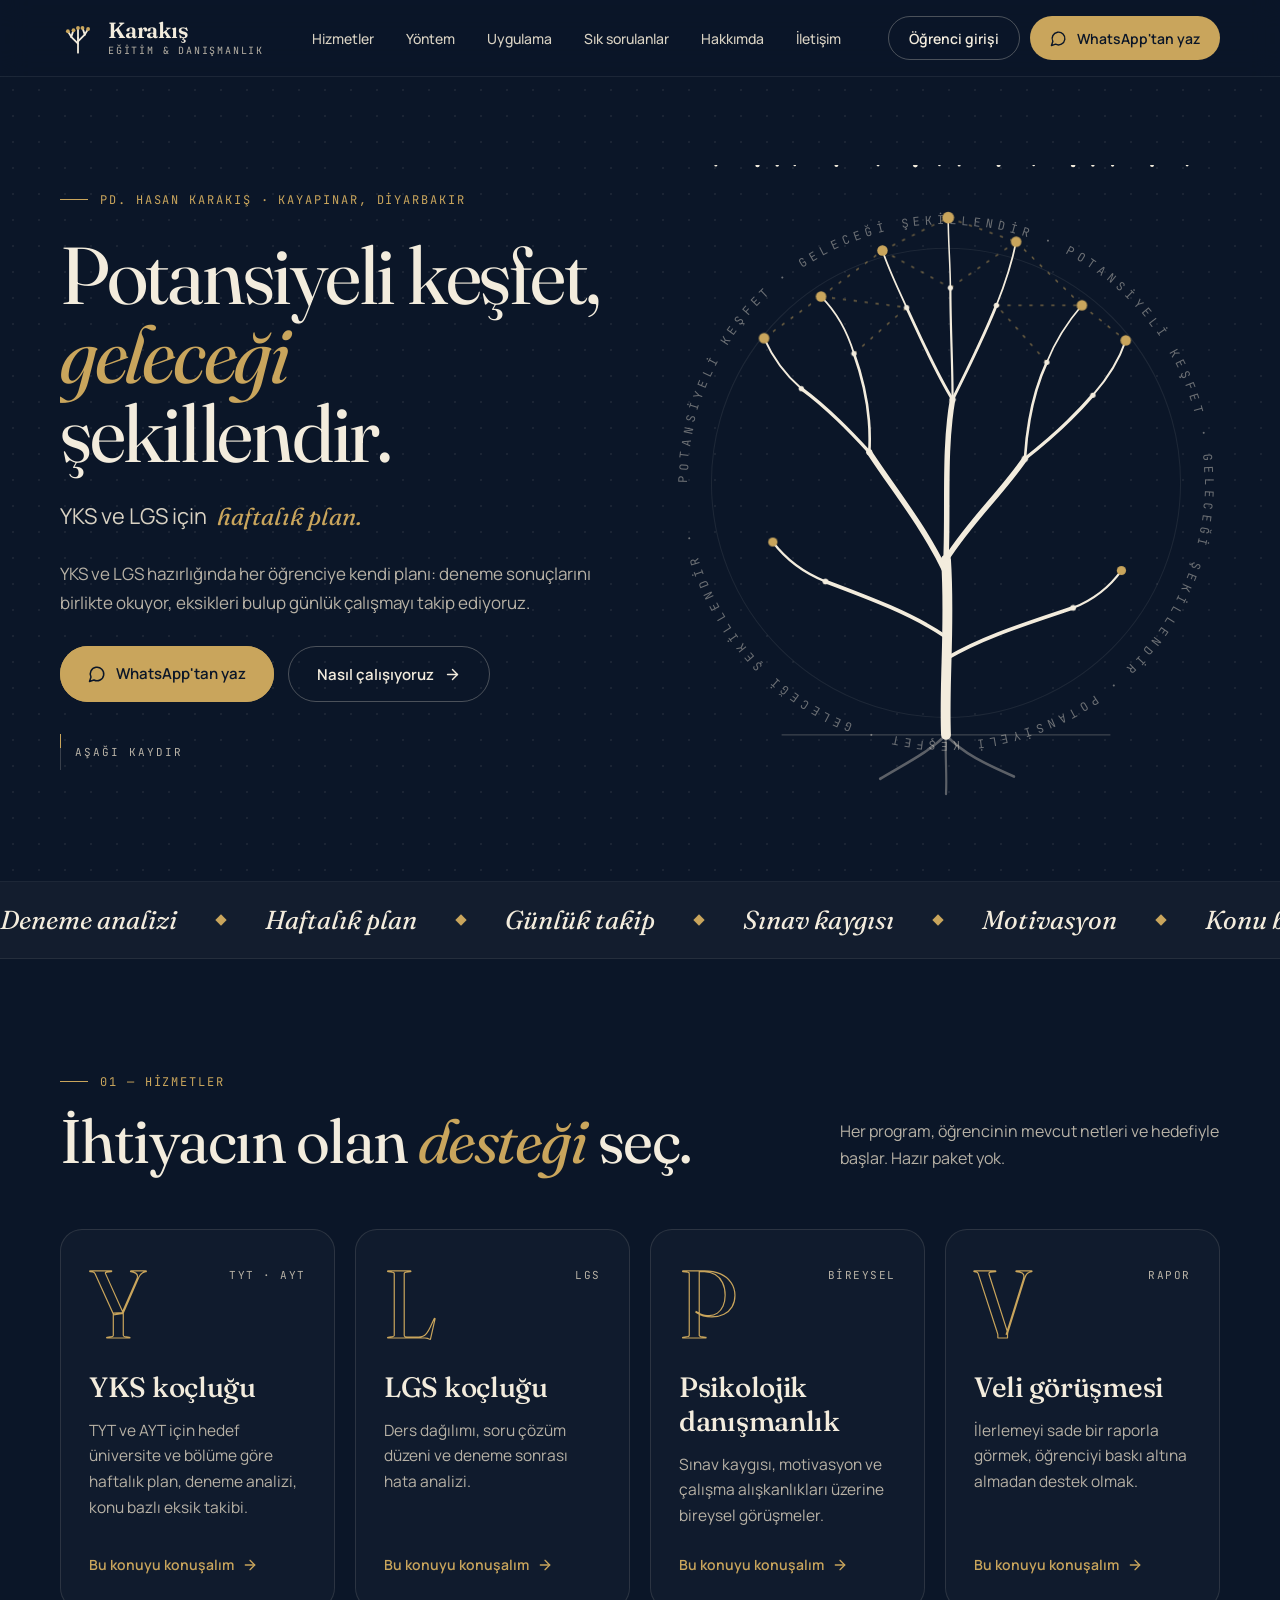
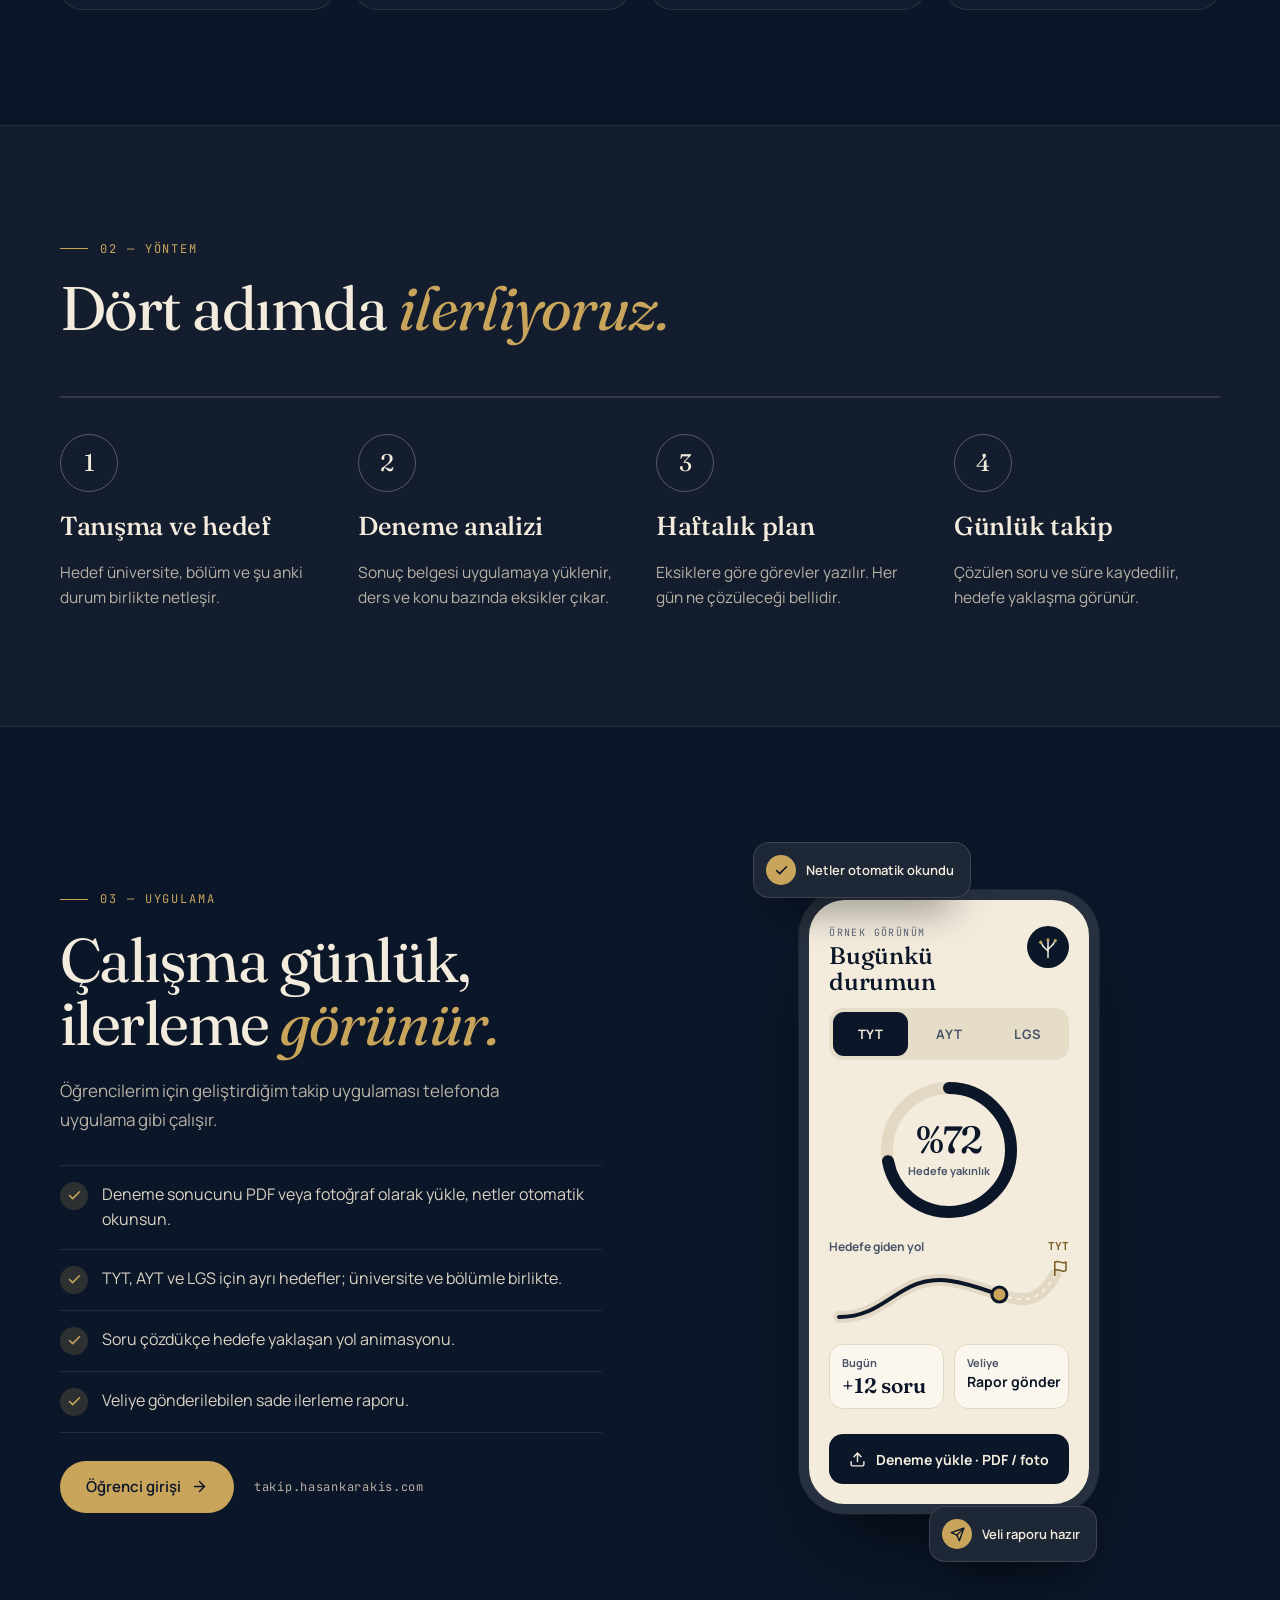
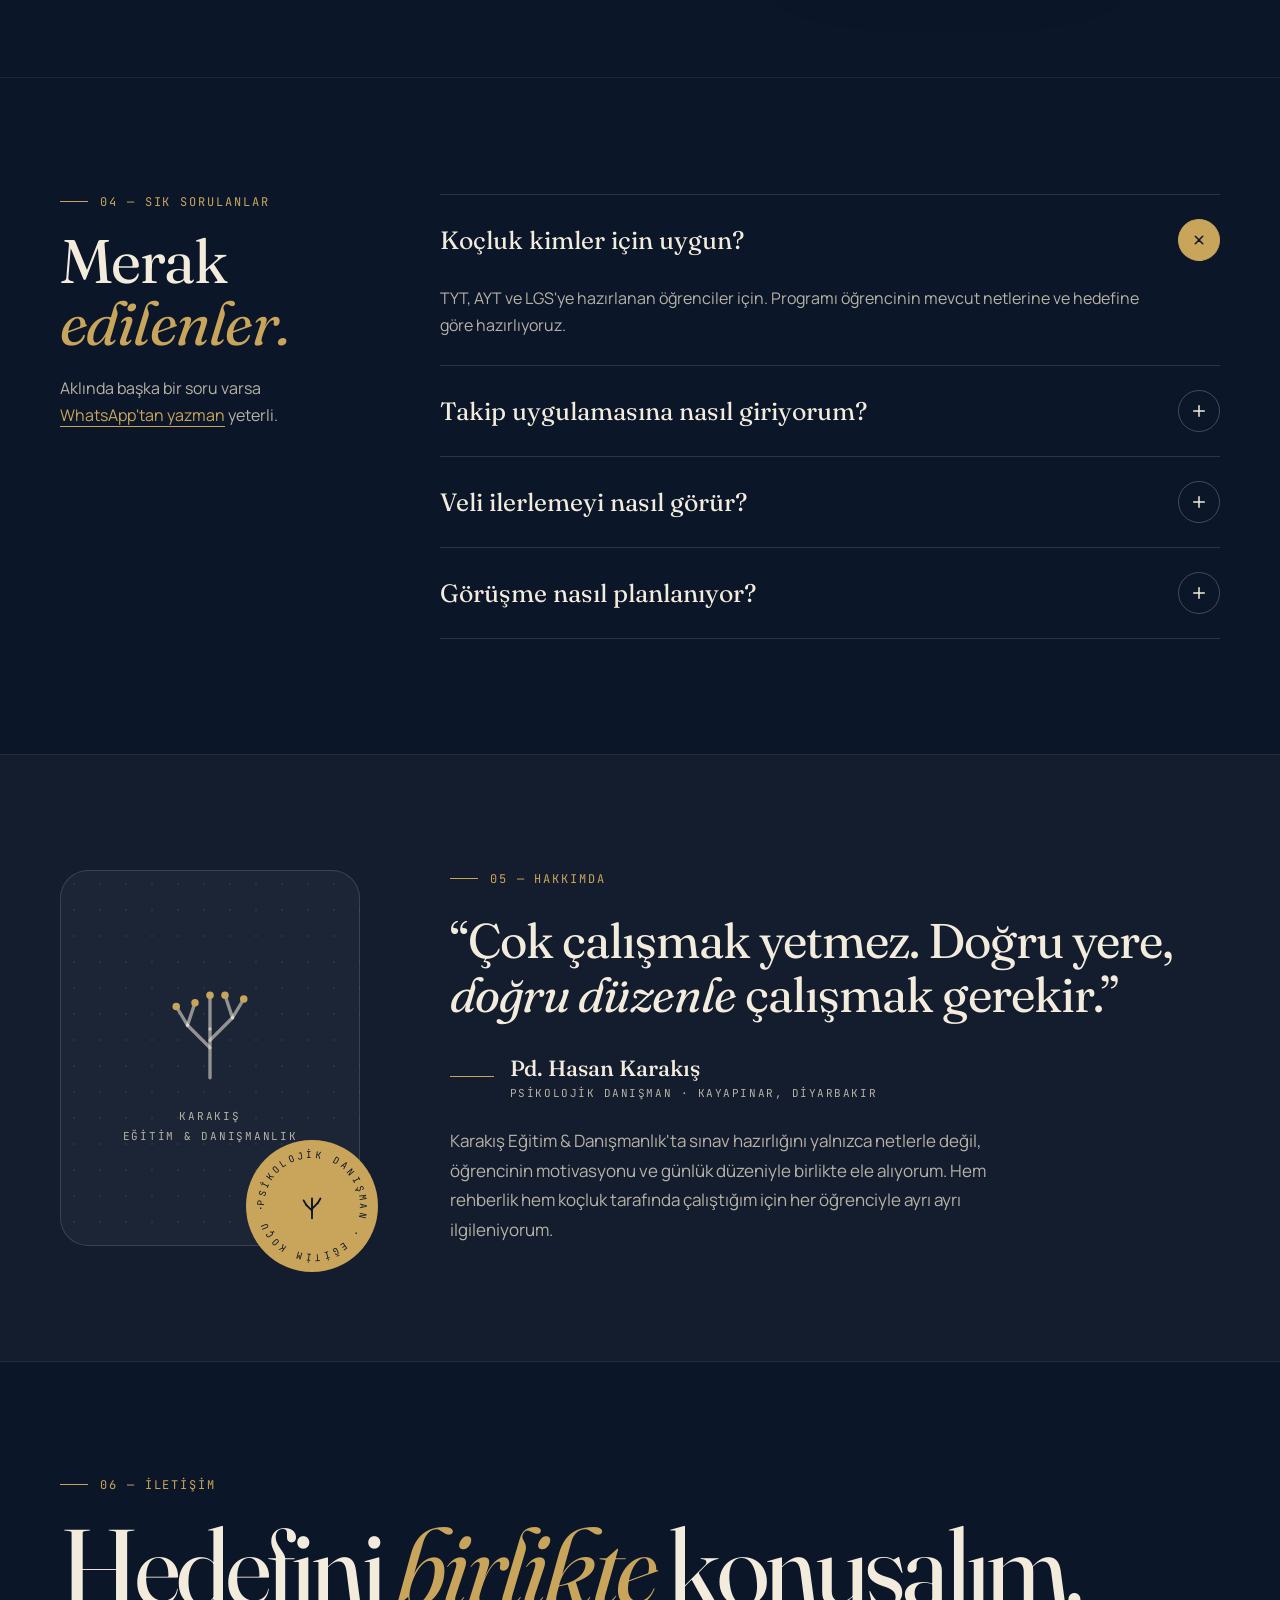
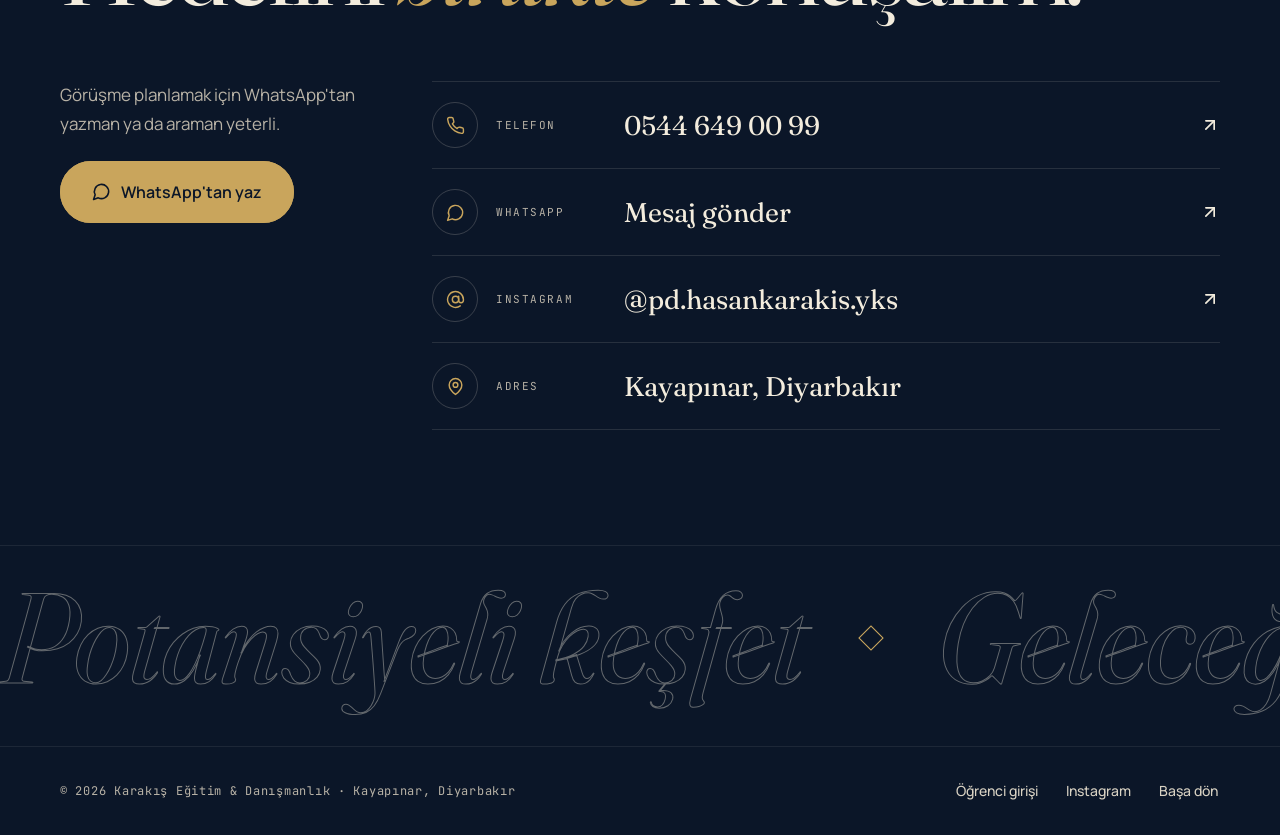
==== commit 984bce60: "Tanıtım sitesi: Google'da bulunabilirlik - robots.txt ve sitemap.xml eklendi - canonical, robots, og" ====
--- a/site/index.html
+++ b/site/index.html
@@ -3,11 +3,68 @@
 <head>
 <meta charset="utf-8">
 <meta name="viewport" content="width=device-width,initial-scale=1">
-<title>Hasan Karakış · Eğitim Koçluğu ve Psikolojik Danışmanlık · Diyarbakır</title>
-<meta name="description" content="YKS ve LGS öğrencileri için bireysel koçluk, deneme analizi ve günlük takip. Pd. Hasan Karakış, Kayapınar / Diyarbakır.">
-<meta property="og:title" content="Karakış Eğitim & Danışmanlık">
-<meta property="og:description" content="Potansiyeli Keşfet, Geleceği Şekillendir. YKS ve LGS için bireysel koçluk ve günlük takip.">
+<title>Hasan Karakış · YKS ve LGS Koçluğu, Psikolojik Danışmanlık · Diyarbakır</title>
+<meta name="description" content="Diyarbakır Kayapınar'da YKS (TYT, AYT) ve LGS öğrencileri için bireysel eğitim koçluğu, deneme analizi, günlük takip ve psikolojik danışmanlık. Pd. Hasan Karakış.">
+<link rel="canonical" href="https://hasankarakis.com/">
+<meta name="robots" content="index,follow">
+<meta property="og:site_name" content="Karakış Eğitim & Danışmanlık">
+<meta property="og:title" content="Hasan Karakış · YKS ve LGS Koçluğu · Diyarbakır">
+<meta property="og:description" content="Potansiyeli keşfet, geleceği şekillendir. YKS ve LGS için bireysel koçluk, deneme analizi, günlük takip ve psikolojik danışmanlık.">
 <meta property="og:type" content="website">
+<meta property="og:url" content="https://hasankarakis.com/">
+<meta property="og:locale" content="tr_TR">
+<meta property="og:image" content="https://hasankarakis.com/og-image.png">
+<meta property="og:image:width" content="1200">
+<meta property="og:image:height" content="630">
+<meta property="og:image:alt" content="Karakış Eğitim & Danışmanlık: Potansiyeli keşfet, geleceği şekillendir. Pd. Hasan Karakış, Kayapınar, Diyarbakır">
+<meta name="twitter:card" content="summary_large_image">
+<link rel="apple-touch-icon" href="/apple-touch-icon.png">
+<script type="application/ld+json">
+{
+  "@context": "https://schema.org",
+  "@graph": [
+    {
+      "@type": "ProfessionalService",
+      "@id": "https://hasankarakis.com/#isletme",
+      "name": "Karakış Eğitim & Danışmanlık",
+      "alternateName": "Pd. Hasan Karakış",
+      "url": "https://hasankarakis.com/",
+      "logo": "https://hasankarakis.com/logo.png",
+      "image": "https://hasankarakis.com/og-image.png",
+      "description": "YKS (TYT, AYT) ve LGS öğrencileri için bireysel eğitim koçluğu, deneme analizi, günlük takip ve psikolojik danışmanlık.",
+      "telephone": "+90 544 649 00 99",
+      "address": {
+        "@type": "PostalAddress",
+        "addressLocality": "Kayapınar",
+        "addressRegion": "Diyarbakır",
+        "addressCountry": "TR"
+      },
+      "areaServed": { "@type": "City", "name": "Diyarbakır" },
+      "founder": { "@id": "https://hasankarakis.com/#hasan" },
+      "knowsAbout": ["YKS", "TYT", "AYT", "LGS", "Eğitim koçluğu", "Deneme analizi", "Psikolojik danışmanlık", "Sınav kaygısı"],
+      "sameAs": ["https://www.instagram.com/pd.hasankarakis.yks"]
+    },
+    {
+      "@type": "Person",
+      "@id": "https://hasankarakis.com/#hasan",
+      "name": "Hasan Karakış",
+      "honorificPrefix": "Pd.",
+      "jobTitle": "Psikolojik Danışman",
+      "worksFor": { "@id": "https://hasankarakis.com/#isletme" },
+      "url": "https://hasankarakis.com/",
+      "sameAs": ["https://www.instagram.com/pd.hasankarakis.yks"]
+    },
+    {
+      "@type": "WebSite",
+      "@id": "https://hasankarakis.com/#site",
+      "url": "https://hasankarakis.com/",
+      "name": "Karakış Eğitim & Danışmanlık",
+      "inLanguage": "tr-TR",
+      "publisher": { "@id": "https://hasankarakis.com/#isletme" }
+    }
+  ]
+}
+</script>
 <meta name="theme-color" content="#0B1628">
 <meta name="color-scheme" content="dark">
 <link rel="icon" href="data:image/svg+xml,%3Csvg xmlns='http://www.w3.org/2000/svg' viewBox='0 0 32 32'%3E%3Crect width='32' height='32' rx='7' fill='%230E1B33'/%3E%3Cpath d='M16 28V14M16 20l-6-5M16 17l6-5M16 23l-5-3' stroke='%23C9A55C' stroke-width='2' stroke-linecap='round' fill='none'/%3E%3Ccircle cx='16' cy='9' r='2.4' fill='%23C9A55C'/%3E%3C/svg%3E">
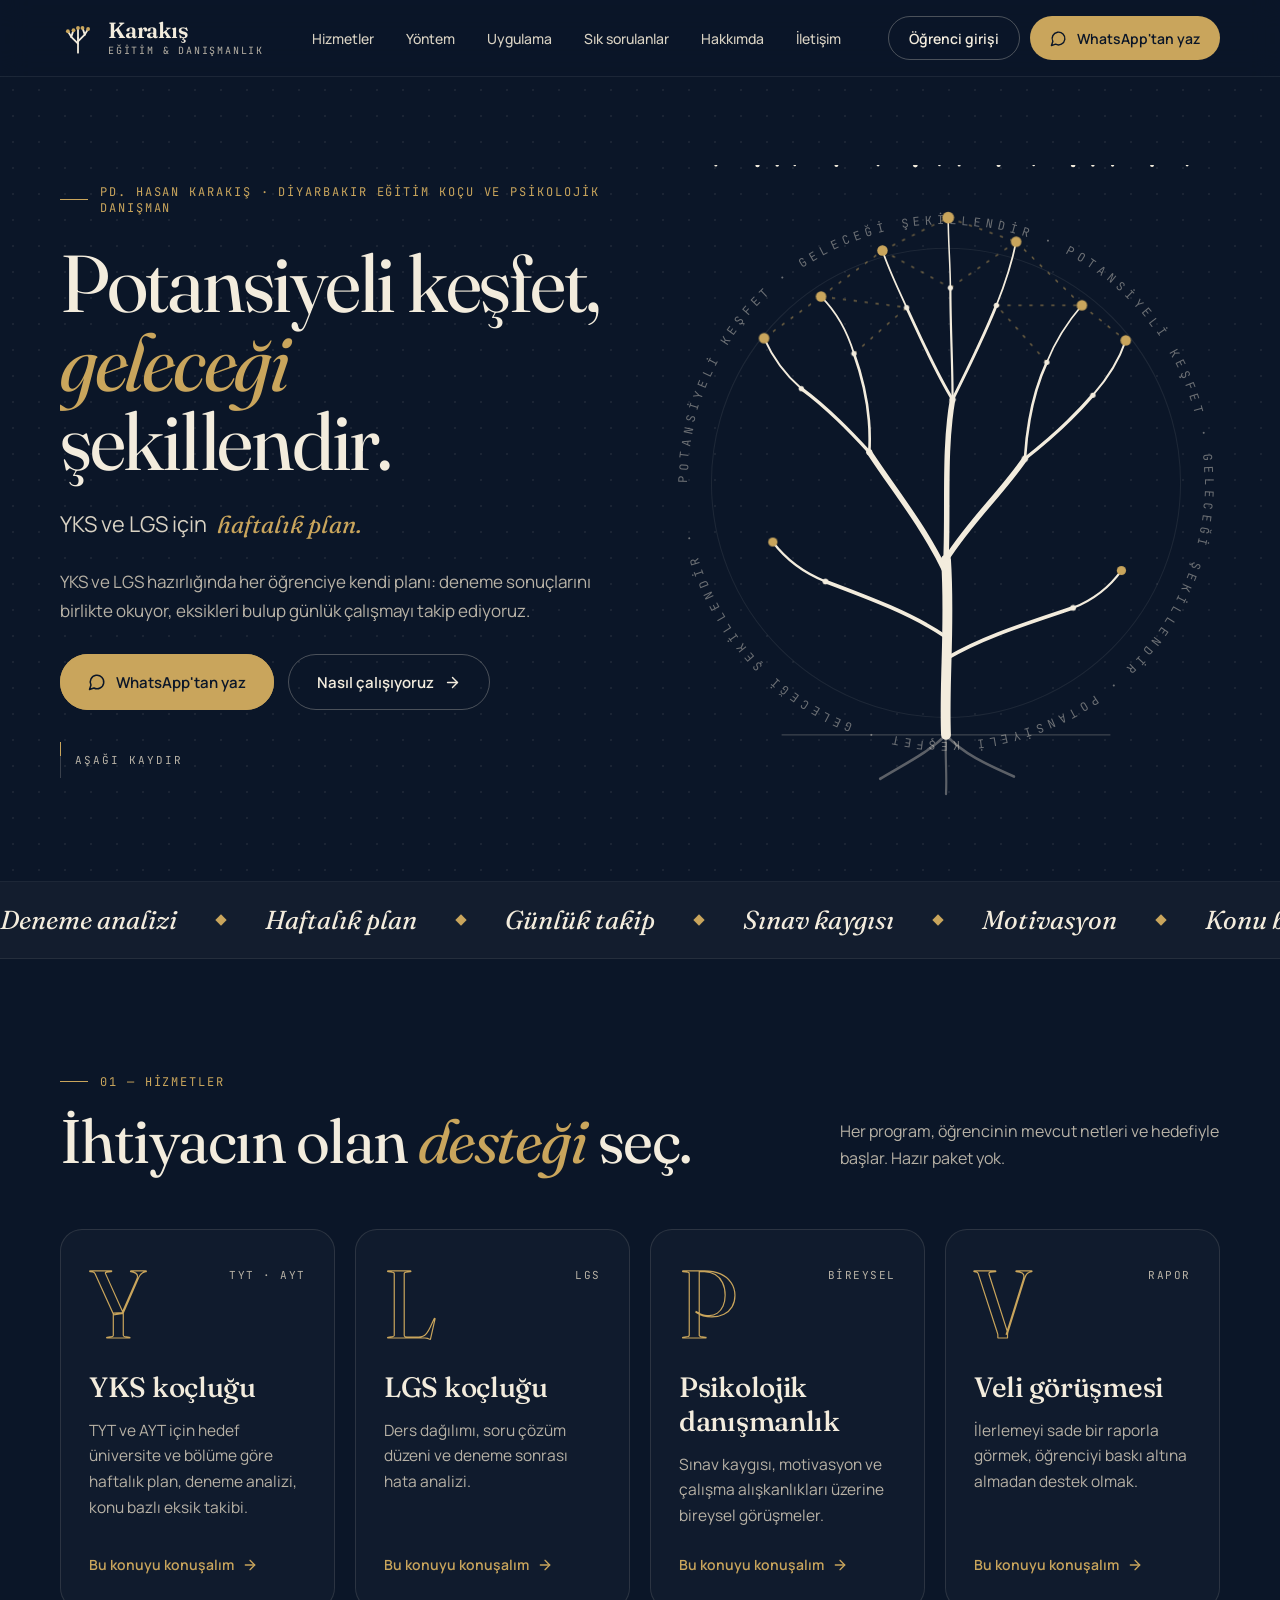
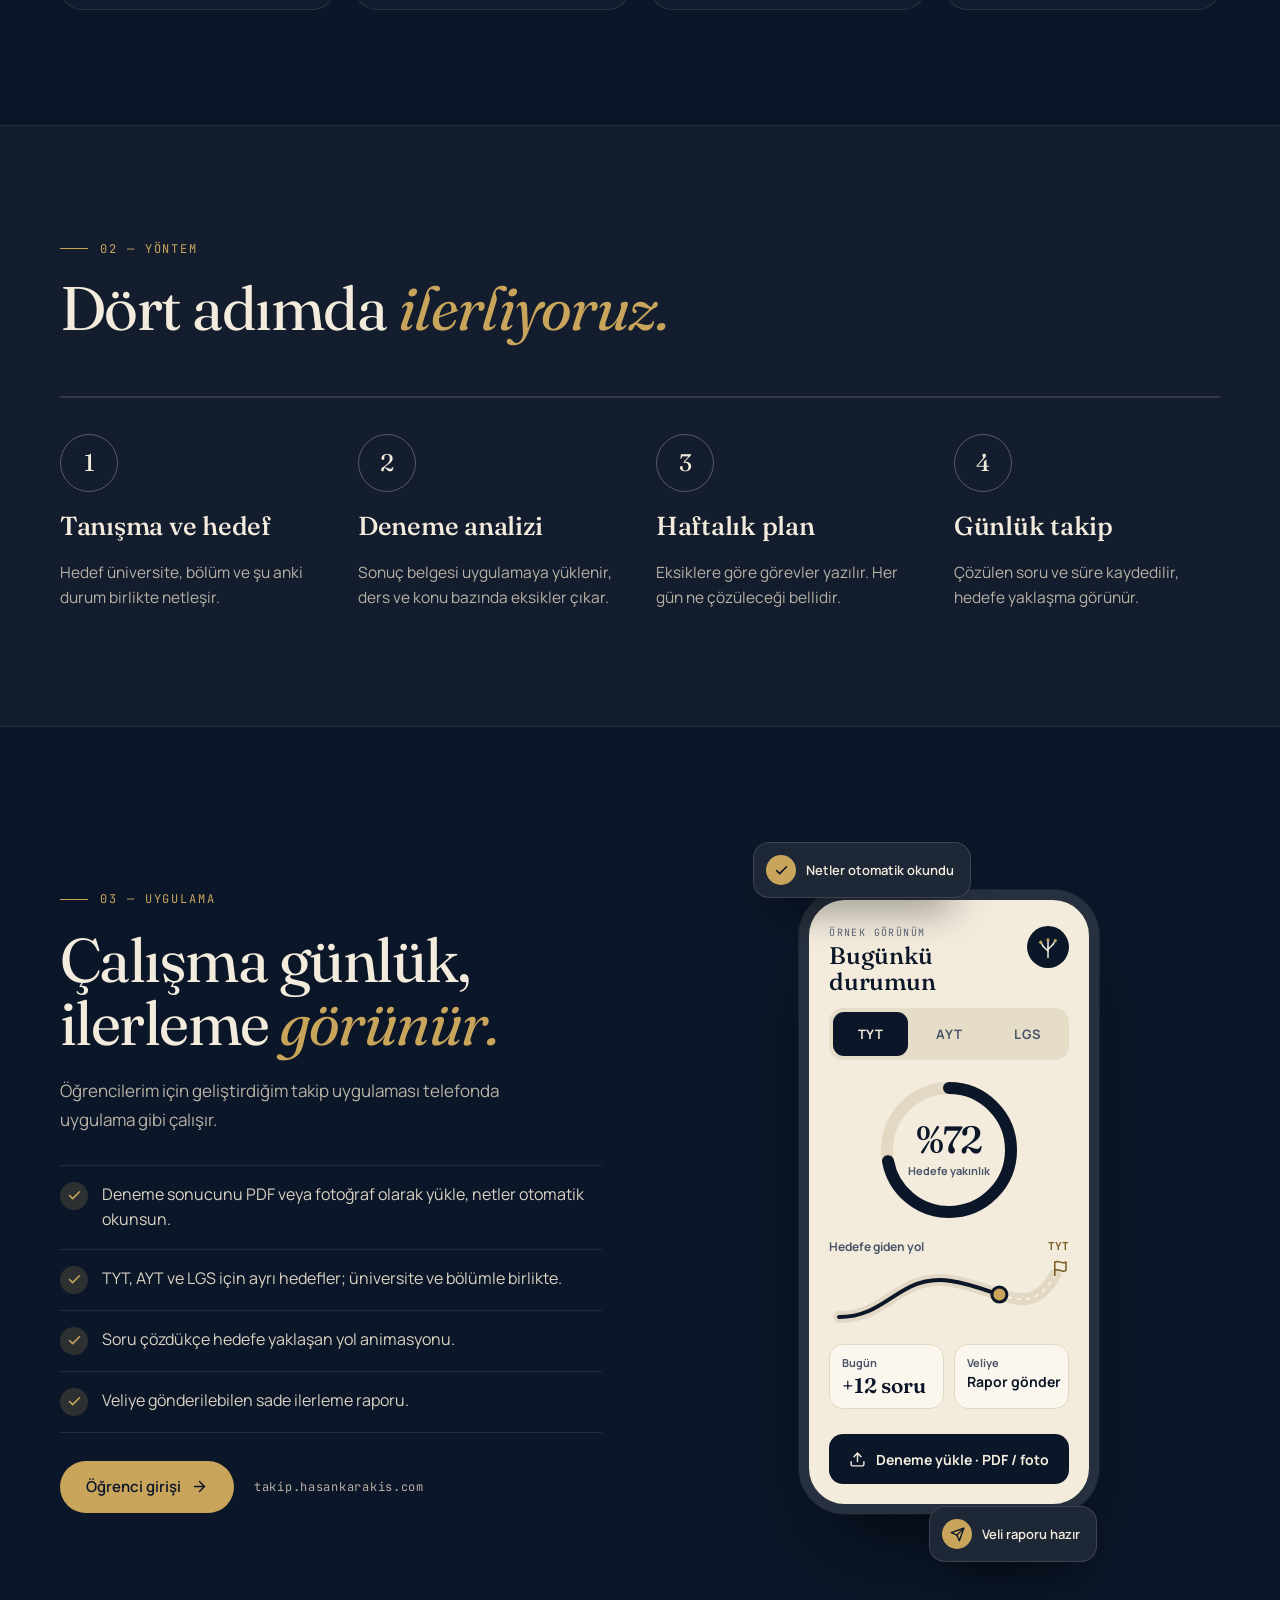
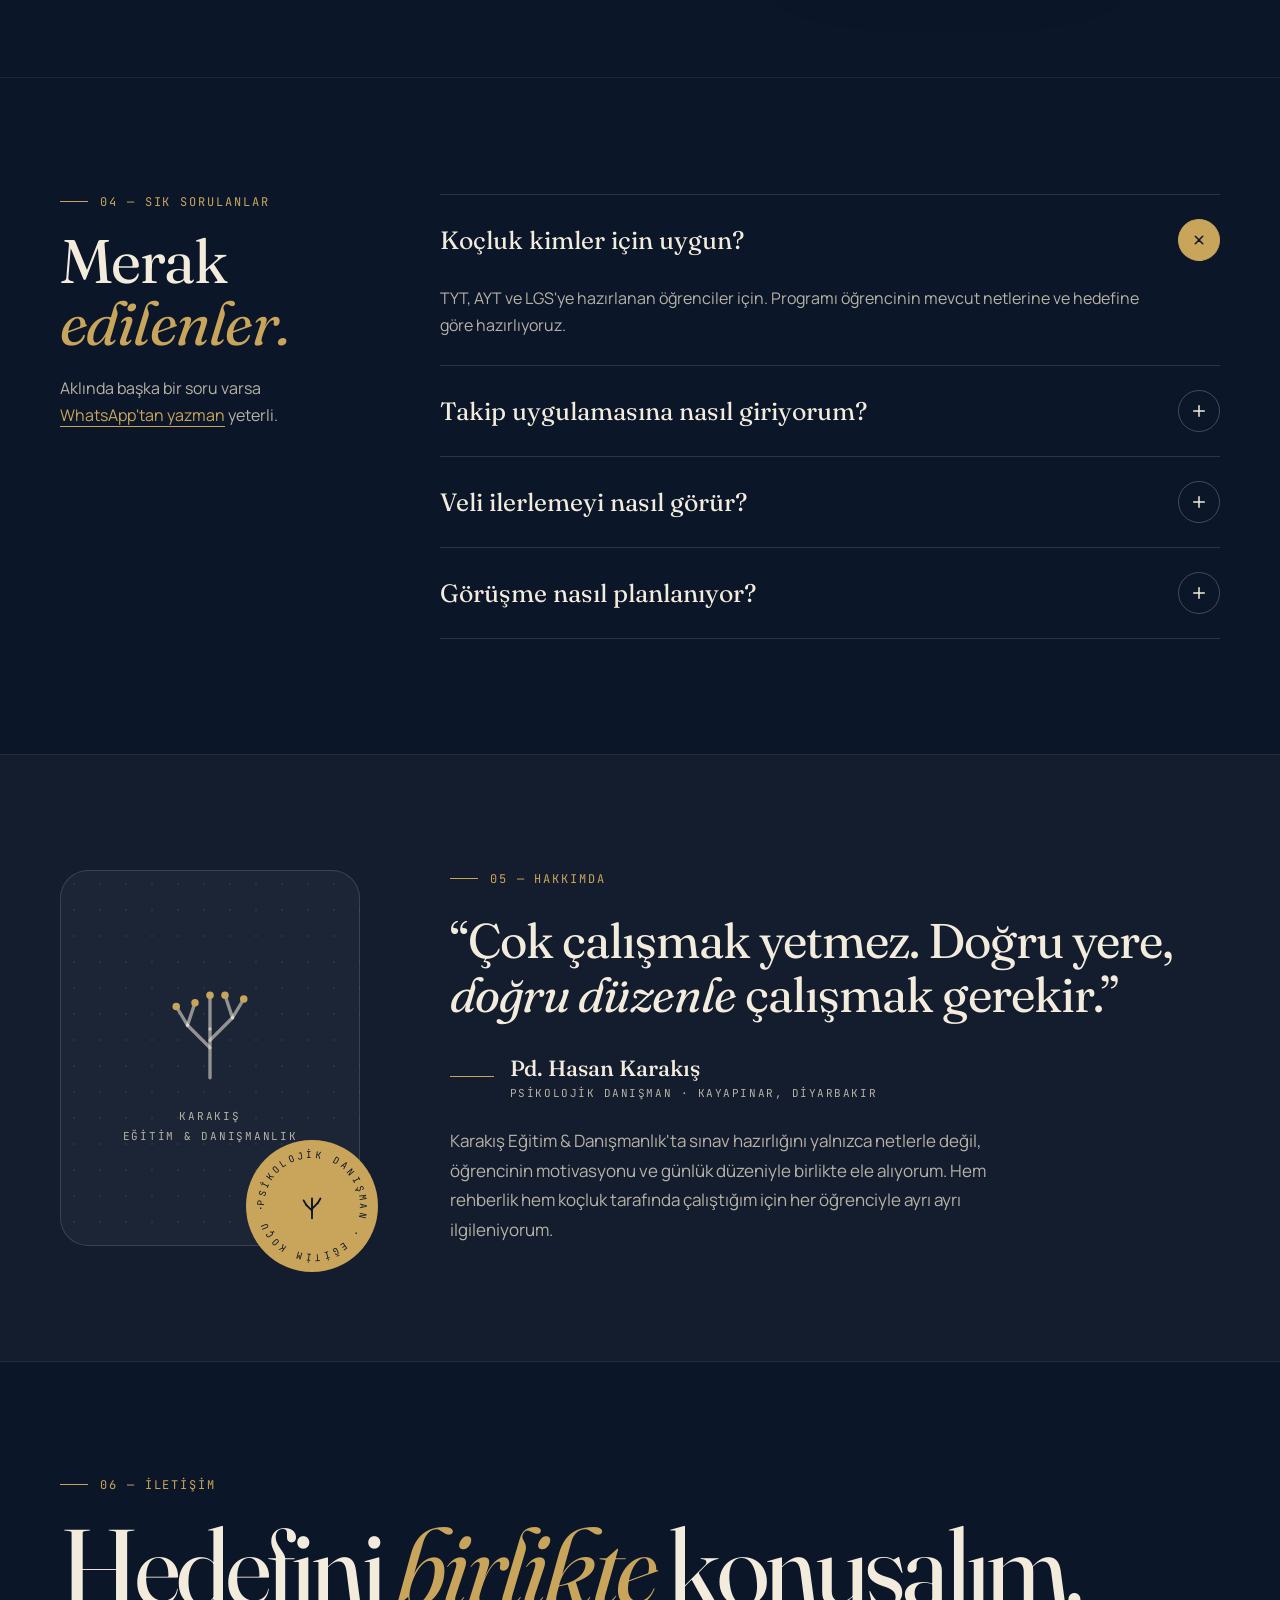
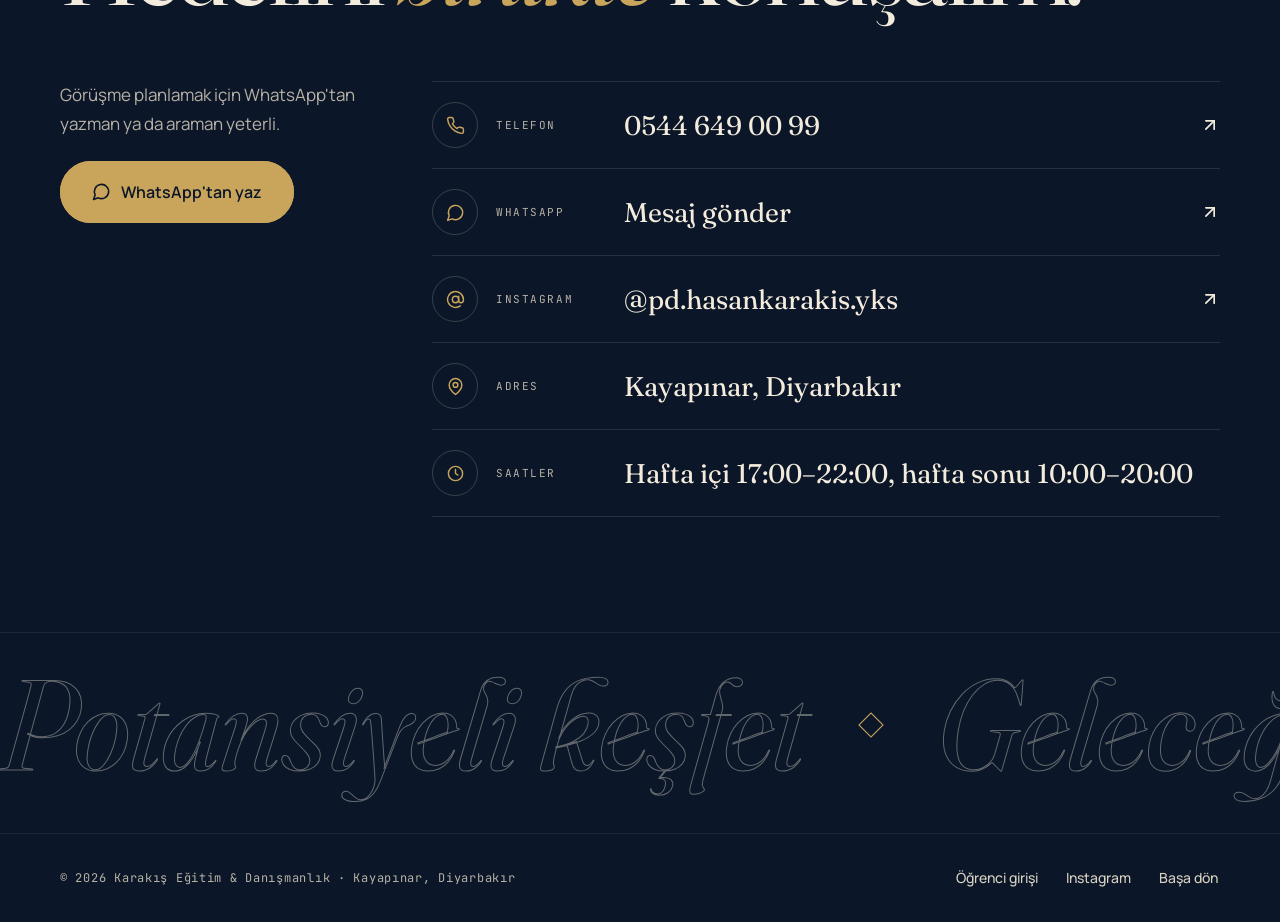
==== commit 38db3a42: "Tanıtım sitesi: yerel arama için başlık, H1, çalışma saatleri ve hizmet verileri Co-Authored-By: Cla" ====
--- a/site/index.html
+++ b/site/index.html
@@ -3,8 +3,8 @@
 <head>
 <meta charset="utf-8">
 <meta name="viewport" content="width=device-width,initial-scale=1">
-<title>Hasan Karakış · YKS ve LGS Koçluğu, Psikolojik Danışmanlık · Diyarbakır</title>
-<meta name="description" content="Diyarbakır Kayapınar'da YKS (TYT, AYT) ve LGS öğrencileri için bireysel eğitim koçluğu, deneme analizi, günlük takip ve psikolojik danışmanlık. Pd. Hasan Karakış.">
+<title>Hasan Karakış · Diyarbakır Eğitim Koçluğu ve Danışmanlık | YKS, LGS</title>
+<meta name="description" content="Diyarbakır Kayapınar'da eğitim koçu Pd. Hasan Karakış: YKS (TYT, AYT) ve LGS öğrencilerine bireysel koçluk, deneme analizi, günlük takip ve psikolojik danışmanlık.">
 <link rel="canonical" href="https://hasankarakis.com/">
 <meta name="robots" content="index,follow">
 <meta property="og:site_name" content="Karakış Eğitim & Danışmanlık">
@@ -39,7 +39,25 @@
         "addressRegion": "Diyarbakır",
         "addressCountry": "TR"
       },
-      "areaServed": { "@type": "City", "name": "Diyarbakır" },
+      "areaServed": [
+        { "@type": "City", "name": "Diyarbakır" },
+        { "@type": "Place", "name": "Kayapınar, Diyarbakır" }
+      ],
+      "openingHoursSpecification": [
+        { "@type": "OpeningHoursSpecification", "dayOfWeek": ["Monday", "Tuesday", "Wednesday", "Thursday", "Friday"], "opens": "17:00", "closes": "22:00" },
+        { "@type": "OpeningHoursSpecification", "dayOfWeek": ["Saturday", "Sunday"], "opens": "10:00", "closes": "20:00" }
+      ],
+      "hasOfferCatalog": {
+        "@type": "OfferCatalog",
+        "name": "Hizmetler",
+        "itemListElement": [
+          { "@type": "Offer", "itemOffered": { "@type": "Service", "name": "YKS koçluğu (TYT, AYT)", "areaServed": "Diyarbakır" } },
+          { "@type": "Offer", "itemOffered": { "@type": "Service", "name": "LGS koçluğu", "areaServed": "Diyarbakır" } },
+          { "@type": "Offer", "itemOffered": { "@type": "Service", "name": "Deneme analizi ve günlük takip", "areaServed": "Diyarbakır" } },
+          { "@type": "Offer", "itemOffered": { "@type": "Service", "name": "Sınav kaygısı ve motivasyon için psikolojik danışmanlık", "areaServed": "Diyarbakır" } },
+          { "@type": "Offer", "itemOffered": { "@type": "Service", "name": "Veli görüşmesi ve gelişim raporu", "areaServed": "Diyarbakır" } }
+        ]
+      },
       "founder": { "@id": "https://hasankarakis.com/#hasan" },
       "knowsAbout": ["YKS", "TYT", "AYT", "LGS", "Eğitim koçluğu", "Deneme analizi", "Psikolojik danışmanlık", "Sınav kaygısı"],
       "sameAs": ["https://www.instagram.com/pd.hasankarakis.yks"]
@@ -49,7 +67,7 @@
       "@id": "https://hasankarakis.com/#hasan",
       "name": "Hasan Karakış",
       "honorificPrefix": "Pd.",
-      "jobTitle": "Psikolojik Danışman",
+      "jobTitle": "Psikolojik Danışman ve Eğitim Koçu",
       "worksFor": { "@id": "https://hasankarakis.com/#isletme" },
       "url": "https://hasankarakis.com/",
       "sameAs": ["https://www.instagram.com/pd.hasankarakis.yks"]
@@ -333,13 +351,13 @@
 <section id="top" class="dots" style="border-bottom:1px solid rgba(243,236,221,.08)">
   <div class="wrap hero-grid">
     <div style="display:flex;flex-direction:column;gap:28px;min-width:0">
-      <p class="eyebrow fade-up" style="animation-delay:.1s">PD. HASAN KARAKIŞ · KAYAPINAR, DİYARBAKIR</p>
-      <h1 class="h1 serif">
+      <h1 class="eyebrow fade-up" style="animation-delay:.1s;font-weight:400">PD. HASAN KARAKIŞ · DİYARBAKIR EĞİTİM KOÇU VE PSİKOLOJİK DANIŞMAN</h1>
+      <p class="h1 serif">
         <span class="w"><span style="animation-delay:.15s">Potansiyeli</span></span>
         <span class="w"><span style="animation-delay:.26s">keşfet,</span></span>
         <span class="w"><span style="animation-delay:.38s;font-style:italic;color:var(--gold)">geleceği</span></span>
         <span class="w"><span style="animation-delay:.5s">şekillendir.</span></span>
-      </h1>
+      </p>
       <p class="fade-up" style="margin:0;font-size:clamp(18px,1.7vw,23px);color:var(--soft);display:flex;flex-wrap:wrap;align-items:center;gap:0 10px;animation-delay:.75s">
         <span>YKS ve LGS için</span>
         <span class="slot serif" style="font-style:italic;color:var(--gold);font-size:1.12em" aria-hidden="true"><span><span>haftalık plan.</span><span>deneme analizi.</span><span>günlük takip.</span><span>veli raporu.</span><span>haftalık plan.</span></span></span>
@@ -724,6 +742,11 @@
           <span class="clabel">ADRES</span>
           <span class="cval">Kayapınar, Diyarbakır</span>
         </div>
+        <div class="crow">
+          <span class="cico"><svg width="19" height="19" viewBox="0 0 24 24" fill="none" stroke="currentColor" stroke-width="1.8" stroke-linecap="round" stroke-linejoin="round" aria-hidden="true"><circle cx="12" cy="12" r="9"/><path d="M12 7v5l3 2"/></svg></span>
+          <span class="clabel">SAATLER</span>
+          <span class="cval">Hafta içi 17:00–22:00, hafta sonu 10:00–20:00</span>
+        </div>
       </div>
     </div>
   </div>
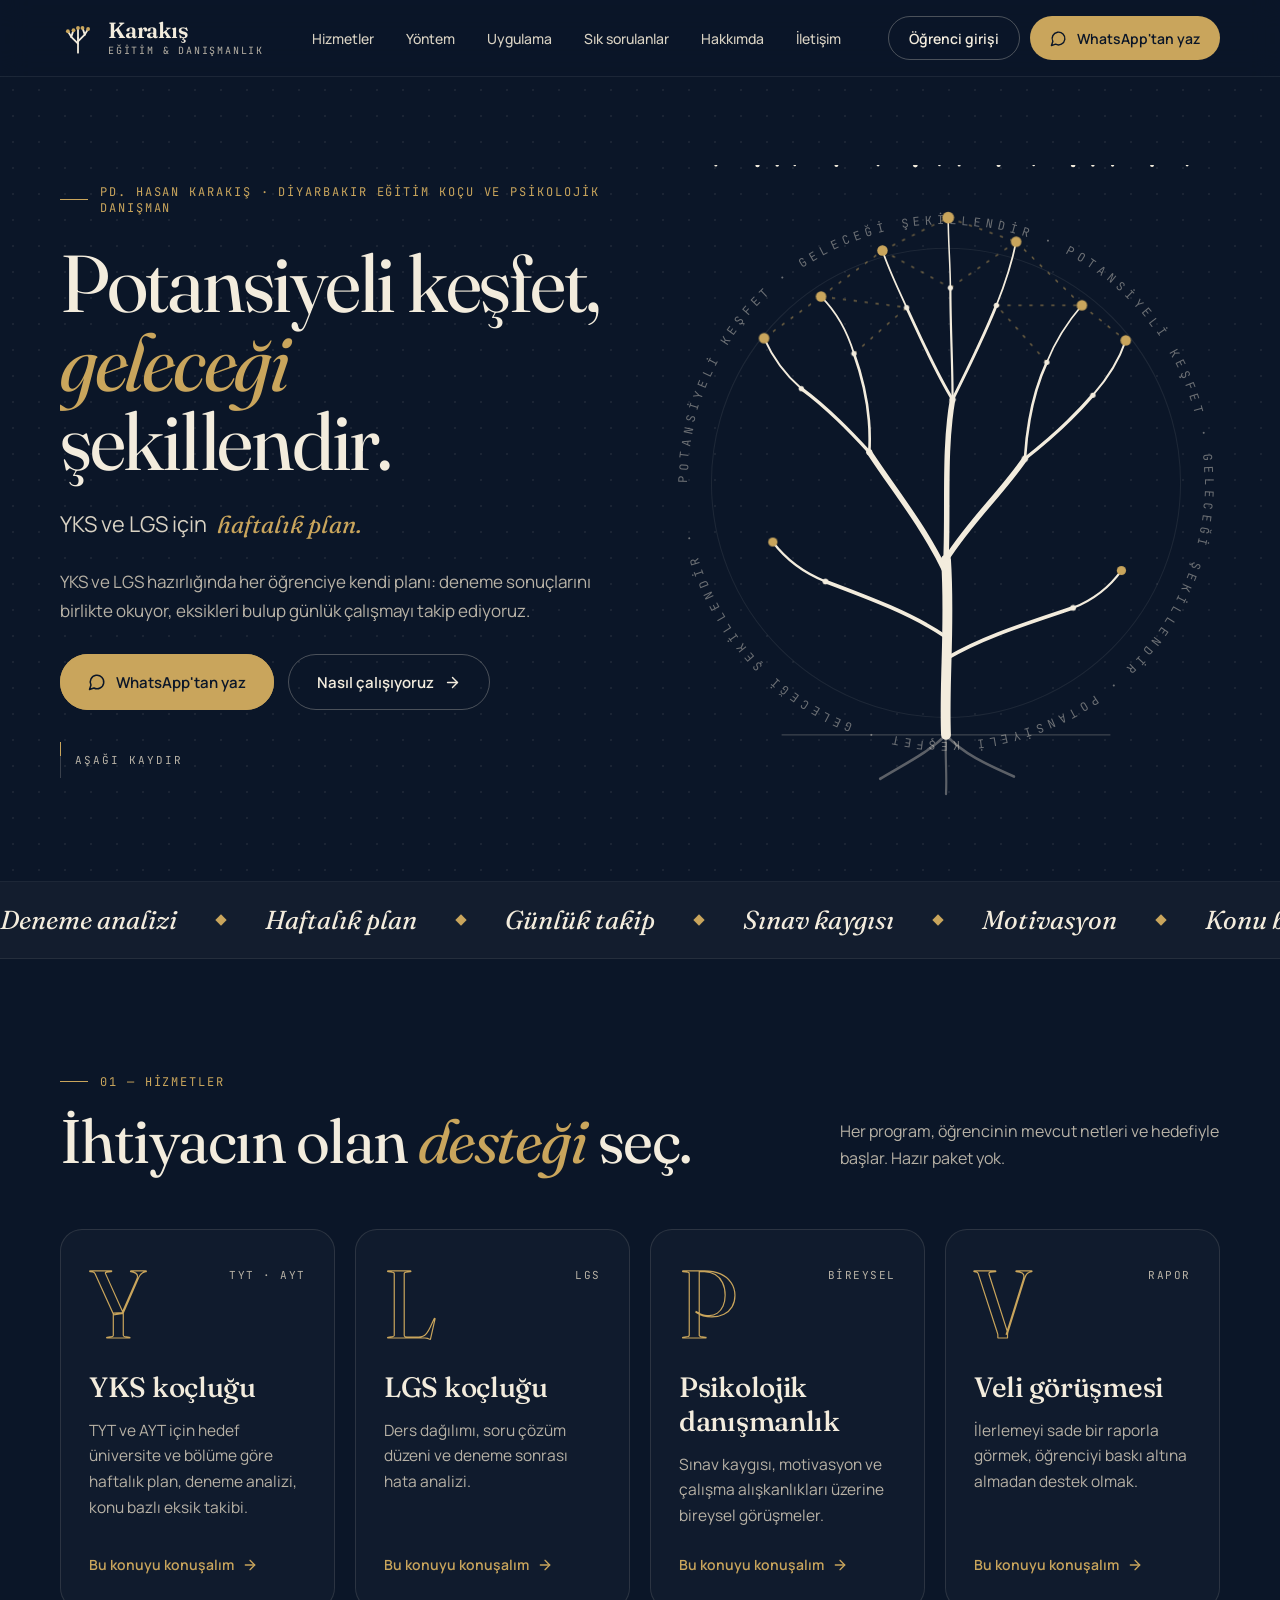
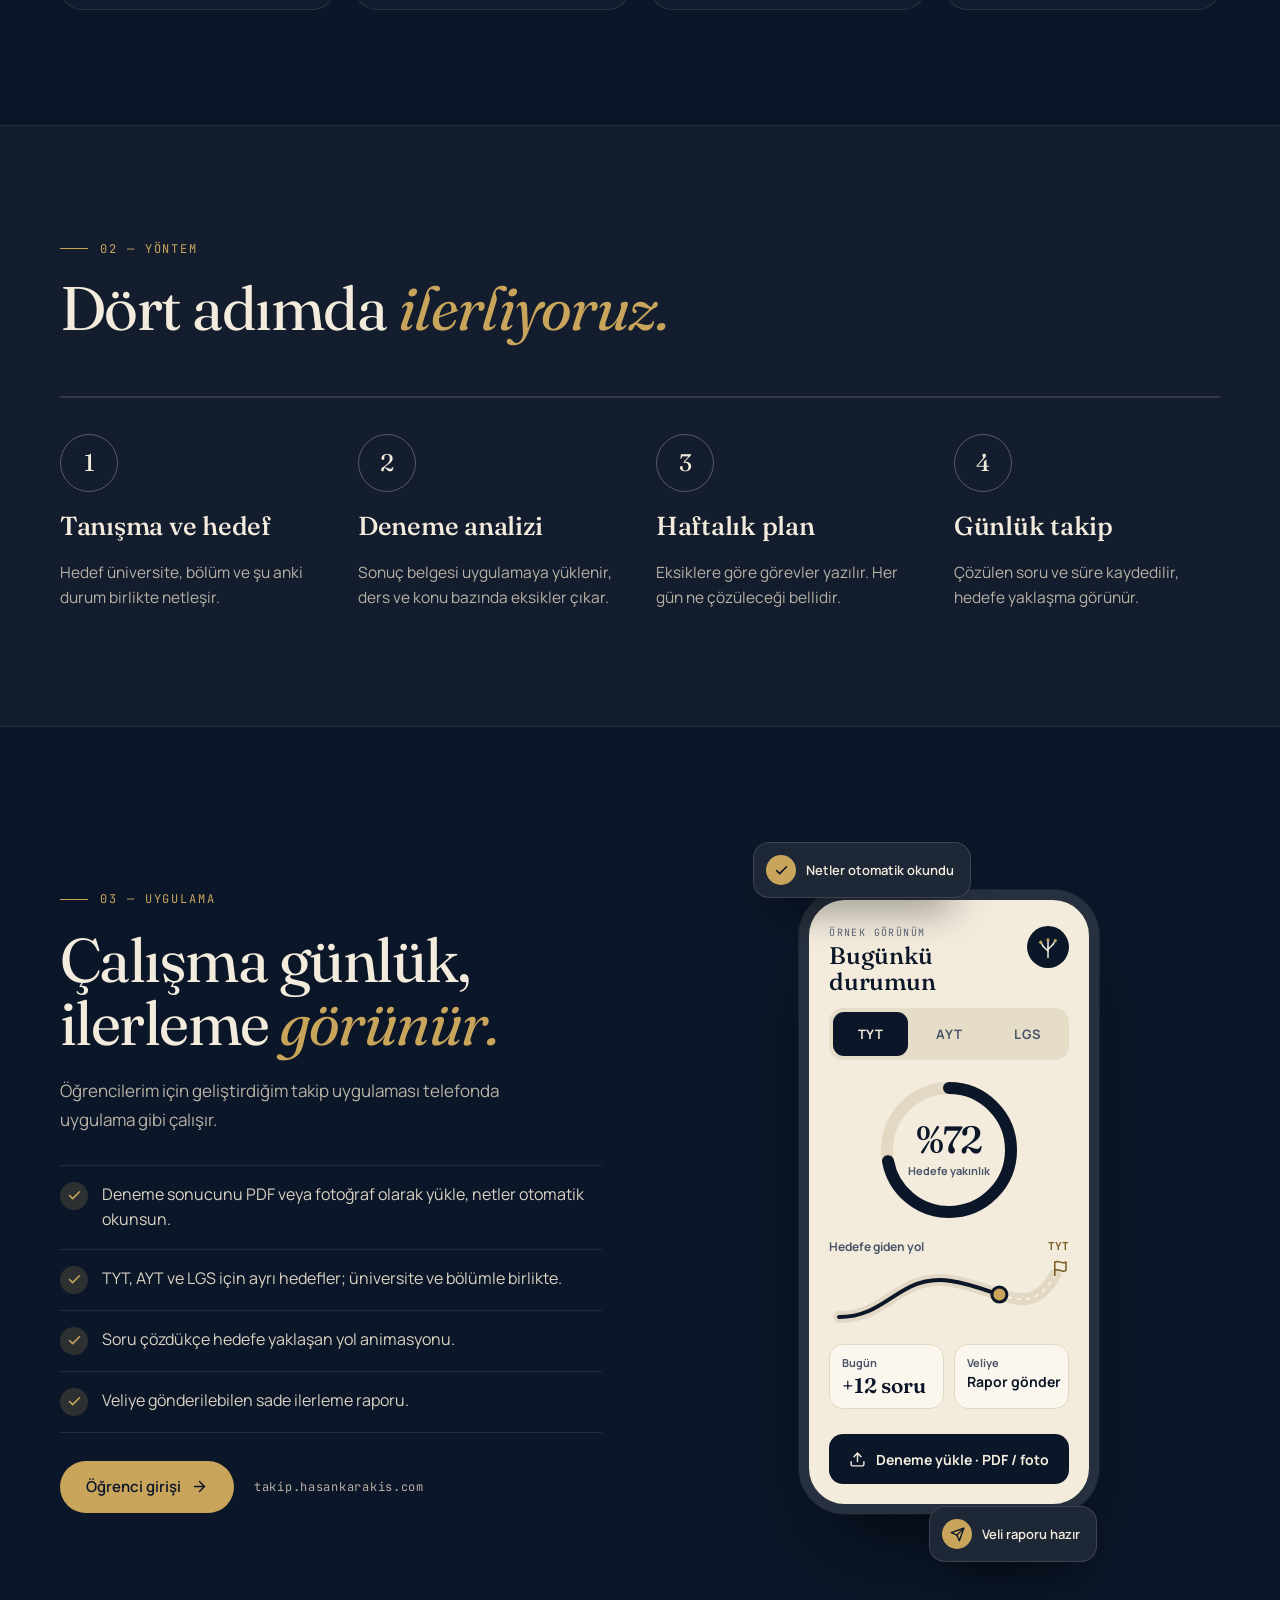
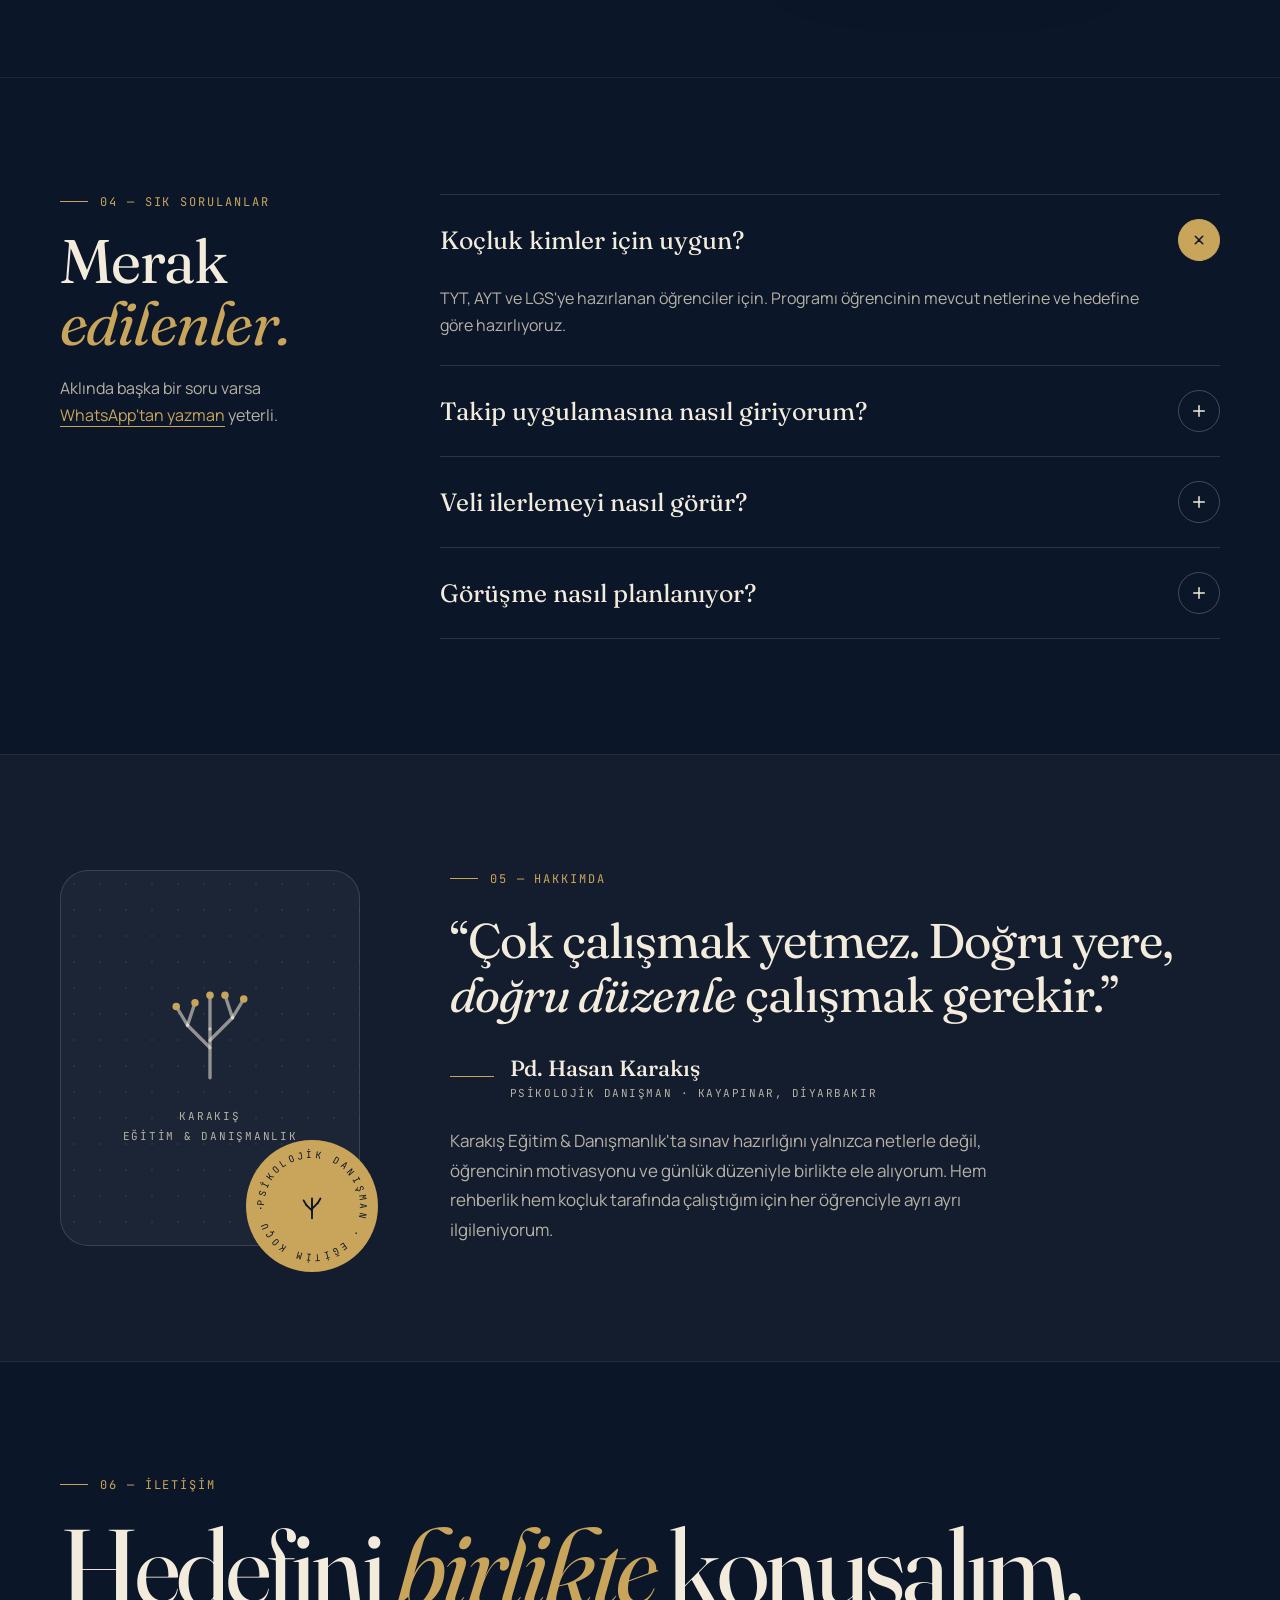
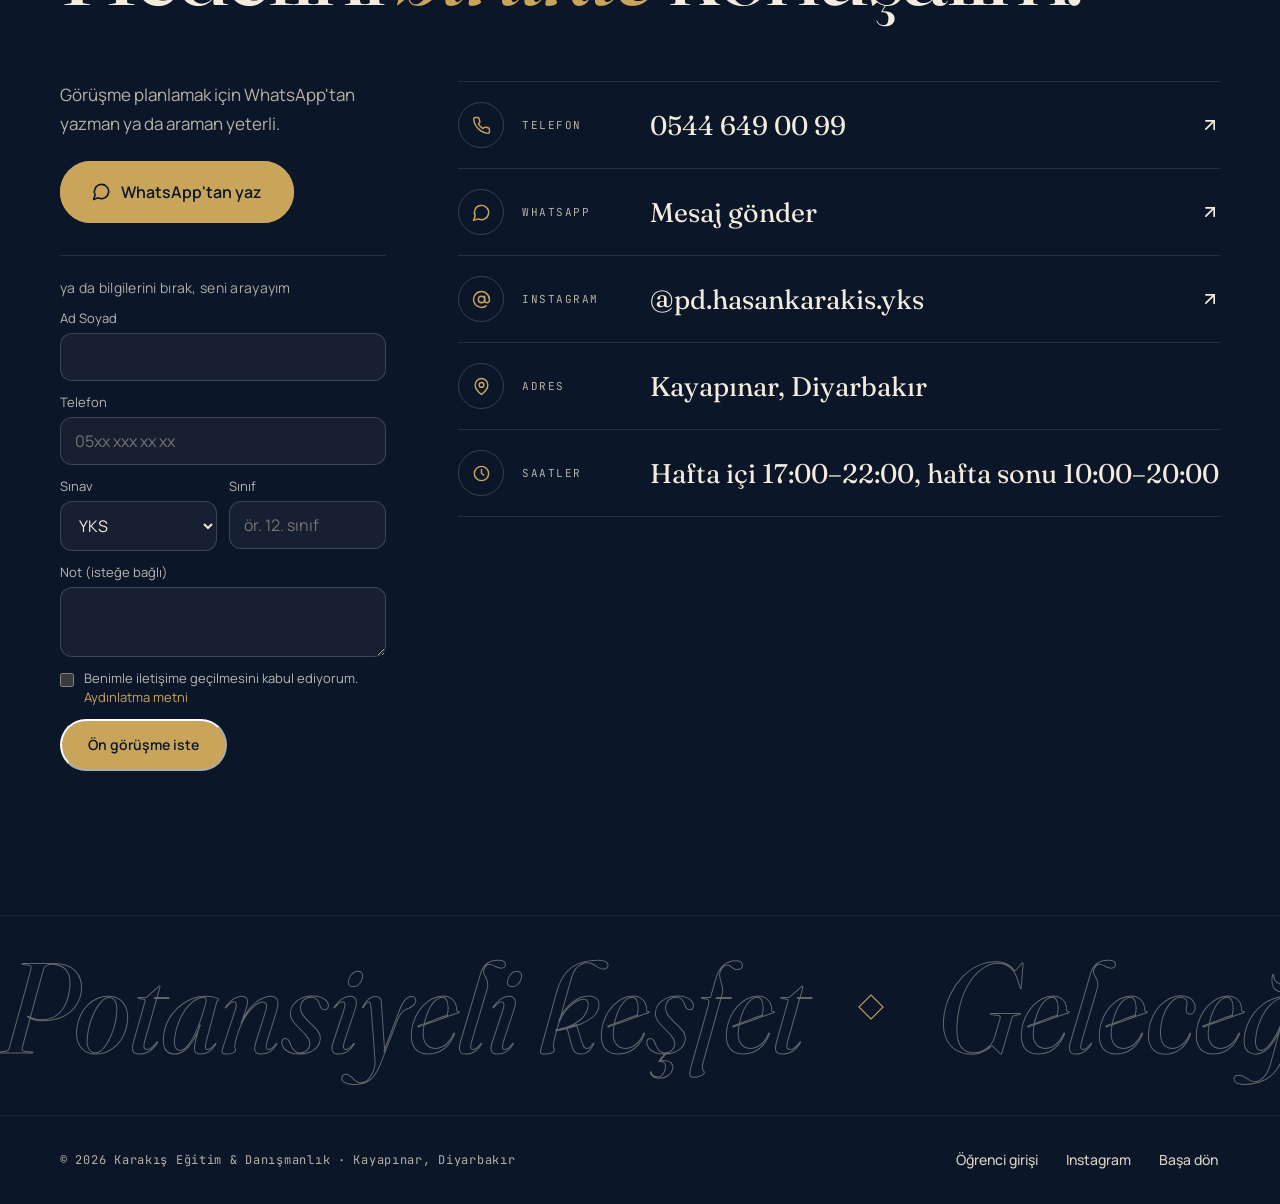
==== commit 9bc3bba6: "v3.8: koç araçları, yanlış defteri, veli sayfası, KVKK izinleri, ön görüşme formu 2. aşama (koç): gi" ====
--- a/site/index.html
+++ b/site/index.html
@@ -717,6 +717,17 @@
           <svg width="19" height="19" viewBox="0 0 24 24" fill="none" stroke="currentColor" stroke-width="2" stroke-linecap="round" stroke-linejoin="round" aria-hidden="true"><path d="M7.9 20A9 9 0 1 0 4 16.1L2 22Z"/></svg>
           WhatsApp'tan yaz
         </a>
+        <form id="leadf" class="leadf" novalidate>
+          <p class="lf-t">ya da bilgilerini bırak, seni arayayım</p>
+          <label>Ad Soyad<input name="name" maxlength="80" autocomplete="name" required></label>
+          <label>Telefon<input name="phone" type="tel" inputmode="tel" maxlength="20" autocomplete="tel" placeholder="05xx xxx xx xx" required></label>
+          <div class="lf-r"><label>Sınav<select name="exam"><option>YKS</option><option>LGS</option><option>Diğer</option></select></label><label>Sınıf<input name="grade" maxlength="20" placeholder="ör. 12. sınıf"></label></div>
+          <label>Not (isteğe bağlı)<textarea name="note" maxlength="500" rows="2"></textarea></label>
+          <label class="lf-hp" aria-hidden="true">Bu alanı boş bırakın<input name="hp" tabindex="-1" autocomplete="off"></label>
+          <label class="lf-c"><input type="checkbox" name="consent"><span>Benimle iletişime geçilmesini kabul ediyorum. <a href="https://takip.hasankarakis.com/kvkk.html" target="_blank" rel="noopener">Aydınlatma metni</a></span></label>
+          <button class="btn btn-gold" type="submit" style="min-height:52px;padding:0 26px;width:max-content">Ön görüşme iste</button>
+          <p class="lf-m" role="status" aria-live="polite"></p>
+        </form>
       </div>
       <div class="reveal" style="flex:999 1 540px;min-width:0;border-top:1px solid rgba(243,236,221,.12)">
         <a class="crow" href="tel:+905446490099">
@@ -853,5 +864,34 @@
   }
 })();
 </script>
+<style>
+.leadf{display:flex;flex-direction:column;gap:12px;margin-top:10px;padding-top:22px;border-top:1px solid rgba(243,236,221,.12);max-width:440px}
+.leadf .lf-t{margin:0;color:rgba(243,236,221,.7);font-size:14px;letter-spacing:.02em}
+.leadf label{display:flex;flex-direction:column;gap:6px;font-size:13px;color:rgba(243,236,221,.75)}
+.leadf input,.leadf select,.leadf textarea{font:inherit;font-size:16px;color:#F3ECDD;background:rgba(243,236,221,.05);border:1px solid rgba(243,236,221,.18);border-radius:12px;padding:12px 14px}
+.leadf input:focus,.leadf select:focus,.leadf textarea:focus{outline:2px solid #C9A45C;outline-offset:1px}
+.leadf select option{color:#0B1628}
+.leadf .lf-r{display:flex;gap:12px}.leadf .lf-r label{flex:1;min-width:0}
+.leadf .lf-c{flex-direction:row;align-items:flex-start;gap:10px;font-size:13px;line-height:1.45}.leadf .lf-c input{width:18px;height:18px;margin:2px 0 0;accent-color:#C9A45C}
+.leadf .lf-c a{color:#C9A45C}
+.leadf .lf-hp{position:absolute;left:-9999px;width:1px;height:1px;overflow:hidden}
+.leadf .lf-m{margin:0;font-size:14px;color:#C9A45C;min-height:1.2em}
+</style>
+<script>
+(function(){
+  var f=document.getElementById("leadf");if(!f)return;var m=f.querySelector(".lf-m"),b=f.querySelector("button");
+  f.addEventListener("submit",function(e){
+    e.preventDefault();var v=function(n){return (f.elements[n].value||"").trim()};
+    if(v("name").length<2){m.textContent="Adını yaz.";return}
+    if(v("phone").replace(/\D/g,"").length<10){m.textContent="Telefon numaranı kontrol et.";return}
+    if(!f.elements.consent.checked){m.textContent="Devam etmek için iletişim onayını işaretle.";return}
+    b.disabled=true;m.textContent="Gönderiliyor…";
+    fetch("https://ramcghaefbbwgwtgtdtt.supabase.co/functions/v1/lead-submit",{method:"POST",headers:{"Content-Type":"application/json"},body:JSON.stringify({name:v("name"),phone:v("phone"),exam:v("exam"),grade:v("grade"),note:v("note"),hp:v("hp"),consent:true})})
+      .then(function(r){return r.json().catch(function(){return {}}).then(function(j){return {ok:r.ok,j:j}})})
+      .then(function(x){if(x.ok&&x.j.ok){f.reset();m.textContent="Teşekkürler! En kısa sürede seni arayacağım.";}else{m.textContent=(x.j&&x.j.error)||"Gönderilemedi. WhatsApp'tan yazabilirsin.";}b.disabled=false})
+      .catch(function(){m.textContent="Bağlantı hatası. WhatsApp'tan yazabilirsin.";b.disabled=false});
+  });
+})();
+</script>
 </body>
 </html>
